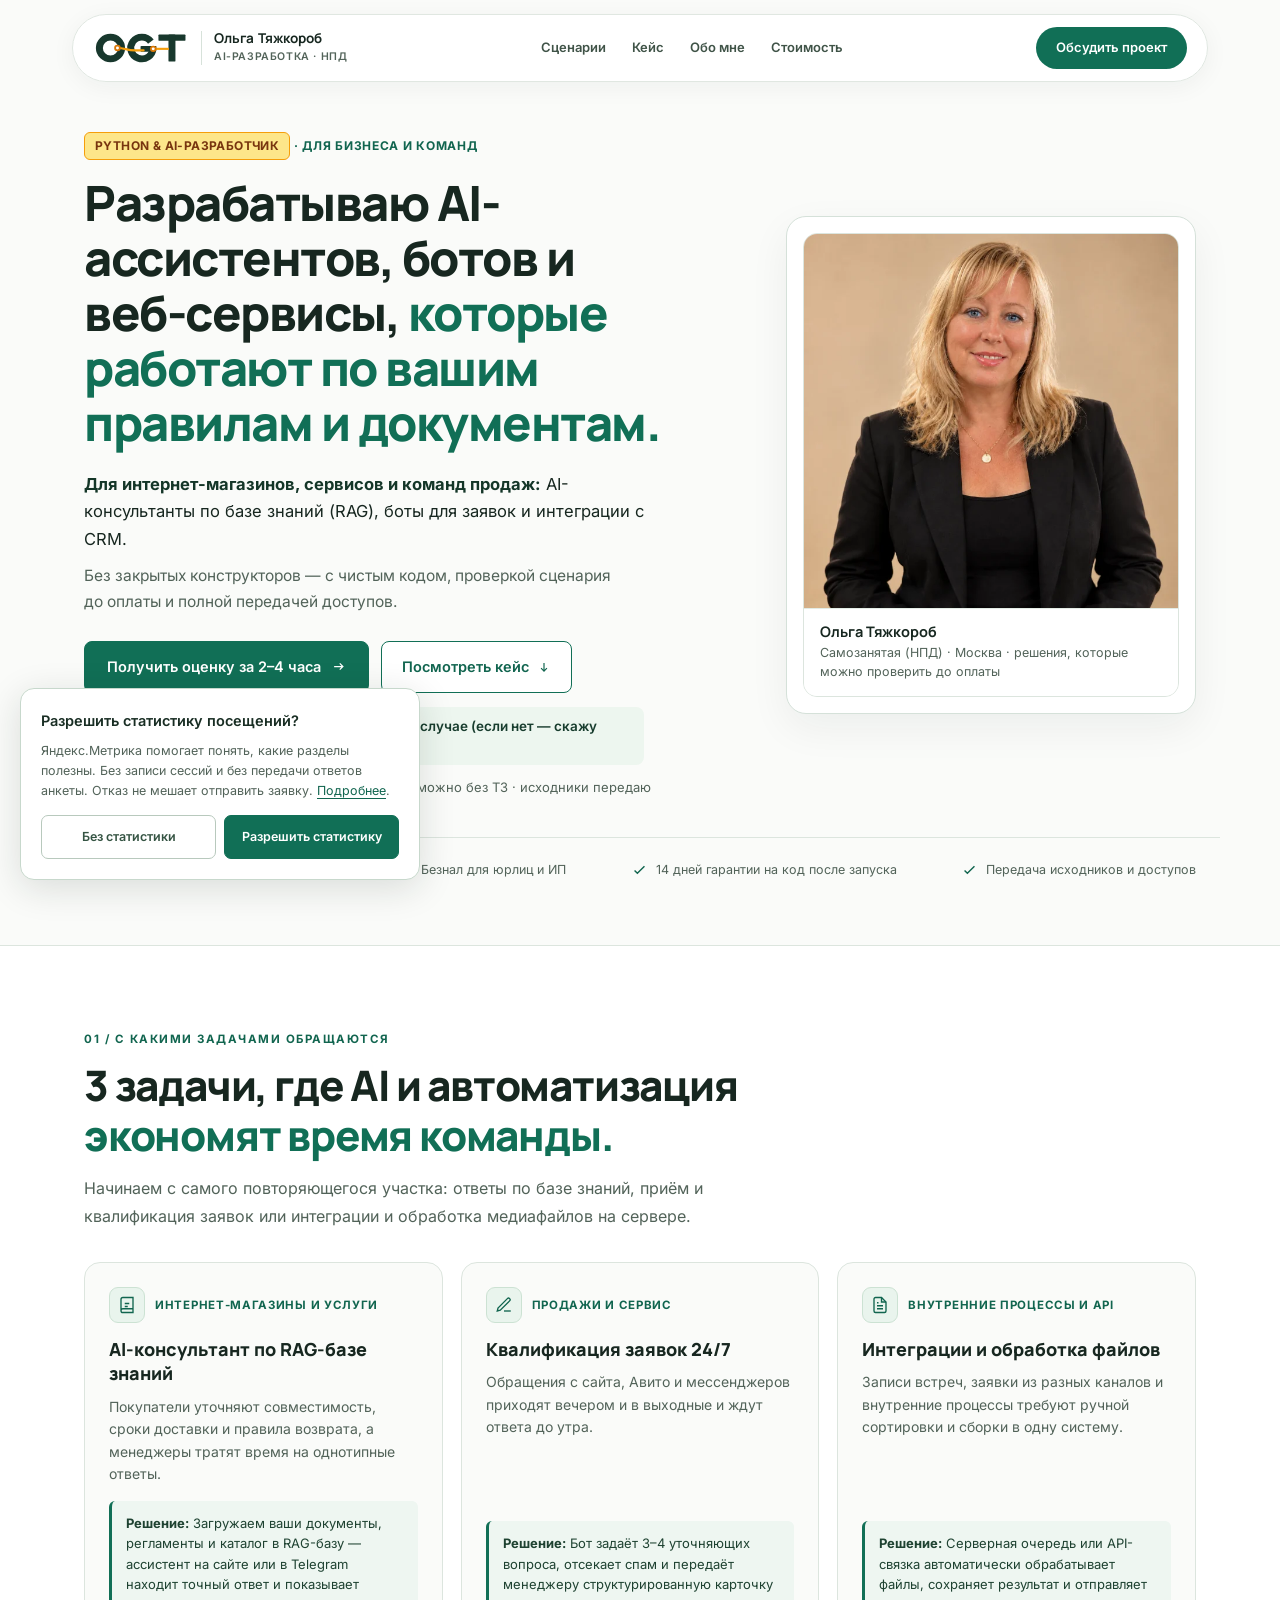
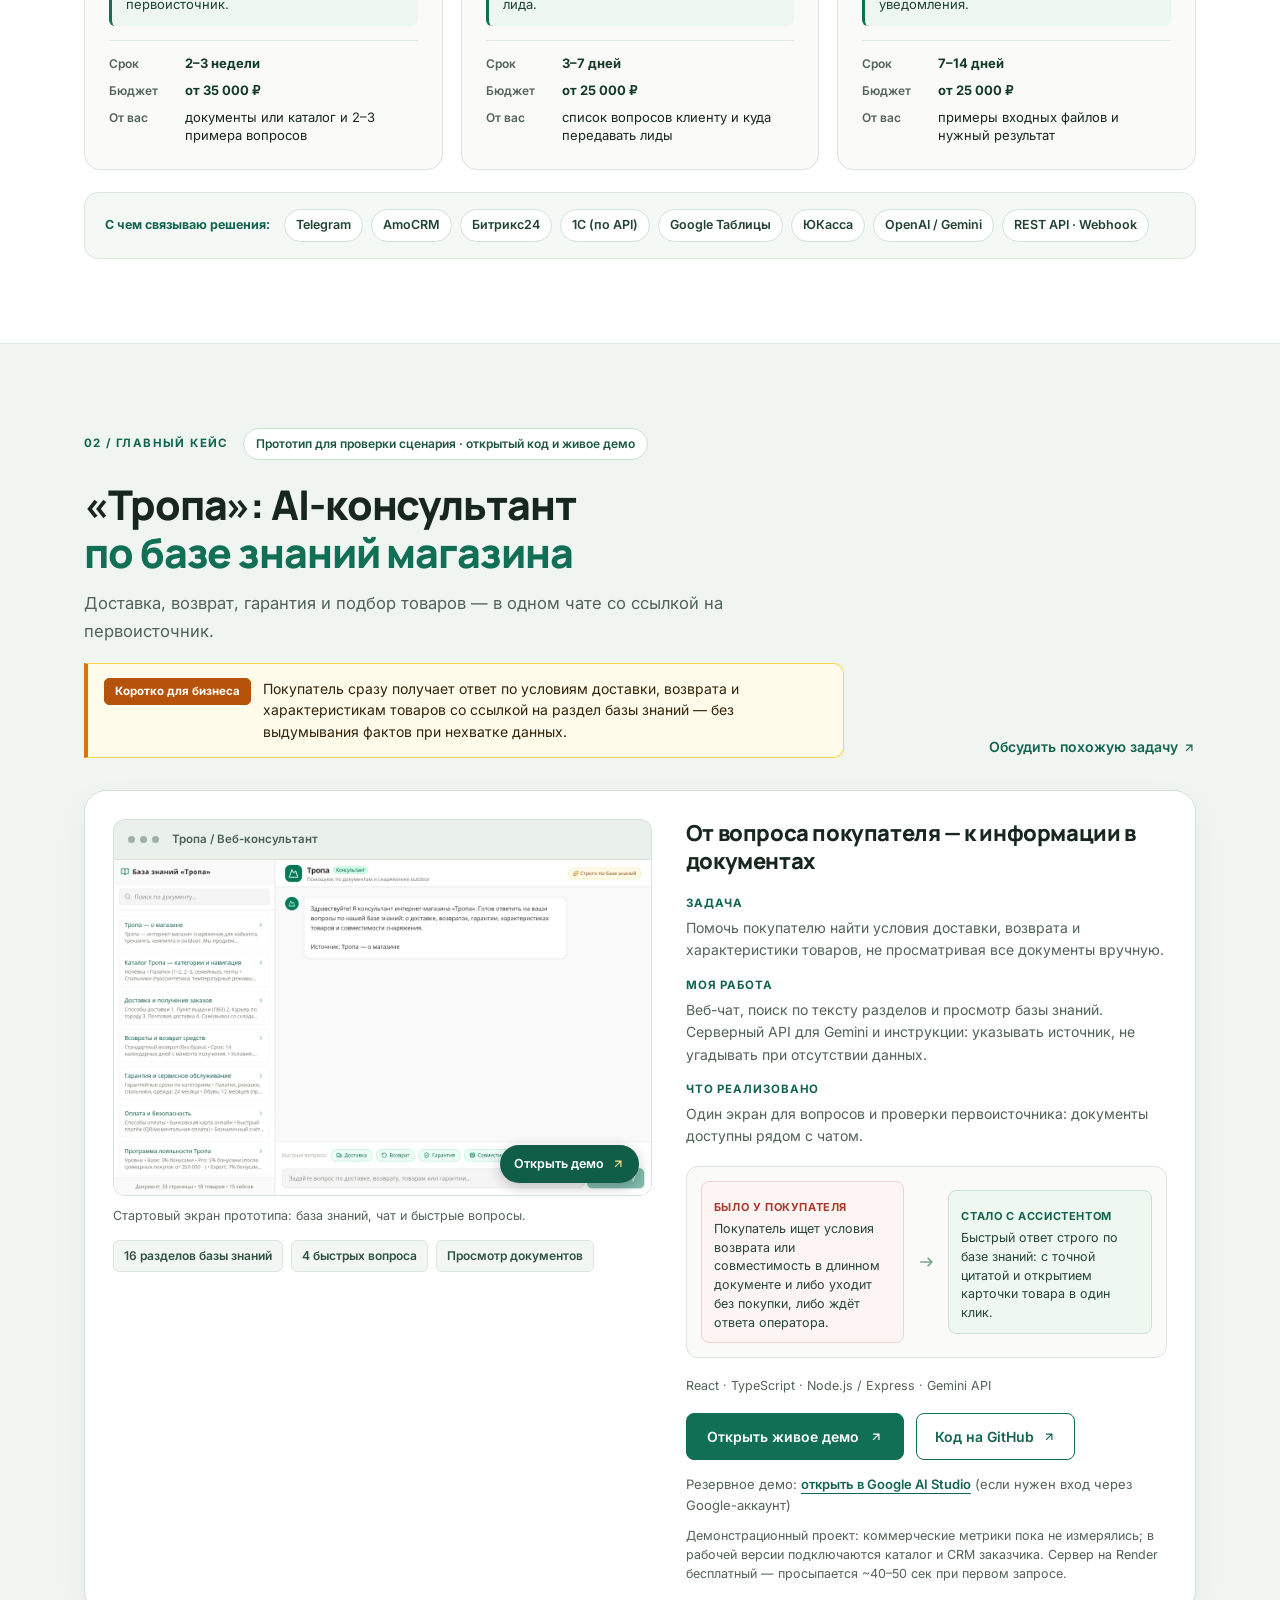
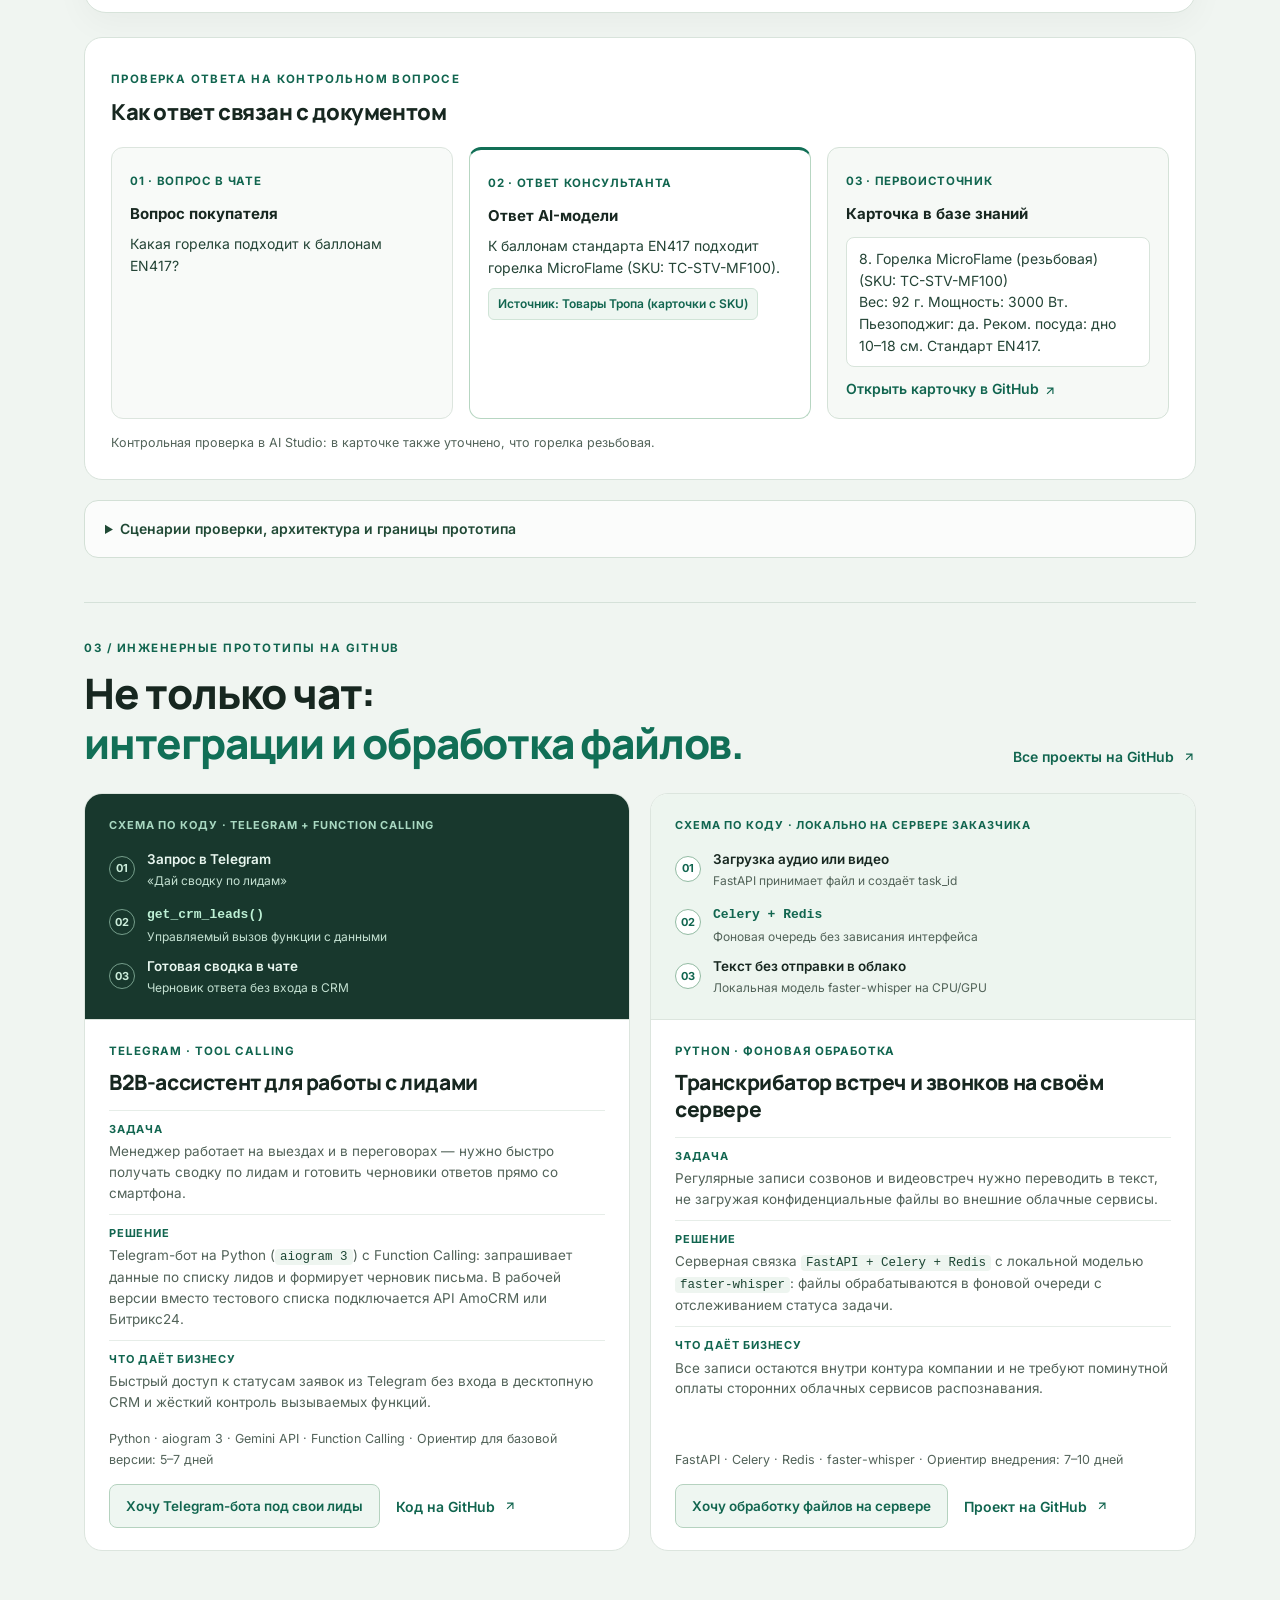
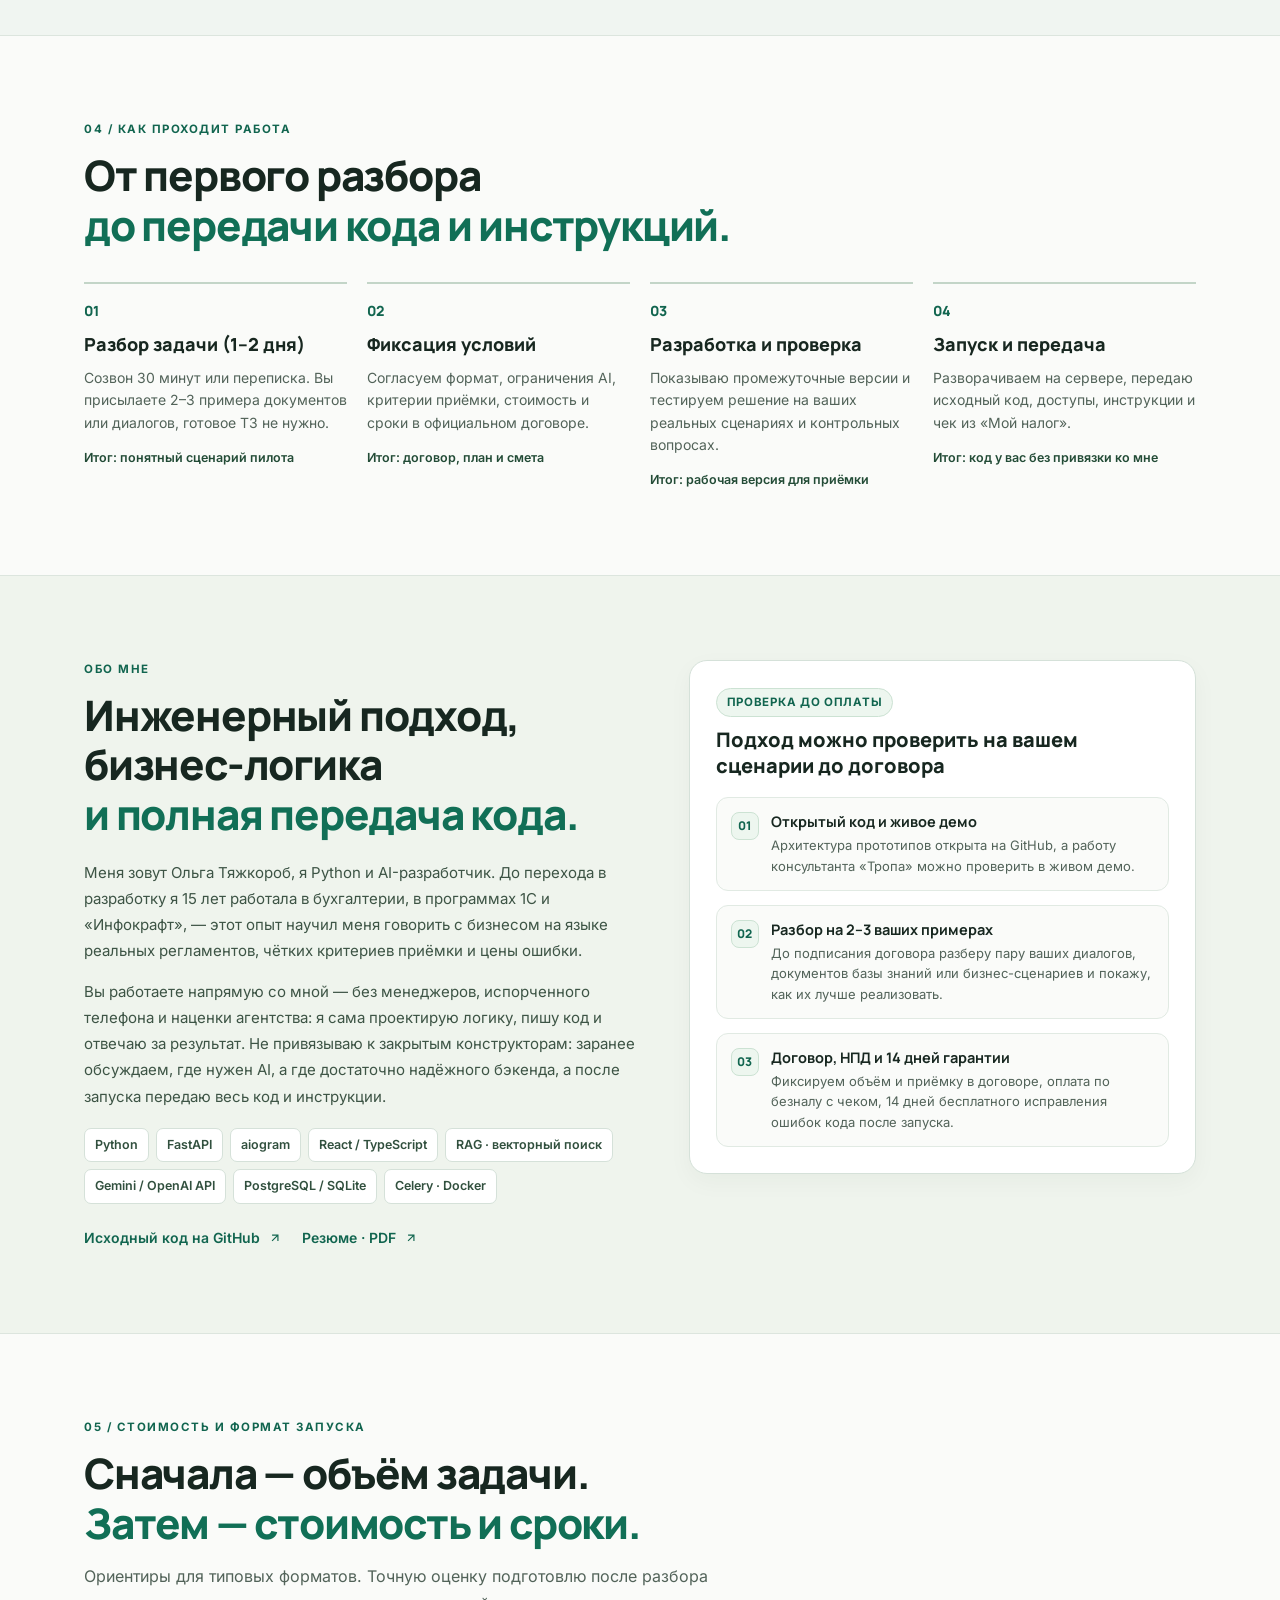
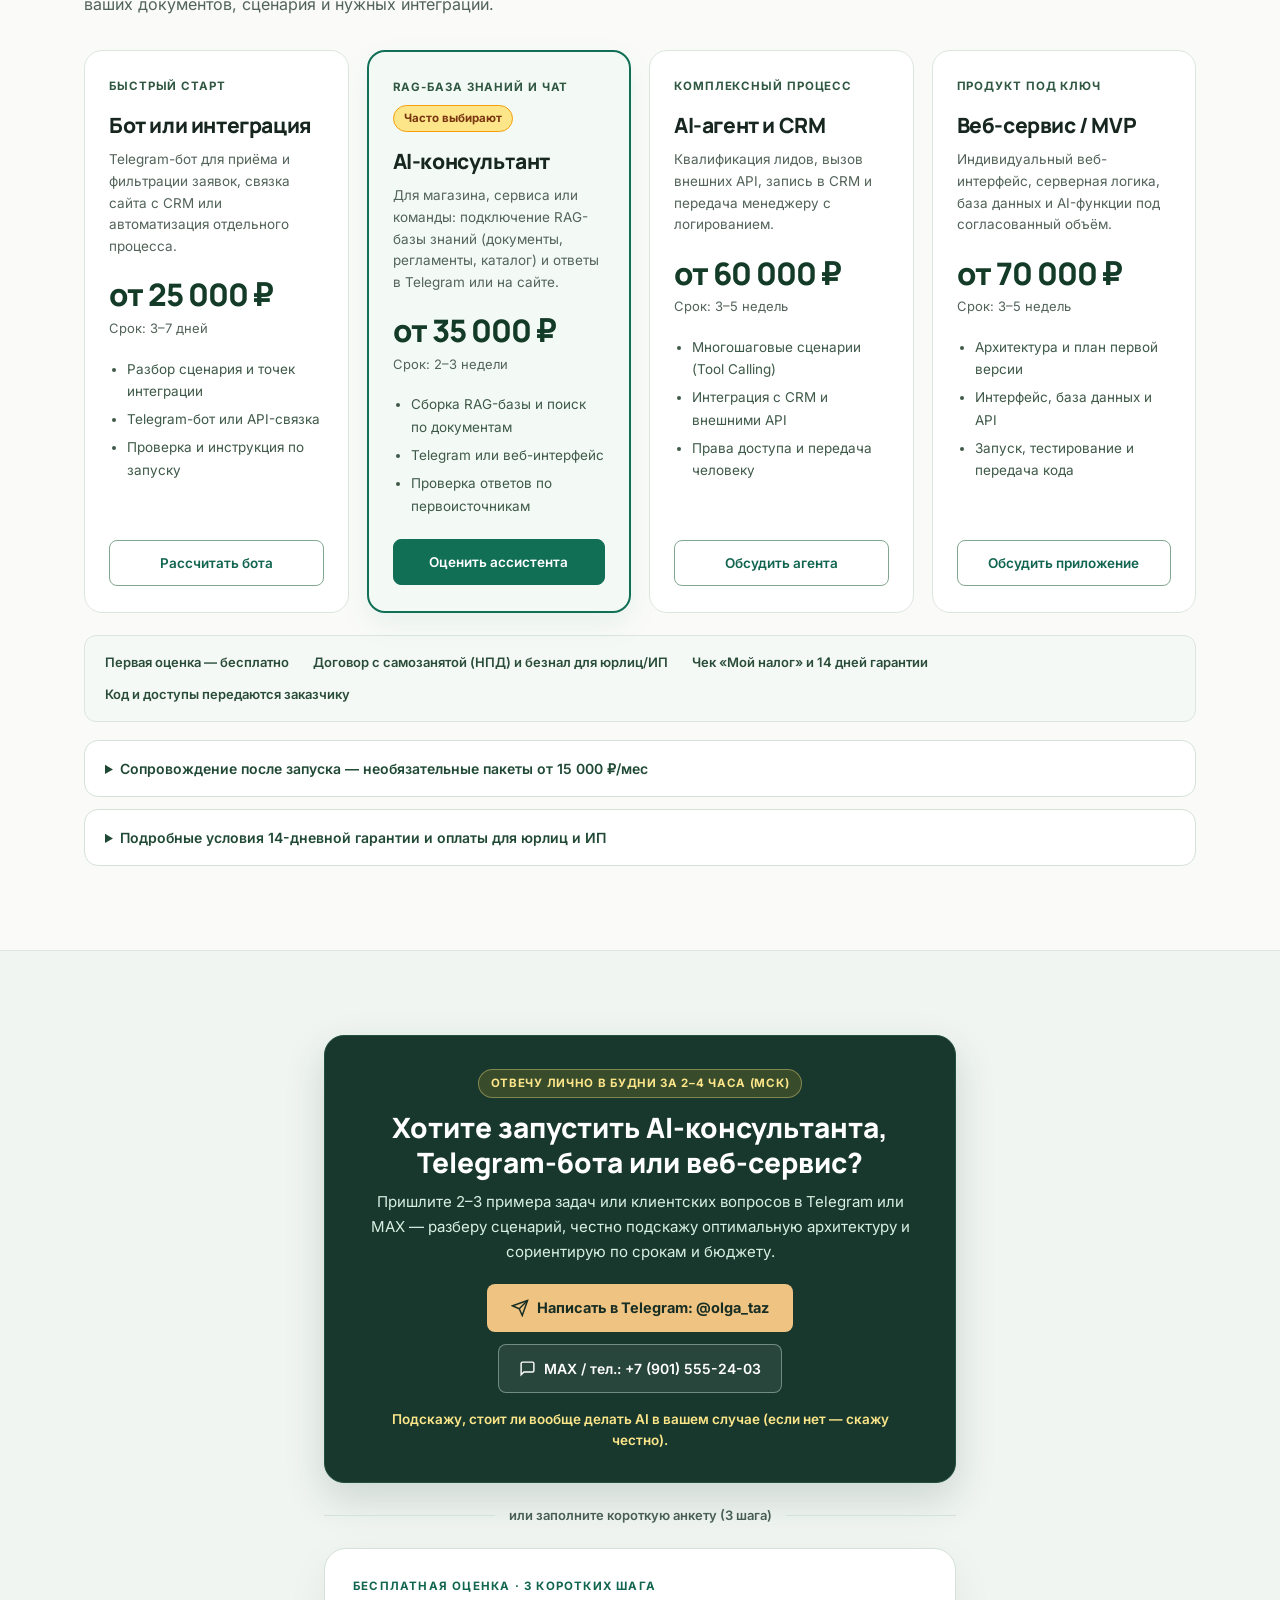
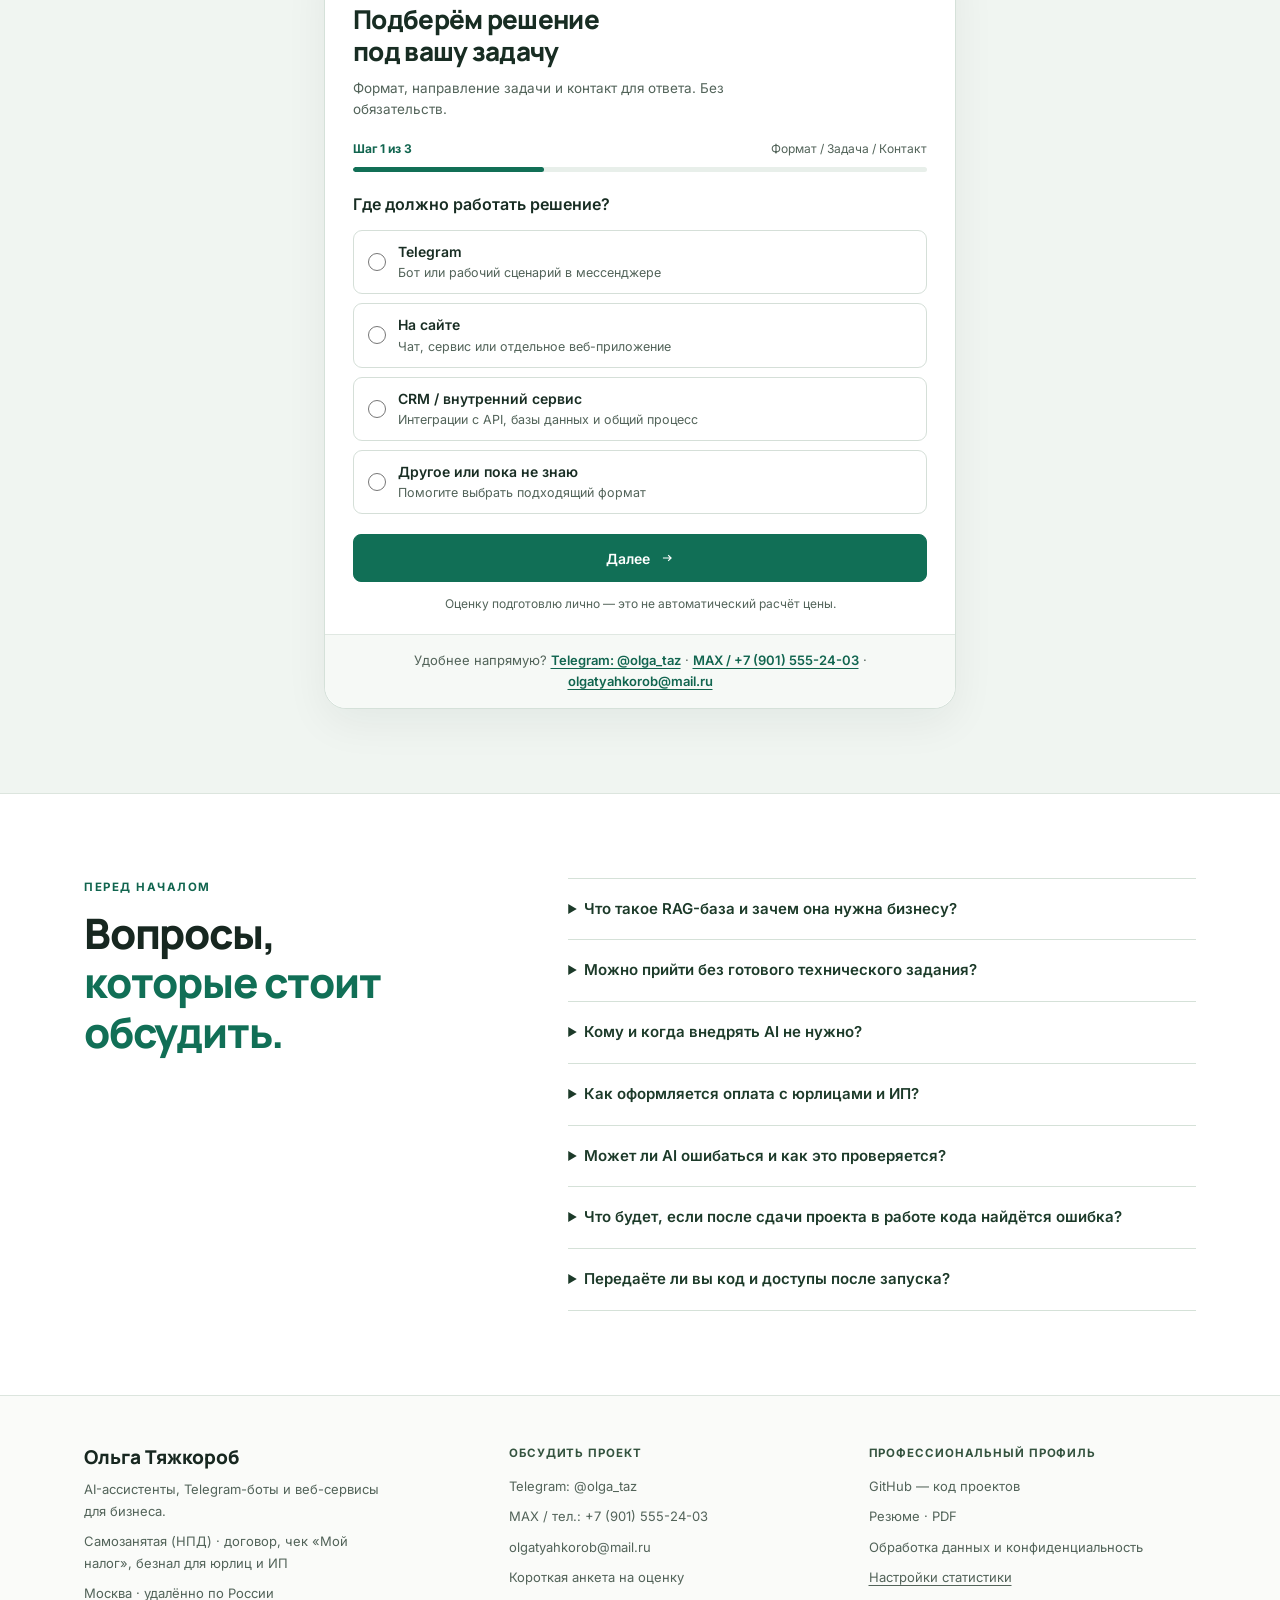
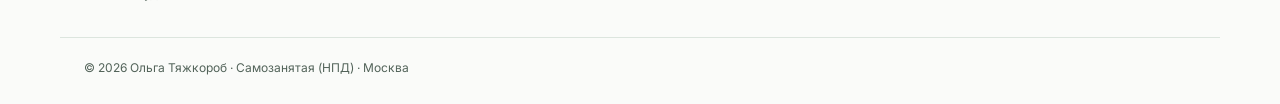
==== index.html @ f216c571 "Добавлен метатег подтверждения Яндекс Вебмастера Co-authored-by: arena-agent <297053741+arena-agent@" ====
<!DOCTYPE html>
<html lang="ru">
<head>
<meta charset="UTF-8">
<meta name="viewport" content="width=device-width, initial-scale=1.0">
<meta name="yandex-verification" content="5e984d88f49f2bde">
<title>AI-консультанты (RAG), Telegram-боты для бизнеса и веб-сервисы | Ольга Тяжкороб</title>
<meta name="description" content="Разработка AI-консультантов с RAG-базой знаний, Telegram-ботов для бизнеса, веб-приложений и интеграций под ключ. Самозанятая (НПД), договор, безналичный расчёт и передача кода.">
<link rel="canonical" href="https://ogtlab.com/">
<meta property="og:type" content="website">
<meta property="og:site_name" content="Ольга Тяжкороб · AI-разработка">
<meta property="og:locale" content="ru_RU">
<meta property="og:title" content="AI-консультанты (RAG), Telegram-боты для бизнеса и веб-сервисы | Ольга Тяжкороб">
<meta property="og:description" content="AI-консультанты с RAG-базой знаний, Telegram-боты для бизнеса и веб-сервисы под ключ. Самозанятая (НПД), официальный договор, безнал и передача исходников.">
<meta property="og:url" content="https://ogtlab.com/">
<meta property="og:image" content="https://ogtlab.com/assets/img/og-banner.jpg?v=20261126-14">
<meta property="og:image:secure_url" content="https://ogtlab.com/assets/img/og-banner.jpg?v=20261126-14">
<meta property="og:image:type" content="image/jpeg">
<meta property="og:image:width" content="1200">
<meta property="og:image:height" content="630">
<meta property="og:image:alt" content="Ольга Тяжкороб — AI-консультанты (RAG), Telegram-боты и веб-сервисы для бизнеса">
<meta name="twitter:card" content="summary_large_image">
<meta name="twitter:title" content="AI-консультанты (RAG), Telegram-боты для бизнеса и веб-сервисы | Ольга Тяжкороб">
<meta name="twitter:description" content="AI-консультанты с RAG-базой знаний, Telegram-боты для бизнеса и веб-сервисы под ключ. Самозанятая (НПД), официальный договор, безнал и передача исходников.">
<meta name="twitter:image" content="https://ogtlab.com/assets/img/og-banner.jpg?v=20261126-14">
<meta name="twitter:image:alt" content="Ольга Тяжкороб — AI-консультанты (RAG), Telegram-боты и веб-сервисы для бизнеса">
<link rel="icon" type="image/png" href="assets/img/favicon.png">
<link rel="preload" href="assets/fonts/inter-cyrillic-400-normal.woff2" as="font" type="font/woff2" crossorigin>
<link rel="preload" href="assets/fonts/manrope-cyrillic-800-normal.woff2" as="font" type="font/woff2" crossorigin>
<link rel="stylesheet" href="assets/css/fonts.css?v=20261126-14">
<link rel="stylesheet" href="assets/css/styles.css?v=20261126-14">
<script src="assets/js/site.js?v=20261126-14" defer></script>
<script type="module" src="assets/js/quiz.js?v=20261126-14"></script>
<script type="application/ld+json">
{
  "@context": "https://schema.org",
  "@graph": [
    {
      "@type": "Person",
      "@id": "https://ogtlab.com/#person",
      "name": "Ольга Тяжкороб",
      "jobTitle": "Python / AI Developer — AI-ассистенты, Telegram-боты и веб-сервисы",
      "description": "Самозанятая (НПД). Разработка AI-консультантов с RAG-базой знаний, Telegram-ботов, интеграций с CRM и веб-приложений для бизнеса.",
      "url": "https://ogtlab.com/",
      "image": "https://ogtlab.com/assets/img/about-avatar.webp",
      "homeLocation": {
        "@type": "Place",
        "name": "Москва, Россия"
      },
      "sameAs": [
        "https://github.com/olgatazkorob7-png",
        "https://t.me/olga_taz"
      ],
      "telephone": "+7-901-555-24-03",
      "email": "olgatyahkorob@mail.ru"
    },
    {
      "@type": "ProfessionalService",
      "@id": "https://ogtlab.com/#service",
      "name": "O.G.T. — AI-ассистенты, боты и веб-сервисы для бизнеса",
      "description": "Самозанятая (НПД). Работа с юрлицами и ИП по официальному договору и безналичному расчёту с закрывающим чеком из приложения «Мой налог».",
      "url": "https://ogtlab.com/",
      "image": "https://ogtlab.com/assets/img/og-banner.jpg?v=20261126-14",
      "provider": {
        "@id": "https://ogtlab.com/#person"
      },
      "address": {
        "@type": "PostalAddress",
        "addressLocality": "Москва",
        "addressCountry": "RU"
      },
      "areaServed": [
        {
          "@type": "City",
          "name": "Москва"
        },
        {
          "@type": "Country",
          "name": "Россия"
        }
      ],
      "priceRange": "от 25 000 ₽",
      "currenciesAccepted": "RUB",
      "paymentAccepted": "Безналичный расчёт для юрлиц и ИП, официальный договор, чек самозанятой (НПД)"
    }
  ]
}
</script>
</head>
<body>
<a class="skip-link" href="#main-content">Перейти к содержимому</a>

<header class="premium-header">
  <div class="header-container">
    <div class="logo-block">
      <a href="#top" class="brand-link" aria-label="O.G.T. — автоматизация и AI, в начало страницы">
        <img class="brand-logo" src="assets/img/ogt-logo.svg?v=20261125-5" alt="" width="96" height="35">
        <span class="brand-name">
          <span class="brand-title">Ольга Тяжкороб</span>
          <span class="logo-subtext">AI-разработка · НПД</span>
        </span>
      </a>
    </div>
    <nav class="nav-links" id="main-navigation" aria-label="Основная навигация">
      <a href="#services">Сценарии</a>
      <a href="#flagship">Кейс</a>
      <a href="#about">Обо мне</a>
      <a href="#pricing">Стоимость</a>
    </nav>
    <button type="button" class="mobile-menu-btn" aria-label="Открыть меню" aria-controls="main-navigation" aria-expanded="false">
      <svg viewBox="0 0 24 24" fill="none" stroke="currentColor" stroke-width="2" stroke-linecap="round" aria-hidden="true"><path d="M3 6h18M3 12h18M3 18h18"/></svg>
    </button>
    <a href="#contact" class="btn-header-cta">Обсудить проект</a>
  </div>
</header>

<main id="main-content" tabindex="-1">

  <section class="premium-hero" id="top" aria-labelledby="offer-title">
    <div class="hero-container">
      <div class="hero-left-premium">
        <p class="hero-eyebrow"><span class="hero-role-pill">Python &amp; AI-разработчик</span> · Для бизнеса и команд</p>
        <h1 class="hero-title-premium" id="offer-title">Разрабатываю AI-ассистентов, ботов и веб-сервисы, <span>которые работают по вашим правилам и документам.</span></h1>
        <p class="hero-audience"><strong>Для интернет-магазинов, сервисов и команд продаж:</strong> AI-консультанты по базе знаний (RAG), боты для заявок и интеграции с CRM.</p>
        <p class="hero-desc-premium">Без закрытых конструкторов — с чистым кодом, проверкой сценария до оплаты и полной передачей доступов.</p>
        <div class="hero-actions-premium">
          <a href="#contact" class="btn-primary-premium">Получить оценку за 2–4 часа <svg width="15" height="15" viewBox="0 0 24 24" fill="none" stroke="currentColor" stroke-width="2" aria-hidden="true"><path d="M5 12h14m-5-5 5 5-5 5"/></svg></a>
          <a href="#flagship" class="btn-secondary-hero">Посмотреть кейс <svg width="14" height="14" viewBox="0 0 24 24" fill="none" stroke="currentColor" stroke-width="2" aria-hidden="true"><path d="M12 5v14m-5-5 5 5 5-5"/></svg></a>
        </div>
        <p class="hero-reassurance">Подскажу, стоит ли вообще делать AI в вашем случае (если нет — скажу честно).</p>
        <p class="hero-microproof">Ответ в будни за 2–4 часа (МСК) · договор / НПД · можно без ТЗ · исходники передаю</p>
      </div>

      <aside class="hero-visual-panel" aria-label="Об авторе">
        <div class="hero-portrait-card">
          <img src="assets/img/about-avatar.webp" alt="Ольга Тяжкороб — Python и AI-разработчик" width="640" height="640" fetchpriority="high" decoding="async">
          <div class="hero-portrait-meta">
            <strong>Ольга Тяжкороб</strong>
            <span>Самозанятая (НПД) · Москва · решения, которые можно проверить до оплаты</span>
          </div>
        </div>
      </aside>
    </div>

    <ul class="container hero-trust-bar" aria-label="Условия сотрудничества">
      <li><svg viewBox="0 0 24 24" aria-hidden="true"><path d="m5 12 4 4L19 6"/></svg>Самозанятая (НПД) · договор и чек</li>
      <li><svg viewBox="0 0 24 24" aria-hidden="true"><path d="m5 12 4 4L19 6"/></svg>Безнал для юрлиц и ИП</li>
      <li><svg viewBox="0 0 24 24" aria-hidden="true"><path d="m5 12 4 4L19 6"/></svg>14 дней гарантии на код после запуска</li>
      <li><svg viewBox="0 0 24 24" aria-hidden="true"><path d="m5 12 4 4L19 6"/></svg>Передача исходников и доступов</li>
    </ul>
  </section>

  <section class="section directions-section" id="services" aria-labelledby="services-title">
    <div class="container">
      <div class="section-heading">
        <span class="section-kicker">01 / С какими задачами обращаются</span>
        <h2 class="section-title" id="services-title">3 задачи, где AI и автоматизация <br><span>экономят время команды.</span></h2>
        <p class="section-description">Начинаем с самого повторяющегося участка: ответы по базе знаний, приём и квалификация заявок или интеграции и обработка медиафайлов на сервере.</p>
      </div>
      <div class="business-scenarios-grid">
        <article class="business-scenario-card" data-reveal data-reveal-delay="0">
          <div class="business-scenario-head">
            <span class="business-scenario-icon" aria-hidden="true"><svg viewBox="0 0 24 24" fill="none" stroke="currentColor" stroke-width="1.8"><path d="M4 19.5v-15A2.5 2.5 0 0 1 6.5 2H20v20H6.5a2.5 2.5 0 0 1 0-5H20"/><path d="M9 10h6M9 14h4"/></svg></span>
            <span class="business-scenario-tag">Интернет-магазины и услуги</span>
          </div>
          <h3>AI-консультант по RAG-базе знаний</h3>
          <p class="business-scenario-problem">Покупатели уточняют совместимость, сроки доставки и правила возврата, а менеджеры тратят время на однотипные ответы.</p>
          <div class="business-scenario-solution"><strong>Решение:</strong> Загружаем ваши документы, регламенты и каталог в RAG-базу — ассистент на сайте или в Telegram находит точный ответ и показывает первоисточник.</div>
          <dl class="business-scenario-meta">
            <div><dt>Срок</dt><dd>2–3 недели</dd></div>
            <div><dt>Бюджет</dt><dd>от 35 000 <span class="ruble">₽</span></dd></div>
            <div><dt>От вас</dt><dd>документы или каталог и 2–3 примера вопросов</dd></div>
          </dl>
        </article>
        <article class="business-scenario-card" data-reveal data-reveal-delay="80">
          <div class="business-scenario-head">
            <span class="business-scenario-icon" aria-hidden="true"><svg viewBox="0 0 24 24" fill="none" stroke="currentColor" stroke-width="1.8"><path d="M12 20h9"/><path d="M16.5 3.5a2.12 2.12 0 0 1 3 3L7 19l-4 1 1-4Z"/></svg></span>
            <span class="business-scenario-tag">Продажи и сервис</span>
          </div>
          <h3>Квалификация заявок 24/7</h3>
          <p class="business-scenario-problem">Обращения с сайта, Авито и мессенджеров приходят вечером и в выходные и ждут ответа до утра.</p>
          <div class="business-scenario-solution"><strong>Решение:</strong> Бот задаёт 3–4 уточняющих вопроса, отсекает спам и передаёт менеджеру структурированную карточку лида.</div>
          <dl class="business-scenario-meta">
            <div><dt>Срок</dt><dd>3–7 дней</dd></div>
            <div><dt>Бюджет</dt><dd>от 25 000 <span class="ruble">₽</span></dd></div>
            <div><dt>От вас</dt><dd>список вопросов клиенту и куда передавать лиды</dd></div>
          </dl>
        </article>
        <article class="business-scenario-card" data-reveal data-reveal-delay="160">
          <div class="business-scenario-head">
            <span class="business-scenario-icon" aria-hidden="true"><svg viewBox="0 0 24 24" fill="none" stroke="currentColor" stroke-width="1.8"><path d="M14 2H6a2 2 0 0 0-2 2v16a2 2 0 0 0 2 2h12a2 2 0 0 0 2-2V8Z"/><path d="M14 2v6h6"/><path d="M8 13h8M8 17h8M10 9H8"/></svg></span>
            <span class="business-scenario-tag">Внутренние процессы и API</span>
          </div>
          <h3>Интеграции и обработка файлов</h3>
          <p class="business-scenario-problem">Записи встреч, заявки из разных каналов и внутренние процессы требуют ручной сортировки и сборки в одну систему.</p>
          <div class="business-scenario-solution"><strong>Решение:</strong> Серверная очередь или API-связка автоматически обрабатывает файлы, сохраняет результат и отправляет уведомления.</div>
          <dl class="business-scenario-meta">
            <div><dt>Срок</dt><dd>7–14 дней</dd></div>
            <div><dt>Бюджет</dt><dd>от 25 000 <span class="ruble">₽</span></dd></div>
            <div><dt>От вас</dt><dd>примеры входных файлов и нужный результат</dd></div>
          </dl>
        </article>
      </div>

      <div class="integrations-strip" data-reveal data-reveal-delay="80">
        <span class="integrations-strip-label">С чем связываю решения:</span>
        <ul class="integrations-strip-list" aria-label="Поддерживаемые сервисы и интеграции">
          <li>Telegram</li>
          <li>AmoCRM</li>
          <li>Битрикс24</li>
          <li>1С (по API)</li>
          <li>Google Таблицы</li>
          <li>ЮКасса</li>
          <li>OpenAI / Gemini</li>
          <li>REST API · Webhook</li>
        </ul>
      </div>
    </div>
  </section>

  <section class="case-section" id="flagship" aria-labelledby="tropa-title" data-featured-case>
    <div class="container">
      <div class="case-eyebrow">
        <span class="case-label">02 / Главный кейс</span>
        <span class="case-badge">Прототип для проверки сценария · открытый код и живое демо</span>
      </div>
      <div class="case-heading">
        <div>
          <h2 id="tropa-title">«Тропа»: AI-консультант <span>по базе знаний магазина</span></h2>
          <p class="case-lead">Доставка, возврат, гарантия и подбор товаров — в одном чате со ссылкой на первоисточник.</p>
          <div class="case-tldr">
            <span class="case-tldr-badge">Коротко для бизнеса</span>
            <p>Покупатель сразу получает ответ по условиям доставки, возврата и характеристикам товаров со ссылкой на раздел базы знаний — без выдумывания фактов при нехватке данных.</p>
          </div>
        </div>
        <a href="#project-quiz" class="case-text-link" data-quiz-task="AI-ассистент">Обсудить похожую задачу <svg width="14" height="14" viewBox="0 0 24 24" fill="none" stroke="currentColor" stroke-width="2" aria-hidden="true"><path d="M7 17 17 7M7 7h10v10"/></svg></a>
      </div>

      <div class="case-showcase" data-reveal data-reveal-delay="0">
        <div class="case-visual">
          <figure class="case-figure">
            <div class="case-window-bar" aria-hidden="true"><span></span><span></span><span></span><p>Тропа / Веб-консультант</p></div>
            <a class="case-screen-link" href="https://tropa-consultant.onrender.com" target="_blank" rel="noopener noreferrer" aria-label="Открыть живое демо AI-консультанта «Тропа» на Render, откроется в новой вкладке">
              <img src="assets/img/tropa-screen.webp" width="1280" height="800" loading="lazy" decoding="async" alt="Стартовый экран прототипа «Тропа»: слева разделы базы знаний, справа чат и кнопки быстрых вопросов">
              <span class="case-play">Открыть демо <svg width="14" height="14" viewBox="0 0 24 24" fill="none" stroke="currentColor" stroke-width="2" aria-hidden="true"><path d="M7 17 17 7M7 7h10v10"/></svg></span>
            </a>
            <figcaption>Стартовый экран прототипа: база знаний, чат и быстрые вопросы.</figcaption>
          </figure>
          <ul class="case-facts" aria-label="Возможности прототипа">
            <li>16 разделов базы знаний</li>
            <li>4 быстрых вопроса</li>
            <li>Просмотр документов</li>
          </ul>
        </div>

        <div class="case-story">
          <h3>От вопроса покупателя — к информации в документах</h3>
          <dl class="case-story-list">
            <div>
              <dt>Задача</dt>
              <dd>Помочь покупателю найти условия доставки, возврата и характеристики товаров, не просматривая все документы вручную.</dd>
            </div>
            <div>
              <dt>Моя работа</dt>
              <dd>Веб-чат, поиск по тексту разделов и просмотр базы знаний. Серверный API для Gemini и инструкции: указывать источник, не угадывать при отсутствии данных.</dd>
            </div>
            <div>
              <dt>Что реализовано</dt>
              <dd>Один экран для вопросов и проверки первоисточника: документы доступны рядом с чатом.</dd>
            </div>
          </dl>
          <div class="case-impact-comparison">
            <div class="case-impact-item case-impact-item--before">
              <span class="case-impact-badge">Было у покупателя</span>
              <p>Покупатель ищет условия возврата или совместимость в длинном документе и либо уходит без покупки, либо ждёт ответа оператора.</p>
            </div>
            <div class="case-impact-arrow" aria-hidden="true"><svg width="20" height="20" viewBox="0 0 24 24" fill="none" stroke="currentColor" stroke-width="2"><path d="M5 12h14m-5-5 5 5-5 5"/></svg></div>
            <div class="case-impact-item case-impact-item--after">
              <span class="case-impact-badge">Стало с ассистентом</span>
              <p>Быстрый ответ строго по базе знаний: с точной цитатой и открытием карточки товара в один клик.</p>
            </div>
          </div>
          <p class="case-stack">React · TypeScript · Node.js / Express · Gemini API</p>
          <div class="case-actions">
            <a class="case-button" href="https://tropa-consultant.onrender.com" target="_blank" rel="noopener noreferrer">Открыть живое демо <svg width="14" height="14" viewBox="0 0 24 24" fill="none" stroke="currentColor" stroke-width="2" aria-hidden="true"><path d="M7 17 17 7M7 7h10v10"/></svg></a>
            <a class="case-button--secondary" href="https://github.com/olgatazkorob7-png/tropa-document-consultant" target="_blank" rel="noopener noreferrer">Код на GitHub <svg width="14" height="14" viewBox="0 0 24 24" fill="none" stroke="currentColor" stroke-width="2" aria-hidden="true"><path d="M7 17 17 7M7 7h10v10"/></svg></a>
          </div>
          <p class="case-tech-links">Резервное демо: <a href="https://ai.studio/apps/44ad70b3-39d6-491b-8838-77b6cf7378a2" target="_blank" rel="noopener noreferrer">открыть в Google AI Studio</a> (если нужен вход через Google-аккаунт)</p>
          <p class="case-host-note">Демонстрационный проект: коммерческие метрики пока не измерялись; в рабочей версии подключаются каталог и CRM заказчика. Сервер на Render бесплатный — просыпается ~40–50 сек при первом запросе.</p>
        </div>
      </div>

      <section class="case-story case-evidence" id="tropa-evidence" aria-labelledby="tropa-evidence-title" data-reveal data-reveal-delay="0">
        <span class="case-label">Проверка ответа на контрольном вопросе</span>
        <h3 id="tropa-evidence-title">Как ответ связан с документом</h3>
        <ol class="case-evidence-pipeline">
          <li class="case-evidence-card case-evidence-card--question" data-reveal data-reveal-delay="0">
            <div class="case-evidence-header"><span class="case-evidence-badge">01 · Вопрос в чате</span></div>
            <div class="case-evidence-body">
              <h4>Вопрос покупателя</h4>
              <p data-evidence-question>Какая горелка подходит к баллонам EN417?</p>
            </div>
          </li>
          <li class="case-evidence-card case-evidence-card--answer" data-reveal data-reveal-delay="140">
            <div class="case-evidence-header"><span class="case-evidence-badge">02 · Ответ консультанта</span></div>
            <div class="case-evidence-body">
              <h4>Ответ AI-модели</h4>
              <blockquote data-evidence-answer class="case-evidence-quote">
                <p>К баллонам стандарта EN417 подходит горелка MicroFlame (SKU: TC-STV-MF100).</p>
                <span class="case-evidence-tag">Источник: Товары Тропа (карточки с SKU)</span>
              </blockquote>
            </div>
          </li>
          <li class="case-evidence-card case-evidence-card--source" data-reveal data-reveal-delay="280">
            <div class="case-evidence-header"><span class="case-evidence-badge">03 · Первоисточник</span></div>
            <div class="case-evidence-body">
              <h4>Карточка в базе знаний</h4>
              <blockquote data-evidence-source class="case-evidence-quote">
                <p class="case-evidence-code">8. Горелка MicroFlame (резьбовая) (SKU: TC-STV-MF100)<br>Вес: 92 г. Мощность: 3000 Вт. Пьезоподжиг: да. Реком. посуда: дно 10–18 см. Стандарт EN417.</p>
              </blockquote>
              <a class="case-code-link" href="https://github.com/olgatazkorob7-png/tropa-document-consultant/blob/e2db67825b19c67a42b262beda60b49f06a45a4a/src/data/knowledgeBase.ts#L301-L302" target="_blank" rel="noopener noreferrer">Открыть карточку в GitHub <svg width="14" height="14" viewBox="0 0 24 24" fill="none" stroke="currentColor" stroke-width="2" aria-hidden="true"><path d="M7 17 17 7M7 7h10v10"/></svg></a>
            </div>
          </li>
        </ol>
        <p class="case-measurement-note">Контрольная проверка в AI Studio: в карточке также уточнено, что горелка резьбовая.</p>
      </section>

      <details class="case-deep-dive">
        <summary>Сценарии проверки, архитектура и границы прототипа</summary>
        <div class="case-details">
          <section class="case-checks" aria-labelledby="tropa-checks-title">
            <span class="case-label">Проверьте сами</span>
            <h3 id="tropa-checks-title">Три сценария для знакомства с демо</h3>
            <p class="case-description">Задайте вопросы в демо и сверьте ответы с исходными разделами в левой панели.</p>
            <ol class="case-check-list">
              <li>
                <span class="case-check-number" aria-hidden="true">01</span>
                <div><h4>Условия доставки</h4><p>«При какой сумме заказа доставка в ПВЗ бесплатная?»</p><small>Сверьте сумму и исключение для крупногабарита с разделом «Доставка и получение заказов».</small></div>
              </li>
              <li>
                <span class="case-check-number" aria-hidden="true">02</span>
                <div><h4>Правила возврата</h4><p>«Можно ли вернуть газовый баллон без брака?»</p><small>Проверьте, учитывает ли ответ исключения из раздела «Возвраты и возврат средств».</small></div>
              </li>
              <li>
                <span class="case-check-number" aria-hidden="true">03</span>
                <div><h4>Вопрос без данных</h4><p>«Какой статус у моего заказа №1234?»</p><small>В демо нет доступа к заказам. Ожидаемое поведение — сообщить, что в документе нет ответа, а не придумывать статус.</small></div>
              </li>
            </ol>
          </section>
          <aside class="case-boundaries" aria-labelledby="tropa-boundaries-title">
            <span class="case-label">Технические границы</span>
            <h3 id="tropa-boundaries-title">Архитектура и ограничения демо</h3>
            <ul>
              <li>Веб-интерфейс (React / TypeScript) + серверный API на Express (ключ хранится на сервере).</li>
              <li>База знаний передаётся в контекст модели целиком; векторный поиск (RAG-база) и интеграция с CRM подключаются в рабочей версии.</li>
              <li>Инструкции ограничивают ответы, но качество контролируется на наборе проверочных вопросов до запуска.</li>
            </ul>
            <div class="case-next-step">
              <h4>Для вашего магазина</h4>
              <p>Обсудим базу знаний, канал общения, передачу сложных вопросов человеку и критерии приёмки перед запуском.</p>
              <a href="#project-quiz" class="case-text-link" data-quiz-task="AI-ассистент">Получить оценку задачи <svg width="14" height="14" viewBox="0 0 24 24" fill="none" stroke="currentColor" stroke-width="2" aria-hidden="true"><path d="M5 12h14m-5-5 5 5-5 5"/></svg></a>
            </div>
          </aside>
        </div>
      </details>

      <div class="projects-subblock" id="projects" aria-labelledby="projects-title">
        <div class="projects-subhead">
          <div>
            <span class="section-kicker">03 / Инженерные прототипы на GitHub</span>
            <h2 class="section-title" id="projects-title">Не только чат: <br><span>интеграции и обработка файлов.</span></h2>
          </div>
          <a class="text-link" href="https://github.com/olgatazkorob7-png" target="_blank" rel="noopener noreferrer">Все проекты на GitHub <svg width="14" height="14" viewBox="0 0 24 24" fill="none" stroke="currentColor" stroke-width="2" aria-hidden="true"><path d="M7 17 17 7M7 7h10v10"/></svg></a>
        </div>
        <div class="featured-grid">
          <article class="featured-case" id="b2b-case" aria-labelledby="b2b-title" data-featured-case data-reveal data-reveal-delay="0">
            <div class="project-visual project-visual--code" role="img" aria-label="Схема B2B-прототипа по коду: запрос в Telegram, вызов get_crm_leads, ответ Gemini">
              <p class="visual-label">Схема по коду · Telegram + Function Calling</p>
              <ol class="tool-flow" aria-hidden="true">
                <li><span>01</span><div><strong>Запрос в Telegram</strong><small>«Дай сводку по лидам»</small></div></li>
                <li><span>02</span><div><code>get_crm_leads()</code><small>Управляемый вызов функции с данными</small></div></li>
                <li><span>03</span><div><strong>Готовая сводка в чате</strong><small>Черновик ответа без входа в CRM</small></div></li>
              </ol>
            </div>
            <div class="project-body">
              <span class="project-kicker">Telegram · Tool Calling</span>
              <h3 id="b2b-title">B2B-ассистент для работы с лидами</h3>
              <dl class="project-story">
                <div>
                  <dt>Задача</dt>
                  <dd>Менеджер работает на выездах и в переговорах — нужно быстро получать сводку по лидам и готовить черновики ответов прямо со смартфона.</dd>
                </div>
                <div>
                  <dt>Решение</dt>
                  <dd>Telegram-бот на Python (<code>aiogram 3</code>) с Function Calling: запрашивает данные по списку лидов и формирует черновик письма. В рабочей версии вместо тестового списка подключается API AmoCRM или Битрикс24.</dd>
                </div>
                <div>
                  <dt>Что даёт бизнесу</dt>
                  <dd>Быстрый доступ к статусам заявок из Telegram без входа в десктопную CRM и жёсткий контроль вызываемых функций.</dd>
                </div>
              </dl>
              <p class="project-stack">Python · aiogram 3 · Gemini API · Function Calling · Ориентир для базовой версии: 5–7 дней</p>
              <div class="project-actions">
                <a class="project-cta" href="#project-quiz" data-quiz-channel="Telegram" data-quiz-task="Автоматизация процесса">Хочу Telegram-бота под свои лиды</a>
                <a class="text-link" href="https://github.com/olgatazkorob7-png/b2b-sales-ai-bot/blob/4846e178e03cc6c2d67aab568f7c80850cf6a3e1/bot.py" target="_blank" rel="noopener noreferrer">Код на GitHub <svg width="14" height="14" viewBox="0 0 24 24" fill="none" stroke="currentColor" stroke-width="2" aria-hidden="true"><path d="M7 17 17 7M7 7h10v10"/></svg></a>
              </div>
            </div>
          </article>

          <article class="featured-case" id="transcriber-case" aria-labelledby="transcriber-title" data-featured-case data-reveal data-reveal-delay="100">
            <div class="project-visual project-visual--pipeline" role="img" aria-label="Схема транскрибатора по коду: загрузка медиафайла на сервер, очередь Celery и Redis, локальное распознавание faster-whisper">
              <p class="visual-label">Схема по коду · Локально на сервере заказчика</p>
              <ol class="tool-flow tool-flow--light" aria-hidden="true">
                <li><span>01</span><div><strong>Загрузка аудио или видео</strong><small>FastAPI принимает файл и создаёт task_id</small></div></li>
                <li><span>02</span><div><code>Celery + Redis</code><small>Фоновая очередь без зависания интерфейса</small></div></li>
                <li><span>03</span><div><strong>Текст без отправки в облако</strong><small>Локальная модель faster-whisper на CPU/GPU</small></div></li>
              </ol>
            </div>
            <div class="project-body">
              <span class="project-kicker">Python · Фоновая обработка</span>
              <h3 id="transcriber-title">Транскрибатор встреч и звонков на своём сервере</h3>
              <dl class="project-story">
                <div>
                  <dt>Задача</dt>
                  <dd>Регулярные записи созвонов и видеовстреч нужно переводить в текст, не загружая конфиденциальные файлы во внешние облачные сервисы.</dd>
                </div>
                <div>
                  <dt>Решение</dt>
                  <dd>Серверная связка <code>FastAPI + Celery + Redis</code> с локальной моделью <code>faster-whisper</code>: файлы обрабатываются в фоновой очереди с отслеживанием статуса задачи.</dd>
                </div>
                <div>
                  <dt>Что даёт бизнесу</dt>
                  <dd>Все записи остаются внутри контура компании и не требуют поминутной оплаты сторонних облачных сервисов распознавания.</dd>
                </div>
              </dl>
              <p class="project-stack">FastAPI · Celery · Redis · faster-whisper · Ориентир внедрения: 7–10 дней</p>
              <div class="project-actions">
                <a class="project-cta" href="#project-quiz" data-quiz-channel="Несколько систем" data-quiz-task="Автоматизация процесса" data-quiz-note="Интересует автоматическая обработка аудио/видео или файлов на своём сервере.">Хочу обработку файлов на сервере</a>
                <a class="text-link" href="https://github.com/olgatazkorob7-png/video-transcriber/tree/7a64896a59141dccf9203a51bd8a3d124056e95a" target="_blank" rel="noopener noreferrer">Проект на GitHub <svg width="14" height="14" viewBox="0 0 24 24" fill="none" stroke="currentColor" stroke-width="2" aria-hidden="true"><path d="M7 17 17 7M7 7h10v10"/></svg></a>
              </div>
            </div>
          </article>
        </div>
      </div>
    </div>
  </section>

  <section class="section" id="process" aria-labelledby="process-title">
    <div class="container">
      <div class="section-heading">
        <span class="section-kicker">04 / Как проходит работа</span>
        <h2 class="section-title" id="process-title">От первого разбора <br><span>до передачи кода и инструкций.</span></h2>
      </div>
      <ol class="process-grid">
        <li class="process-step" data-reveal data-reveal-delay="0"><span class="step-number" aria-hidden="true">01</span><h3>Разбор задачи (1–2 дня)</h3><p>Созвон 30 минут или переписка. Вы присылаете 2–3 примера документов или диалогов, готовое ТЗ не нужно.</p><span class="process-output">Итог: понятный сценарий пилота</span></li>
        <li class="process-step" data-reveal data-reveal-delay="70"><span class="step-number" aria-hidden="true">02</span><h3>Фиксация условий</h3><p>Согласуем формат, ограничения AI, критерии приёмки, стоимость и сроки в официальном договоре.</p><span class="process-output">Итог: договор, план и смета</span></li>
        <li class="process-step" data-reveal data-reveal-delay="140"><span class="step-number" aria-hidden="true">03</span><h3>Разработка и проверка</h3><p>Показываю промежуточные версии и тестируем решение на ваших реальных сценариях и контрольных вопросах.</p><span class="process-output">Итог: рабочая версия для приёмки</span></li>
        <li class="process-step" data-reveal data-reveal-delay="210"><span class="step-number" aria-hidden="true">04</span><h3>Запуск и передача</h3><p>Разворачиваем на сервере, передаю исходный код, доступы, инструкции и чек из «Мой налог».</p><span class="process-output">Итог: код у вас без привязки ко мне</span></li>
      </ol>
    </div>
  </section>

  <section class="section about-section" id="about" aria-labelledby="about-title">
    <div class="container about-grid about-grid--balanced">
      <div class="about-text">
        <span class="section-kicker">Обо мне</span>
        <h2 class="section-title" id="about-title">Инженерный подход, бизнес-логика <br><span>и полная передача кода.</span></h2>
        <p>Меня зовут Ольга Тяжкороб, я Python и AI-разработчик. До перехода в разработку я 15 лет работала в бухгалтерии, в программах 1С и «Инфокрафт», — этот опыт научил меня говорить с бизнесом на языке реальных регламентов, чётких критериев приёмки и цены ошибки.</p>
        <p>Вы работаете напрямую со мной — без менеджеров, испорченного телефона и наценки агентства: я сама проектирую логику, пишу код и отвечаю за результат. Не привязываю к закрытым конструкторам: заранее обсуждаем, где нужен AI, а где достаточно надёжного бэкенда, а после запуска передаю весь код и инструкции.</p>
        <ul class="about-stack" aria-label="Ключевой стек">
          <li>Python</li><li>FastAPI</li><li>aiogram</li><li>React / TypeScript</li><li>RAG · векторный поиск</li><li>Gemini / OpenAI API</li><li>PostgreSQL / SQLite</li><li>Celery · Docker</li>
        </ul>
        <div class="about-links">
          <a class="text-link" href="https://github.com/olgatazkorob7-png" target="_blank" rel="noopener noreferrer">Исходный код на GitHub <svg width="14" height="14" viewBox="0 0 24 24" fill="none" stroke="currentColor" stroke-width="2" aria-hidden="true"><path d="M7 17 17 7M7 7h10v10"/></svg></a>
          <a class="text-link" href="resume.pdf?v=3cd7a699" target="_blank" rel="noopener noreferrer" data-goal="resume_click">Резюме · PDF <svg width="14" height="14" viewBox="0 0 24 24" fill="none" stroke="currentColor" stroke-width="2" aria-hidden="true"><path d="M7 17 17 7M7 7h10v10"/></svg></a>
        </div>
      </div>

      <aside class="about-proof-card" aria-labelledby="proof-title" data-reveal data-reveal-delay="80">
        <span class="trust-verification-badge">Проверка до оплаты</span>
        <h3 id="proof-title">Подход можно проверить на вашем сценарии до договора</h3>
        <ol class="about-proof-list">
          <li>
            <span class="trust-verification-num" aria-hidden="true">01</span>
            <div>
              <h4>Открытый код и живое демо</h4>
              <p>Архитектура прототипов открыта на GitHub, а работу консультанта «Тропа» можно проверить в живом демо.</p>
            </div>
          </li>
          <li>
            <span class="trust-verification-num" aria-hidden="true">02</span>
            <div>
              <h4>Разбор на 2–3 ваших примерах</h4>
              <p>До подписания договора разберу пару ваших диалогов, документов базы знаний или бизнес-сценариев и покажу, как их лучше реализовать.</p>
            </div>
          </li>
          <li>
            <span class="trust-verification-num" aria-hidden="true">03</span>
            <div>
              <h4>Договор, НПД и 14 дней гарантии</h4>
              <p>Фиксируем объём и приёмку в договоре, оплата по безналу с чеком, 14 дней бесплатного исправления ошибок кода после запуска.</p>
            </div>
          </li>
        </ol>
      </aside>
    </div>
  </section>

  <section class="section" id="pricing" aria-labelledby="pricing-title">
    <div class="container">
      <div class="section-heading">
        <span class="section-kicker">05 / Стоимость и формат запуска</span>
        <h2 class="section-title" id="pricing-title">Сначала — объём задачи. <br><span>Затем — стоимость и сроки.</span></h2>
        <p class="section-description">Ориентиры для типовых форматов. Точную оценку подготовлю после разбора ваших документов, сценария и нужных интеграций.</p>
      </div>

      <div class="pricing-grid pricing-grid--4">
        <article class="price-card" data-reveal data-reveal-delay="0">
          <span class="price-format">Быстрый старт</span>
          <h3>Бот или интеграция</h3>
          <p>Telegram-бот для приёма и фильтрации заявок, связка сайта с CRM или автоматизация отдельного процесса.</p>
          <strong class="price-amount">от 25 000 <span class="ruble">₽</span></strong>
          <span class="price-timing">Срок: 3–7 дней</span>
          <ul>
            <li>Разбор сценария и точек интеграции</li>
            <li>Telegram-бот или API-связка</li>
            <li>Проверка и инструкция по запуску</li>
          </ul>
          <a href="#project-quiz" class="btn-service" data-quiz-channel="Telegram" data-quiz-task="Автоматизация процесса">Рассчитать бота</a>
        </article>

        <article class="price-card price-card--primary" data-reveal data-reveal-delay="60">
          <div class="price-card-top">
            <span class="price-format">RAG-база знаний и чат</span>
            <span class="price-popular-badge">Часто выбирают</span>
          </div>
          <h3>AI-консультант</h3>
          <p>Для магазина, сервиса или команды: подключение RAG-базы знаний (документы, регламенты, каталог) и ответы в Telegram или на сайте.</p>
          <strong class="price-amount">от 35 000 <span class="ruble">₽</span></strong>
          <span class="price-timing">Срок: 2–3 недели</span>
          <ul>
            <li>Сборка RAG-базы и поиск по документам</li>
            <li>Telegram или веб-интерфейс</li>
            <li>Проверка ответов по первоисточникам</li>
          </ul>
          <a href="#project-quiz" class="btn-service" data-quiz-task="AI-ассистент">Оценить ассистента</a>
        </article>

        <article class="price-card" data-reveal data-reveal-delay="120">
          <span class="price-format">Комплексный процесс</span>
          <h3>AI-агент и CRM</h3>
          <p>Квалификация лидов, вызов внешних API, запись в CRM и передача менеджеру с логированием.</p>
          <strong class="price-amount">от 60 000 <span class="ruble">₽</span></strong>
          <span class="price-timing">Срок: 3–5 недель</span>
          <ul>
            <li>Многошаговые сценарии (Tool Calling)</li>
            <li>Интеграция с CRM и внешними API</li>
            <li>Права доступа и передача человеку</li>
          </ul>
          <a href="#project-quiz" class="btn-service" data-quiz-channel="Несколько систем" data-quiz-task="Автоматизация процесса" data-quiz-note="Интересует AI-агент с интеграцией в CRM и внешние API.">Обсудить агента</a>
        </article>

        <article class="price-card" data-reveal data-reveal-delay="180">
          <span class="price-format">Продукт под ключ</span>
          <h3>Веб-сервис / MVP</h3>
          <p>Индивидуальный веб-интерфейс, серверная логика, база данных и AI-функции под согласованный объём.</p>
          <strong class="price-amount">от 70 000 <span class="ruble">₽</span></strong>
          <span class="price-timing">Срок: 3–5 недель</span>
          <ul>
            <li>Архитектура и план первой версии</li>
            <li>Интерфейс, база данных и API</li>
            <li>Запуск, тестирование и передача кода</li>
          </ul>
          <a href="#project-quiz" class="btn-service" data-quiz-channel="Сайт" data-quiz-task="Веб-приложение / MVP">Обсудить приложение</a>
        </article>
      </div>

      <ul class="pricing-terms" aria-label="Порядок сотрудничества">
        <li>Первая оценка — бесплатно</li>
        <li>Договор с самозанятой (НПД) и безнал для юрлиц/ИП</li>
        <li>Чек «Мой налог» и 14 дней гарантии</li>
        <li>Код и доступы передаются заказчику</li>
      </ul>

      <div class="pricing-accordions">
        <details class="pricing-accordion">
          <summary>Сопровождение после запуска — необязательные пакеты от 15 000 ₽/мес</summary>
          <div class="pricing-accordion-body">
            <p class="pricing-support-intro">Подписка не обязательна: после сдачи весь код и инструкции у вас. Если не хотите следить за сервером, токенами и обновлениями самостоятельно — можно выбрать сопровождение.</p>
            <div class="pricing-support-grid">
              <article class="support-tier-card">
                <div class="support-tier-top">
                  <span class="support-tier-label">Поддержка работы</span>
                  <h4>Базовый присмотр</h4>
                  <strong class="support-tier-price">15 000 <span class="ruble">₽</span><span> / мес</span></strong>
                </div>
                <p class="support-tier-result"><strong>Результат:</strong> решение работает стабильно, расходы на AI под контролем, база знаний актуальна.</p>
                <ul>
                  <li>Мониторинг доступности бота или сервиса и проверка логов ошибок</li>
                  <li>Контроль лимитов и расхода AI-токенов без внезапных списаний</li>
                  <li>Обновление текстов базы знаний и мелкая корректировка промптов</li>
                  <li>До <strong>3 часов</strong> правок и консультаций в месяц</li>
                  <li>Реакция на сбой в будни — в течение 2–4 часов (МСК)</li>
                </ul>
                <a href="#project-quiz" class="btn-service" data-quiz-channel="Другое / пока не определено" data-quiz-task="Нужна консультация" data-quiz-note="Интересует сопровождение: «Базовый присмотр» (15 000 ₽/мес).">Выбрать базовый присмотр</a>
              </article>
              <article class="support-tier-card support-tier-card--featured">
                <div class="support-tier-top">
                  <span class="support-tier-label">Поддержка + доработки</span>
                  <h4>Поддержка и развитие</h4>
                  <strong class="support-tier-price">от 30 000 <span class="ruble">₽</span><span> / мес</span></strong>
                </div>
                <p class="support-tier-result"><strong>Результат:</strong> система адаптируется под новые каналы, API и задачи команды.</p>
                <ul>
                  <li>Всё, что входит в пакет «Базовый присмотр»</li>
                  <li>До <strong>8 часов</strong> разработки новых сценариев и доработок в месяц</li>
                  <li>Адаптация интеграций при изменении внешних API и бизнес-правил</li>
                  <li>Проверка качества ответов при обновлении AI-моделей</li>
                  <li>Приоритетная реакция и рабочие созвоны по развитию</li>
                </ul>
                <a href="#project-quiz" class="btn-service" data-quiz-channel="Другое / пока не определено" data-quiz-task="Нужна консультация" data-quiz-note="Интересует сопровождение: «Поддержка и развитие» (от 30 000 ₽/мес).">Обсудить развитие</a>
              </article>
            </div>
            <p class="pricing-support-note">Без абонентской платы разовые доработки после гарантийного срока оцениваются отдельно по факту задачи.</p>
          </div>
        </details>

        <details class="pricing-accordion">
          <summary>Подробные условия 14-дневной гарантии и оплаты для юрлиц и ИП</summary>
          <div class="pricing-accordion-body">
            <div class="pricing-warranty-grid">
              <div class="pricing-warranty-col pricing-warranty-col--included">
                <h4>Что входит в 14-дневную гарантию</h4>
                <ul>
                  <li>Бесплатное исправление багов моего кода и сбоев в настроенной интеграции</li>
                  <li>Доведение сценария до критериев приёмки, зафиксированных до старта</li>
                  <li>Приоритетная реакция в течение 2–4 часов в рабочие дни (МСК)</li>
                </ul>
              </div>
              <div class="pricing-warranty-col pricing-warranty-col--excluded">
                <h4>Что не относится к гарантийным случаям</h4>
                <ul>
                  <li>Сбои на стороне облачных AI-провайдеров, хостинга или изменение чужих API</li>
                  <li>Изменение структуры входных файлов у сторонних сервисов и новые функции сверх ТЗ</li>
                </ul>
              </div>
            </div>
            <div class="pricing-legal-grid">
              <div class="pricing-legal-item">
                <strong>Исполнитель и география</strong>
                <p>Ольга Тяжкороб, самозанятая (плательщик НПД). г. Москва, работаю удалённо с компаниями по всей России.</p>
              </div>
              <div class="pricing-legal-item">
                <strong>Оплата для юрлиц и ИП</strong>
                <p>Официальный договор, безналичный расчёт на счёт самозанятой, закрывающий чек из «Мой налог».</p>
              </div>
              <div class="pricing-legal-item">
                <strong>Расходы на инфраструктуру</strong>
                <p>Токены AI-моделей, аренда сервера/VPS и сторонние API оплачиваются напрямую по тарифам провайдеров.</p>
              </div>
            </div>
          </div>
        </details>
      </div>
    </div>
  </section>

  <section class="section quiz-section" id="contact" tabindex="-1" aria-labelledby="contact-cta-title">
    <div class="container quiz-container">
      <div class="contact-fast-choice">
        <div class="contact-fast-card contact-fast-card--accent" data-reveal data-reveal-delay="0">
          <span class="contact-fast-tag">Отвечу лично в будни за 2–4 часа (МСК)</span>
          <h2 id="contact-cta-title">Хотите запустить AI-консультанта, Telegram-бота или веб-сервис?</h2>
          <p>Пришлите 2–3 примера задач или клиентских вопросов в Telegram или MAX — разберу сценарий, честно подскажу оптимальную архитектуру и сориентирую по срокам и бюджету.</p>
          <div class="contact-fast-actions">
            <a href="https://t.me/olga_taz?text=%D0%97%D0%B4%D1%80%D0%B0%D0%B2%D1%81%D1%82%D0%B2%D1%83%D0%B9%D1%82%D0%B5%2C%20%D0%9E%D0%BB%D1%8C%D0%B3%D0%B0%21%20%D0%A5%D0%BE%D1%87%D1%83%20%D0%BE%D0%B1%D1%81%D1%83%D0%B4%D0%B8%D1%82%D1%8C%20%D0%BF%D1%80%D0%BE%D0%B5%D0%BA%D1%82%20%28AI-%D0%B0%D1%81%D1%81%D0%B8%D1%81%D1%82%D0%B5%D0%BD%D1%82%20%2F%20Telegram-%D0%B1%D0%BE%D1%82%20%2F%20%D0%B2%D0%B5%D0%B1-%D1%81%D0%B5%D1%80%D0%B2%D0%B8%D1%81%29.%20%D0%97%D0%B0%D0%B4%D0%B0%D1%87%D0%B0%3A%20" target="_blank" rel="noopener noreferrer" class="btn-fast-tg" data-goal="tg_click">
              <svg width="18" height="18" viewBox="0 0 24 24" fill="none" stroke="currentColor" stroke-width="2" aria-hidden="true"><path d="m22 2-7 20-4-9-9-4Z"/><path d="M22 2 11 13"/></svg>
              Написать в Telegram: @olga_taz
            </a>
            <a href="tel:+79015552403" class="btn-fast-secondary" data-goal="phone_click" aria-label="Связаться в мессенджере MAX или по телефону +7 901 555-24-03">
              <svg width="17" height="17" viewBox="0 0 24 24" fill="none" stroke="currentColor" stroke-width="2" aria-hidden="true"><path d="M21 15a2 2 0 0 1-2 2H7l-4 4V5a2 2 0 0 1 2-2h14a2 2 0 0 1 2 2z"/></svg>
              MAX / тел.: +7 (901) 555-24-03
            </a>
          </div>
          <p class="contact-fast-reassurance">Подскажу, стоит ли вообще делать AI в вашем случае (если нет — скажу честно).</p>
        </div>
        <div class="contact-divider" aria-hidden="true"><span>или заполните короткую анкету (3 шага)</span></div>
      </div>

      <div class="lead-quiz" data-reveal data-reveal-delay="80">
        <form id="project-quiz" action="https://formspree.io/f/xqpqkqoj" method="POST" accept-charset="UTF-8" aria-labelledby="quiz-title">
          <div class="quiz-header">
            <span class="quiz-eyebrow">Бесплатная оценка · 3 коротких шага</span>
            <h2 id="quiz-title">Подберём решение <br>под вашу задачу</h2>
            <p>Формат, направление задачи и контакт для ответа. Без обязательств.</p>
          </div>
          <p class="quiz-prefill-banner" id="quiz-prefill-banner" hidden></p>
          <div class="quiz-progress" hidden>
            <div class="quiz-progress-caption"><span id="quiz-step-text" aria-live="polite">Шаг 1 из 3</span><span>Формат / Задача / Контакт</span></div>
            <div class="quiz-progress-track" role="progressbar" aria-label="Шаг анкеты" aria-valuemin="1" aria-valuemax="3" aria-valuenow="1" aria-valuetext="Шаг 1 из 3: формат"><span id="quiz-progress-fill"></span></div>
          </div>
          <input type="hidden" name="_subject" value="Заявка с OGT — оценка AI-разработки">
          <input type="hidden" name="_next" value="https://ogtlab.com/thanks.html">
          <div hidden aria-hidden="true"><label for="quiz-website">Оставьте поле пустым</label><input id="quiz-website" name="_gotcha" type="text" tabindex="-1" autocomplete="off"></div>

          <fieldset class="quiz-step" data-quiz-step="0" aria-describedby="quiz-channel-error">
            <legend tabindex="-1">Где должно работать решение?</legend>
            <div class="quiz-options">
              <label class="quiz-option"><input type="radio" name="channel" value="Telegram" required><span><strong>Telegram</strong><small>Бот или рабочий сценарий в мессенджере</small></span></label>
              <label class="quiz-option"><input type="radio" name="channel" value="Сайт" required><span><strong>На сайте</strong><small>Чат, сервис или отдельное веб-приложение</small></span></label>
              <label class="quiz-option"><input type="radio" name="channel" value="Несколько систем" required><span><strong>CRM / внутренний сервис</strong><small>Интеграции с API, базы данных и общий процесс</small></span></label>
              <label class="quiz-option"><input type="radio" name="channel" value="Другое / пока не определено" required><span><strong>Другое или пока не знаю</strong><small>Помогите выбрать подходящий формат</small></span></label>
            </div>
            <p class="quiz-field-error" id="quiz-channel-error" hidden></p>
          </fieldset>

          <fieldset class="quiz-step" data-quiz-step="1" aria-describedby="quiz-task-error">
            <legend tabindex="-1">Какую задачу решаем?</legend>
            <div class="quiz-options">
              <label class="quiz-option"><input type="radio" name="task" value="AI-ассистент" required><span><strong>AI-консультант и RAG-база знаний</strong><small>Поиск по документам, регламентам и каталогу со ссылкой на источник</small></span></label>
              <label class="quiz-option"><input type="radio" name="task" value="Автоматизация процесса" required><span><strong>Telegram-бот и заявки</strong><small>Приём, фильтрация обращений и передача в CRM</small></span></label>
              <label class="quiz-option"><input type="radio" name="task" value="Веб-приложение / MVP" required><span><strong>Веб-приложение или MVP</strong><small>Первая версия продукта или внутренний инструмент</small></span></label>
              <label class="quiz-option"><input type="radio" name="task" value="Нужна консультация" required><span><strong>Пока нужна консультация</strong><small>Разберём задачу и выберем оптимальное решение</small></span></label>
            </div>
            <p class="quiz-field-error" id="quiz-task-error" hidden></p>
          </fieldset>

          <fieldset class="quiz-step" data-quiz-step="2">
            <legend tabindex="-1">Куда прислать оценку?</legend>
            <p class="quiz-summary" id="quiz-summary" hidden></p>
            <div class="quiz-field">
              <label for="quiz-contact">Telegram, MAX (телефон) или email <span class="quiz-required">обязательно</span></label>
              <input id="quiz-contact" name="contact" type="text" inputmode="text" autocomplete="off" autocapitalize="none" spellcheck="false" maxlength="254" required aria-describedby="quiz-contact-hint quiz-contact-error" placeholder="@username, +7 901 555-24-03 или name@company.ru">
              <p id="quiz-contact-hint" class="quiz-hint">Подойдёт @username, ссылка t.me/username, номер в MAX / телефон или email. Пишу в мессенджер, не звоню без согласования.</p>
              <p class="quiz-field-error" id="quiz-contact-error" hidden></p>
            </div>
            <div class="quiz-field">
              <label for="quiz-message">Пара слов о задаче <span>необязательно</span></label>
              <textarea id="quiz-message" name="message" rows="3" maxlength="1500" aria-describedby="quiz-message-hint quiz-message-error" placeholder="Например: нужен чат-консультант по базе знаний магазина или Telegram-бот для квалификации заявок"></textarea>
              <p id="quiz-message-hint" class="quiz-hint">До 1500 символов. Не указывайте пароли и данные ваших клиентов.</p>
              <p class="quiz-field-error" id="quiz-message-error" hidden></p>
            </div>
            <div class="quiz-consent">
              <input id="quiz-privacy" name="privacy" value="yes" type="checkbox" required aria-describedby="quiz-privacy-error">
              <label for="quiz-privacy">Согласен(на) на обработку данных из анкеты для ответа на заявку. <a href="privacy.html" target="_blank" rel="noopener noreferrer">Политика обработки данных</a>.</label>
            </div>
            <p class="quiz-field-error" id="quiz-privacy-error" hidden></p>
          </fieldset>

          <div class="quiz-submit-error" id="quiz-submit-error" role="alert" tabindex="-1" hidden></div>
          <div class="quiz-navigation">
            <button type="button" class="quiz-back" id="quiz-back" hidden><svg width="14" height="14" viewBox="0 0 24 24" fill="none" stroke="currentColor" stroke-width="2" aria-hidden="true"><path d="M19 12H5m5 5-5-5 5-5"/></svg> Назад</button>
            <button type="button" class="quiz-next" id="quiz-next" hidden>Далее <svg width="14" height="14" viewBox="0 0 24 24" fill="none" stroke="currentColor" stroke-width="2" aria-hidden="true"><path d="M5 12h14m-5-5 5 5-5 5"/></svg></button>
            <button type="submit" class="quiz-submit" id="quiz-submit"><span class="quiz-spinner" aria-hidden="true"></span><span id="quiz-submit-label">Отправить на оценку</span></button>
          </div>
          <p class="quiz-bottom-note">Оценку подготовлю лично — это не автоматический расчёт цены.</p>
          <noscript><p class="quiz-hint">JavaScript выключен: заполните все три раздела. Подтверждение отправки откроется на стороне сервиса обработки формы.</p></noscript>
        </form>

        <section class="quiz-success" id="quiz-success" aria-labelledby="quiz-success-title" tabindex="-1" hidden>
          <span class="quiz-success-icon" aria-hidden="true"><svg viewBox="0 0 24 24" fill="none" stroke="currentColor" stroke-width="2"><path d="m5 12 4 4L19 6"/></svg></span>
          <span class="quiz-eyebrow">Заявка принята сервисом</span>
          <h2 id="quiz-success-title">Спасибо! Обсудим вашу задачу.</h2>
          <p>Изучу задачу и отвечу по указанному контакту в будни в течение 2–4 часов (МСК). Для прямой связи можно написать в Telegram, MAX или на почту.</p>
          <a href="https://t.me/olga_taz?text=%D0%97%D0%B4%D1%80%D0%B0%D0%B2%D1%81%D1%82%D0%B2%D1%83%D0%B9%D1%82%D0%B5%2C%20%D0%9E%D0%BB%D1%8C%D0%B3%D0%B0%21%20%D0%A5%D0%BE%D1%87%D1%83%20%D0%B4%D0%BE%D0%BF%D0%BE%D0%BB%D0%BD%D0%B8%D1%82%D1%8C%20%D0%B7%D0%B0%D1%8F%D0%B2%D0%BA%D1%83%2C%20%D0%BE%D1%82%D0%BF%D1%80%D0%B0%D0%B2%D0%BB%D0%B5%D0%BD%D0%BD%D1%83%D1%8E%20%D0%BD%D0%B0%20%D1%81%D0%B0%D0%B9%D1%82%D0%B5%3A%20" class="quiz-success-link" target="_blank" rel="noopener noreferrer" data-goal="tg_click">Написать в Telegram <svg width="14" height="14" viewBox="0 0 24 24" fill="none" stroke="currentColor" stroke-width="2" aria-hidden="true"><path d="M7 17 17 7M7 7h10v10"/></svg></a>
          <a href="tel:+79015552403" class="quiz-email-link" data-goal="phone_click">MAX / тел.: +7 (901) 555-24-03</a>
          <a href="mailto:olgatyahkorob@mail.ru" class="quiz-email-link" data-goal="email_click">olgatyahkorob@mail.ru</a>
          <a href="#flagship" class="quiz-case-link">Пока посмотрите кейс «Тропа» <svg width="14" height="14" viewBox="0 0 24 24" fill="none" stroke="currentColor" stroke-width="2" aria-hidden="true"><path d="M12 5v14m-5-5 5 5 5-5"/></svg></a>
        </section>

        <p class="quiz-alternative">Удобнее напрямую? <a href="https://t.me/olga_taz?text=%D0%97%D0%B4%D1%80%D0%B0%D0%B2%D1%81%D1%82%D0%B2%D1%83%D0%B9%D1%82%D0%B5%2C%20%D0%9E%D0%BB%D1%8C%D0%B3%D0%B0%21%20%D0%A5%D0%BE%D1%87%D1%83%20%D0%BE%D0%B1%D1%81%D1%83%D0%B4%D0%B8%D1%82%D1%8C%20%D0%B7%D0%B0%D0%B4%D0%B0%D1%87%D1%83%20%D0%B8%20%D0%BF%D0%BE%D0%BB%D1%83%D1%87%D0%B8%D1%82%D1%8C%20%D0%BE%D1%86%D0%B5%D0%BD%D0%BA%D1%83.%20" target="_blank" rel="noopener noreferrer" data-goal="tg_click">Telegram: @olga_taz</a> · <a href="tel:+79015552403" data-goal="phone_click">MAX / +7 (901) 555-24-03</a> · <a href="mailto:olgatyahkorob@mail.ru" data-goal="email_click">olgatyahkorob@mail.ru</a></p>
      </div>
    </div>
  </section>

  <section class="section faq-section" id="faq" aria-labelledby="faq-title">
    <div class="container faq-layout">
      <div class="section-heading">
        <span class="section-kicker">Перед началом</span>
        <h2 class="section-title" id="faq-title">Вопросы, <br><span>которые стоит обсудить.</span></h2>
      </div>
      <div class="faq-list">
        <details class="faq-item">
          <summary class="faq-question">Что такое RAG-база и зачем она нужна бизнесу?</summary>
          <div class="faq-answer"><p>RAG (Retrieval-Augmented Generation) — это подключение нейросети напрямую к вашим документам: регламентам, инструкциям, договорам, FAQ или каталогу. Перед ответом система находит нужный фрагмент в вашей базе знаний и формулирует ответ строго по нему со ссылкой на источник — модель не выдумывает факты, а документы в базе легко обновлять без переобучения самой нейросети.</p></div>
        </details>
        <details class="faq-item">
          <summary class="faq-question">Можно прийти без готового технического задания?</summary>
          <div class="faq-answer"><p>Да. Достаточно описать, что происходит сейчас и что хотите изменить. На первом обсуждении определим пользователей, данные и основной сценарий. Составление подробного ТЗ при необходимости согласуем как отдельный этап.</p></div>
        </details>
        <details class="faq-item">
          <summary class="faq-question">Кому и когда внедрять AI не нужно?</summary>
          <div class="faq-answer"><p>Я не делаю «AI ради AI». Внедрение нейросети не окупится, если: (1) нет повторяющегося сценария — запросы каждый раз уникальны или их 2–3 в неделю; (2) нет исходной базы знаний, правил или регламентов; (3) нужна 100% автономность в критических решениях без подтверждения человеком. Если задачу лучше и дешевле решить классическим кодом без AI — сразу скажу об этом.</p></div>
        </details>
        <details class="faq-item">
          <summary class="faq-question">Как оформляется оплата с юрлицами и ИП?</summary>
          <div class="faq-answer"><p>Работаю как самозанятая (НПД): заключаем официальный договор, оплата по безналичному расчёту на счёт, после оплаты выдаю официальный чек из «Мой налог». Расходы на сервер и AI-токены обычно оплачиваются вами напрямую провайдерам.</p></div>
        </details>
        <details class="faq-item">
          <summary class="faq-question">Может ли AI ошибаться и как это проверяется?</summary>
          <div class="faq-answer"><p>Да, модель может ошибаться. Поэтому заранее определяем границы ответов, набор контрольных вопросов и поведение при нехватке данных. Для действий через API отдельно обсуждаем права доступа и подтверждение операций человеком.</p></div>
        </details>
        <details class="faq-item">
          <summary class="faq-question">Что будет, если после сдачи проекта в работе кода найдётся ошибка?</summary>
          <div class="faq-answer"><p>После запуска действует 14-дневная гарантия на код, которую мы фиксируем в договоре. Все ошибки, возникшие по моей вине в рамках согласованного сценария, я исправляю бесплатно и в приоритетном порядке. Если позже понадобятся новые функции или дополнительные интеграции, доработки можно оформить разово или через пакет поддержки.</p></div>
        </details>
        <details class="faq-item">
          <summary class="faq-question">Передаёте ли вы код и доступы после запуска?</summary>
          <div class="faq-answer"><p>Да, передача исходного кода, согласованных доступов и инструкций входит в стоимость разработки. Объясняю команде, как пользоваться решением; после запуска действует 14 дней гарантии на код, а дальнейшую абонентскую поддержку можно подключить по желанию.</p></div>
        </details>
      </div>
    </div>
  </section>

</main>

<footer class="site-footer">
  <div class="container footer-grid">
    <div class="footer-col">
      <div class="footer-brand">Ольга Тяжкороб</div>
      <p class="footer-text">AI-ассистенты, Telegram-боты и веб-сервисы для бизнеса.</p>
      <p class="footer-text">Самозанятая (НПД) · договор, чек «Мой налог», безнал для юрлиц и ИП</p>
      <p class="footer-text">Москва · удалённо по России</p>
    </div>
    <div class="footer-col">
      <div class="footer-title">Обсудить проект</div>
      <a href="https://t.me/olga_taz" target="_blank" rel="noopener noreferrer" data-goal="tg_click">Telegram: @olga_taz</a>
      <a href="tel:+79015552403" data-goal="phone_click">MAX / тел.: +7 (901) 555-24-03</a>
      <a href="mailto:olgatyahkorob@mail.ru" data-goal="email_click">olgatyahkorob@mail.ru</a>
      <a href="#contact">Короткая анкета на оценку</a>
    </div>
    <div class="footer-col">
      <div class="footer-title">Профессиональный профиль</div>
      <a href="https://github.com/olgatazkorob7-png" target="_blank" rel="noopener noreferrer">GitHub — код проектов</a>
      <a href="resume.pdf?v=3cd7a699" target="_blank" rel="noopener noreferrer" data-goal="resume_click">Резюме · PDF</a>
      <a href="privacy.html">Обработка данных и конфиденциальность</a>
      <button type="button" class="analytics-settings" data-analytics-settings>Настройки статистики</button>
    </div>
  </div>
  <div class="container footer-bottom">© 2026 Ольга Тяжкороб · Самозанятая (НПД) · Москва</div>
</footer>

<a href="https://t.me/olga_taz?text=%D0%97%D0%B4%D1%80%D0%B0%D0%B2%D1%81%D1%82%D0%B2%D1%83%D0%B9%D1%82%D0%B5%2C%20%D0%9E%D0%BB%D1%8C%D0%B3%D0%B0%21%20%D0%A5%D0%BE%D1%87%D1%83%20%D0%BE%D0%B1%D1%81%D1%83%D0%B4%D0%B8%D1%82%D1%8C%20%D0%B7%D0%B0%D0%B4%D0%B0%D1%87%D1%83%20%D0%B4%D0%BB%D1%8F%20%D0%B1%D0%B8%D0%B7%D0%BD%D0%B5%D1%81%D0%B0%20%28AI-%D0%BA%D0%BE%D0%BD%D1%81%D1%83%D0%BB%D1%8C%D1%82%D0%B0%D0%BD%D1%82%20%2F%20%D0%B1%D0%BE%D1%82%20%2F%20%D0%B8%D0%BD%D1%82%D0%B5%D0%B3%D1%80%D0%B0%D1%86%D0%B8%D1%8F%29.%20%D0%97%D0%B0%D0%B4%D0%B0%D1%87%D0%B0%3A%20" class="floating-tg-cta" id="floating-tg-cta" target="_blank" rel="noopener noreferrer" data-goal="tg_click" aria-hidden="true" tabindex="-1">
  <svg width="16" height="16" viewBox="0 0 24 24" fill="none" stroke="currentColor" stroke-width="2" aria-hidden="true"><path d="m22 2-7 20-4-9-9-4Z"/><path d="M22 2 11 13"/></svg>
  <span>Написать в Telegram</span>
</a>

<aside class="analytics-consent" id="analytics-consent" aria-labelledby="analytics-consent-title" hidden>
  <h2 id="analytics-consent-title">Разрешить статистику посещений?</h2>
  <p>Яндекс.Метрика помогает понять, какие разделы полезны. Без записи сессий и без передачи ответов анкеты. Отказ не мешает отправить заявку. <a href="privacy.html">Подробнее</a>.</p>
  <div class="analytics-consent-actions">
    <button type="button" class="analytics-consent-deny" data-analytics="deny">Без статистики</button>
    <button type="button" class="analytics-consent-allow" data-analytics="allow">Разрешить статистику</button>
  </div>
</aside>
</body>
</html>
---- assets/css/fonts.css ----
/* Self-hosted Inter (400, 600, 700) and Manrope (600, 700, 800) — cyrillic + latin, zero external requests */
@font-face {
  font-family: 'Inter';
  font-style: normal;
  font-display: swap;
  font-weight: 400;
  src: url('../fonts/inter-cyrillic-400-normal.woff2') format('woff2');
  unicode-range: U+0301,U+0400-045F,U+0490-0491,U+04B0-04B1,U+2116;
}
@font-face {
  font-family: 'Inter';
  font-style: normal;
  font-display: swap;
  font-weight: 400;
  src: url('../fonts/inter-latin-400-normal.woff2') format('woff2');
  unicode-range: U+0000-00FF,U+0131,U+0152-0153,U+02BB-02BC,U+02C6,U+02DA,U+02DC,U+0304,U+0308,U+0329,U+2000-206F,U+20AC,U+2122,U+2191,U+2193,U+2212,U+2215,U+FEFF,U+FFFD;
}
@font-face {
  font-family: 'Inter';
  font-style: normal;
  font-display: swap;
  font-weight: 600;
  src: url('../fonts/inter-cyrillic-600-normal.woff2') format('woff2');
  unicode-range: U+0301,U+0400-045F,U+0490-0491,U+04B0-04B1,U+2116;
}
@font-face {
  font-family: 'Inter';
  font-style: normal;
  font-display: swap;
  font-weight: 600;
  src: url('../fonts/inter-latin-600-normal.woff2') format('woff2');
  unicode-range: U+0000-00FF,U+0131,U+0152-0153,U+02BB-02BC,U+02C6,U+02DA,U+02DC,U+0304,U+0308,U+0329,U+2000-206F,U+20AC,U+2122,U+2191,U+2193,U+2212,U+2215,U+FEFF,U+FFFD;
}
@font-face {
  font-family: 'Inter';
  font-style: normal;
  font-display: swap;
  font-weight: 700;
  src: url('../fonts/inter-cyrillic-700-normal.woff2') format('woff2');
  unicode-range: U+0301,U+0400-045F,U+0490-0491,U+04B0-04B1,U+2116;
}
@font-face {
  font-family: 'Inter';
  font-style: normal;
  font-display: swap;
  font-weight: 700;
  src: url('../fonts/inter-latin-700-normal.woff2') format('woff2');
  unicode-range: U+0000-00FF,U+0131,U+0152-0153,U+02BB-02BC,U+02C6,U+02DA,U+02DC,U+0304,U+0308,U+0329,U+2000-206F,U+20AC,U+2122,U+2191,U+2193,U+2212,U+2215,U+FEFF,U+FFFD;
}
@font-face {
  font-family: 'Manrope';
  font-style: normal;
  font-display: swap;
  font-weight: 600;
  src: url('../fonts/manrope-cyrillic-600-normal.woff2') format('woff2');
  unicode-range: U+0301,U+0400-045F,U+0490-0491,U+04B0-04B1,U+2116;
}
@font-face {
  font-family: 'Manrope';
  font-style: normal;
  font-display: swap;
  font-weight: 600;
  src: url('../fonts/manrope-latin-600-normal.woff2') format('woff2');
  unicode-range: U+0000-00FF,U+0131,U+0152-0153,U+02BB-02BC,U+02C6,U+02DA,U+02DC,U+0304,U+0308,U+0329,U+2000-206F,U+20AC,U+2122,U+2191,U+2193,U+2212,U+2215,U+FEFF,U+FFFD;
}
@font-face {
  font-family: 'Manrope';
  font-style: normal;
  font-display: swap;
  font-weight: 700;
  src: url('../fonts/manrope-cyrillic-700-normal.woff2') format('woff2');
  unicode-range: U+0301,U+0400-045F,U+0490-0491,U+04B0-04B1,U+2116;
}
@font-face {
  font-family: 'Manrope';
  font-style: normal;
  font-display: swap;
  font-weight: 700;
  src: url('../fonts/manrope-latin-700-normal.woff2') format('woff2');
  unicode-range: U+0000-00FF,U+0131,U+0152-0153,U+02BB-02BC,U+02C6,U+02DA,U+02DC,U+0304,U+0308,U+0329,U+2000-206F,U+20AC,U+2122,U+2191,U+2193,U+2212,U+2215,U+FEFF,U+FFFD;
}
@font-face {
  font-family: 'Manrope';
  font-style: normal;
  font-display: swap;
  font-weight: 800;
  src: url('../fonts/manrope-cyrillic-800-normal.woff2') format('woff2');
  unicode-range: U+0301,U+0400-045F,U+0490-0491,U+04B0-04B1,U+2116;
}
@font-face {
  font-family: 'Manrope';
  font-style: normal;
  font-display: swap;
  font-weight: 800;
  src: url('../fonts/manrope-latin-800-normal.woff2') format('woff2');
  unicode-range: U+0000-00FF,U+0131,U+0152-0153,U+02BB-02BC,U+02C6,U+02DA,U+02DC,U+0304,U+0308,U+0329,U+2000-206F,U+20AC,U+2122,U+2191,U+2193,U+2212,U+2215,U+FEFF,U+FFFD;
}
---- assets/css/styles.css ----
/* O.G.T. — AI-ассистенты, Telegram-боты и веб-сервисы */
:root {
  --bg-main: #fafbf9;
  --bg-secondary: #eef4ef;
  --bg-surface: #ffffff;
  --bg-dark: #18382d;
  --text-main: #172720;
  --text-muted: #526359;
  --accent-emerald: #116f56;
  --accent-emerald-dark: #0d5844;
  --accent-amber: #d97706;
  --accent-amber-deep: #b45309;
  --accent-amber-light: #fde68a;
  --accent-amber-soft: #fef3c7;
  --accent-amber-dark: #78350f;
  --accent-amber-border: #f59e0b;
  --accent-honey-btn: #efc482;
  --accent-honey-btn-hover: #f7d59c;
  --accent-link: #11654f;
  --border-color: #dce5de;
  --border-strong: #c3d5c8;
  --font-heading: 'Manrope', -apple-system, BlinkMacSystemFont, 'Segoe UI', Roboto, 'Helvetica Neue', Arial, sans-serif;
  --font-body: 'Inter', -apple-system, BlinkMacSystemFont, 'Segoe UI', Roboto, 'Helvetica Neue', Arial, sans-serif;
}

* { box-sizing: border-box; margin: 0; padding: 0; }
html { scroll-behavior: smooth; overflow-x: hidden; }
body {
  background: var(--bg-main);
  color: var(--text-main);
  font: 400 16px/1.65 var(--font-body);
  overflow-x: hidden;
}
button, input, textarea { font: inherit; }
button, a { -webkit-tap-highlight-color: transparent; }
a { color: var(--accent-link); text-underline-offset: 4px; }
a:hover { text-decoration-thickness: 2px; }
img { max-width: 100%; }
svg { vertical-align: middle; flex-shrink: 0; }
:focus-visible { outline: 3px solid var(--accent-link); outline-offset: 4px; }
[hidden] { display: none !important; }

.ruble {
  font-family: -apple-system, BlinkMacSystemFont, 'Segoe UI', Roboto, 'Helvetica Neue', Arial, sans-serif;
  font-weight: 700;
}

.skip-link {
  position: fixed;
  top: 10px;
  left: 12px;
  z-index: 1200;
  transform: translateY(-150%);
  padding: 12px 18px;
  border-radius: 8px;
  background: var(--accent-link);
  color: #fff;
  font-size: 14px;
  font-weight: 600;
  text-decoration: none;
}
.skip-link:focus { transform: translateY(0); }

.container {
  width: 100%;
  max-width: 1160px;
  margin-inline: auto;
  padding-inline: 24px;
}

section[id] { scroll-margin-top: 104px; }
.section { padding-block: 84px; }
.section-kicker {
  display: block;
  margin-bottom: 12px;
  color: var(--accent-link);
  font-size: 11.5px;
  font-weight: 700;
  letter-spacing: 1.5px;
  text-transform: uppercase;
}
.section-heading { max-width: 780px; margin-bottom: 32px; }
.section-title {
  font: 800 clamp(28px, 3.3vw, 42px)/1.18 var(--font-heading);
  letter-spacing: -1.2px;
  text-wrap: balance;
  color: var(--text-main);
}
.section-title span { color: var(--accent-emerald); }
.section-description {
  max-width: 650px;
  margin-top: 14px;
  color: var(--text-muted);
  font-size: 16px;
  line-height: 1.75;
}
.text-link {
  display: inline-flex;
  align-items: center;
  gap: 8px;
  color: var(--accent-link);
  font-size: 14px;
  font-weight: 600;
  text-decoration: none;
}
.text-link:hover { text-decoration: underline; }

/* === Шапка === */
.premium-header { position: fixed; inset: 14px 0 auto; z-index: 1000; }
.header-container {
  display: flex;
  align-items: center;
  justify-content: space-between;
  gap: 24px;
  width: calc(100% - 32px);
  max-width: 1136px;
  min-height: 68px;
  margin-inline: auto;
  padding: 10px 20px;
  border: 1px solid #e0e7e1;
  border-radius: 999px;
  background: rgb(255 255 255 / 96%);
  box-shadow: 0 5px 24px rgb(23 39 32 / 5%);
}
.logo-block { display: flex; flex: 0 0 auto; }
.brand-link {
  display: inline-flex;
  align-items: center;
  gap: 12px;
  min-height: 44px;
  color: var(--text-main);
  text-decoration: none;
  border-radius: 12px;
}
.brand-logo { display: block; flex-shrink: 0; width: 96px; height: 35px; object-fit: contain; }
.brand-name { display: flex; flex-direction: column; padding-left: 12px; border-left: 1px solid #d7e2da; }
.brand-title { font: 700 13.5px/1.15 var(--font-heading); letter-spacing: 0.1px; white-space: nowrap; }
.logo-subtext {
  margin-top: 2px;
  color: var(--text-muted);
  font-size: 10.5px;
  font-weight: 600;
  letter-spacing: 0.6px;
  text-transform: uppercase;
  white-space: nowrap;
}
.nav-links { display: flex; align-items: center; gap: 26px; }
.nav-links a {
  color: #3f5347;
  font-size: 13px;
  font-weight: 600;
  text-decoration: none;
  white-space: nowrap;
}
.nav-links a:hover { color: var(--accent-link); text-decoration: underline; }
.nav-links a[aria-current="location"] {
  color: var(--accent-link);
  text-decoration: underline;
  text-decoration-color: var(--accent-amber-border);
  text-decoration-thickness: 2px;
  text-underline-offset: 6px;
}
.btn-header-cta {
  display: inline-flex;
  align-items: center;
  justify-content: center;
  min-height: 42px;
  padding: 10px 20px;
  border-radius: 999px;
  background: var(--accent-emerald);
  color: #fff;
  font-size: 13px;
  font-weight: 600;
  text-decoration: none;
  white-space: nowrap;
  transition: background 150ms;
}
.btn-header-cta:hover { background: var(--accent-emerald-dark); }
.mobile-menu-btn {
  display: none;
  align-items: center;
  justify-content: center;
  width: 44px;
  height: 44px;
  flex-shrink: 0;
  padding: 10px;
  border: 1px solid var(--border-color);
  border-radius: 50%;
  background: #fff;
  color: #183a2c;
  cursor: pointer;
}
.mobile-menu-btn svg { display: block; width: 22px; height: 22px; }

/* === Первый экран (Hero) === */
.premium-hero {
  max-width: 1160px;
  margin-inline: auto;
  padding: 132px 0 64px;
}
.premium-hero .hero-container {
  display: grid;
  grid-template-columns: minmax(0, 1.15fr) minmax(0, 0.85fr);
  align-items: center;
  gap: 48px;
  padding-inline: 24px;
}
.hero-left-premium { min-width: 0; }
.hero-eyebrow {
  margin-bottom: 16px;
  color: var(--accent-link);
  font-size: 12px;
  font-weight: 700;
  letter-spacing: 0.7px;
  text-transform: uppercase;
  line-height: 1.7;
}
.hero-role-pill {
  display: inline-block;
  padding: 3px 10px;
  border-radius: 6px;
  background: var(--accent-amber-light);
  border: 1px solid var(--accent-amber-border);
  color: var(--accent-amber-dark);
  font-weight: 700;
  letter-spacing: 0.4px;
}
.hero-title-premium {
  margin-bottom: 20px;
  color: var(--text-main);
  font: 800 clamp(32px, 3.8vw, 52px)/1.13 var(--font-heading);
  letter-spacing: -1.5px;
  text-wrap: balance;
}
.hero-title-premium span { color: var(--accent-emerald); }
.hero-audience {
  max-width: 560px;
  margin: 0 0 10px;
  color: var(--text-main);
  font-size: 16.5px;
  line-height: 1.65;
}
.hero-audience strong { font-weight: 700; color: #143628; }
.hero-desc-premium {
  max-width: 540px;
  margin: 0 0 26px;
  color: var(--text-muted);
  font-size: 15.5px;
  line-height: 1.68;
}
.hero-actions-premium {
  display: flex;
  align-items: center;
  flex-wrap: wrap;
  gap: 12px;
}
.btn-primary-premium {
  display: inline-flex;
  align-items: center;
  justify-content: center;
  gap: 10px;
  min-height: 50px;
  padding: 13px 22px;
  border: 1px solid var(--accent-emerald);
  border-radius: 8px;
  background: var(--accent-emerald);
  color: #fff;
  font-size: 14.5px;
  font-weight: 600;
  text-decoration: none;
  transition: background 150ms;
}
.btn-primary-premium:hover { background: var(--accent-emerald-dark); }
.btn-secondary-hero {
  display: inline-flex;
  align-items: center;
  justify-content: center;
  gap: 8px;
  min-height: 50px;
  padding: 13px 20px;
  border: 1px solid var(--accent-emerald);
  border-radius: 8px;
  background: #ffffff;
  color: var(--accent-link);
  font-size: 14.5px;
  font-weight: 600;
  text-decoration: none;
  transition: background 150ms, border-color 150ms;
}
.btn-secondary-hero:hover { background: #edf5f0; }
.hero-reassurance {
  max-width: 560px;
  margin-top: 14px;
  padding: 9px 13px;
  border-radius: 8px;
  border-left: 3px solid var(--accent-emerald);
  background: #edf6ef;
  color: #183d2e;
  font-size: 13.5px;
  font-weight: 600;
  line-height: 1.5;
}
.hero-microproof {
  margin-top: 12px;
  color: var(--text-muted);
  font-size: 13px;
  font-weight: 500;
  line-height: 1.55;
}

/* Правая визуальная панель Hero */
.hero-visual-panel {
  min-width: 0;
  width: 100%;
  max-width: 410px;
  justify-self: end;
  padding: 16px;
  background: #ffffff;
  border: 1px solid #d5e1d9;
  border-radius: 20px;
  box-shadow: 0 14px 40px rgb(23 39 32 / 6%);
}
.hero-portrait-card {
  overflow: hidden;
  border: 1px solid #dce5de;
  border-radius: 14px;
  background: #f5f8f5;
}
.hero-portrait-card img {
  display: block;
  width: 100%;
  height: auto;
  aspect-ratio: 1 / 1;
  object-fit: cover;
  object-position: 50% 15%;
}
.hero-portrait-meta {
  display: flex;
  flex-direction: column;
  gap: 3px;
  padding: 14px 16px;
  background: #ffffff;
  border-top: 1px solid #e3ece5;
}
.hero-portrait-meta strong {
  color: var(--text-main);
  font: 700 14.5px/1.3 var(--font-heading);
}
.hero-portrait-meta span {
  color: var(--text-muted);
  font-size: 12.5px;
  line-height: 1.5;
}

.hero-trust-bar {
  display: flex;
  justify-content: space-between;
  flex-wrap: wrap;
  gap: 12px 24px;
  margin-top: 40px;
  padding-top: 22px;
  border-top: 1px solid var(--border-color);
  list-style: none;
}
.hero-trust-bar li {
  display: flex;
  align-items: center;
  gap: 8px;
  color: var(--text-muted);
  font-size: 12.5px;
  font-weight: 500;
}
.hero-trust-bar svg {
  width: 17px;
  height: 17px;
  fill: none;
  stroke: var(--accent-link);
  stroke-width: 2;
  flex-shrink: 0;
}

/* === 3 типовые задачи === */
.directions-section {
  border-block: 1px solid var(--border-color);
  background: #ffffff;
}
.business-scenarios-grid {
  display: grid;
  grid-template-columns: repeat(3, minmax(0, 1fr));
  gap: 18px;
}
.business-scenario-card {
  display: flex;
  flex-direction: column;
  padding: 24px;
  background: #fafbf9;
  border: 1px solid var(--border-color);
  border-radius: 16px;
  transition: transform 200ms ease, box-shadow 200ms ease, border-color 200ms ease;
}
.business-scenario-head {
  display: flex;
  align-items: center;
  gap: 10px;
  margin-bottom: 14px;
}
.business-scenario-icon {
  display: flex;
  align-items: center;
  justify-content: center;
  width: 36px;
  height: 36px;
  flex-shrink: 0;
  border-radius: 9px;
  background: #e9f4ed;
  border: 1px solid #cce2d3;
  color: var(--accent-link);
}
.business-scenario-icon svg { width: 18px; height: 18px; }
.business-scenario-tag {
  font-size: 11.5px;
  font-weight: 700;
  letter-spacing: 0.7px;
  text-transform: uppercase;
  color: var(--accent-link);
}
.business-scenario-card h3 {
  font: 800 18px/1.35 var(--font-heading);
  color: var(--text-main);
  margin-bottom: 10px;
}
.business-scenario-problem {
  font-size: 14px;
  line-height: 1.6;
  color: var(--text-muted);
  margin-bottom: 16px;
  flex: 1;
}
.business-scenario-solution {
  padding: 12px 14px;
  background: #eef6f1;
  border-left: 3px solid var(--accent-emerald);
  border-radius: 6px;
  font-size: 13px;
  line-height: 1.55;
  color: #1e4231;
}
.business-scenario-meta {
  display: grid;
  gap: 7px;
  margin: 14px 0 0;
  padding-top: 13px;
  border-top: 1px solid #e1ebe4;
}
.business-scenario-meta > div {
  display: grid;
  grid-template-columns: 68px minmax(0, 1fr);
  gap: 8px;
  align-items: baseline;
}
.business-scenario-meta dt {
  color: var(--text-muted);
  font-size: 12px;
  font-weight: 600;
}
.business-scenario-meta dd {
  margin: 0;
  color: var(--text-main);
  font-size: 13px;
  line-height: 1.45;
  font-weight: 500;
}
.business-scenario-meta > div:nth-child(-n+2) dd {
  font-weight: 700;
  color: #133b27;
}

.integrations-strip {
  display: flex;
  align-items: center;
  flex-wrap: wrap;
  gap: 10px 14px;
  margin-top: 22px;
  padding: 16px 20px;
  background: #f5f9f6;
  border: 1px solid var(--border-color);
  border-radius: 14px;
}
.integrations-strip-label {
  color: var(--accent-link);
  font-size: 12.5px;
  font-weight: 700;
  white-space: nowrap;
}
.integrations-strip-list {
  display: flex;
  flex-wrap: wrap;
  gap: 8px;
  list-style: none;
  margin: 0;
  padding: 0;
}
.integrations-strip-list li {
  padding: 5px 11px;
  border-radius: 999px;
  border: 1px solid #d2e1d7;
  background: #ffffff;
  color: #214233;
  font-size: 12.5px;
  font-weight: 600;
}

/* === Главный кейс «Тропа» === */
.case-section {
  padding-block: 84px;
  background: #f0f5f1;
  border-bottom: 1px solid var(--border-color);
}
.case-eyebrow { display: flex; align-items: center; gap: 14px; flex-wrap: wrap; margin-bottom: 20px; }
.case-label {
  color: var(--accent-link);
  font-size: 11.5px;
  font-weight: 700;
  letter-spacing: 1.4px;
  text-transform: uppercase;
}
.case-badge {
  padding: 5px 12px;
  border: 1px solid #cce2d3;
  border-radius: 999px;
  color: #1d5742;
  font-size: 12px;
  font-weight: 600;
  background: #ffffff;
}
.case-heading {
  display: flex;
  justify-content: space-between;
  align-items: flex-end;
  gap: 32px;
  margin-bottom: 32px;
}
.case-heading > div { max-width: 760px; min-width: 0; }
.case-heading h2 {
  font: 800 clamp(28px, 3.2vw, 42px)/1.18 var(--font-heading);
  letter-spacing: -1.1px;
  color: var(--text-main);
  text-wrap: balance;
}
.case-heading h2 span { color: var(--accent-emerald); }
.case-lead {
  max-width: 650px;
  margin-top: 14px;
  color: var(--text-muted);
  font-size: 16.5px;
  line-height: 1.65;
}
.case-tldr {
  display: flex;
  align-items: flex-start;
  gap: 12px;
  background: #fffbeb;
  border: 1px solid #fcd34d;
  border-left: 4px solid var(--accent-amber);
  border-radius: 0 10px 10px 0;
  padding: 14px 16px;
  margin-top: 18px;
}
.case-tldr-badge {
  display: inline-block;
  background: var(--accent-amber-deep);
  border: 1px solid var(--accent-amber-deep);
  color: #ffffff;
  font-size: 11.5px;
  font-weight: 700;
  padding: 3px 10px;
  border-radius: 5px;
  white-space: nowrap;
  flex-shrink: 0;
}
.case-tldr p { color: #33230a; font-size: 14px; line-height: 1.55; margin: 0; }
.case-text-link, .case-code-link {
  color: var(--accent-link);
  font-size: 14px;
  font-weight: 600;
  text-decoration: none;
  text-underline-offset: 4px;
}
.case-text-link:hover, .case-code-link:hover { text-decoration: underline; }
.case-heading > .case-text-link { flex: 0 0 auto; white-space: nowrap; }

.case-showcase {
  display: grid;
  grid-template-columns: minmax(0, 1.12fr) minmax(0, 1fr);
  align-items: start;
  gap: 34px;
  padding: 28px;
  background: #fff;
  border: 1px solid #d7e3da;
  border-radius: 22px;
  box-shadow: 0 10px 34px rgb(24 35 31 / 4%);
}
.case-visual { min-width: 0; margin: 0; }
.case-figure { margin: 0; }
.case-window-bar {
  display: flex;
  align-items: center;
  gap: 5px;
  padding: 10px 14px;
  background: #eaf0ec;
  border: 1px solid #d8e1db;
  border-bottom: 0;
  border-radius: 12px 12px 0 0;
}
.case-window-bar > span { width: 7px; height: 7px; border-radius: 50%; background: #9db2a4; }
.case-window-bar p { margin-left: 8px; color: #496052; font-size: 11.5px; font-weight: 600; }
.case-screen-link {
  display: block;
  position: relative;
  overflow: hidden;
  border: 1px solid #d8e1db;
  border-radius: 0 0 12px 12px;
  background: #f9faf9;
}
.case-screen-link img { display: block; width: 100%; height: auto; aspect-ratio: 8 / 5; }
.case-play {
  position: absolute;
  bottom: 12px;
  right: 12px;
  display: inline-flex;
  align-items: center;
  gap: 7px;
  padding: 9px 14px;
  border-radius: 999px;
  background: #115e48;
  color: #fff;
  box-shadow: 0 4px 14px rgb(0 0 0 / 22%);
  font-size: 12.5px;
  font-weight: 600;
  transition: background 150ms;
}
.case-play svg { color: #fde68a; }
.case-screen-link:hover .case-play { background: #0a4836; }
.case-visual figcaption { margin-top: 10px; color: var(--text-muted); font-size: 12.5px; line-height: 1.55; }
.case-facts { display: flex; align-items: center; list-style: none; gap: 8px; flex-wrap: wrap; margin-top: 14px; }
.case-facts li {
  padding: 5px 10px;
  border: 1px solid #dbe6de;
  border-radius: 6px;
  background: #f3f7f4;
  color: #2f513f;
  font-size: 12px;
  font-weight: 600;
}

.case-story { min-width: 0; }
.case-story h3, .case-details h3 {
  color: var(--text-main);
  font: 800 22px/1.3 var(--font-heading);
  letter-spacing: -0.4px;
}
.case-story-list { margin: 18px 0; }
.case-story-list > div + div { margin-top: 14px; }
.case-story-list dt {
  color: var(--accent-link);
  font-size: 11.5px;
  font-weight: 700;
  letter-spacing: 0.9px;
  text-transform: uppercase;
  margin-bottom: 4px;
}
.case-story-list dd { color: var(--text-muted); font-size: 14px; line-height: 1.6; margin: 0; }

.case-impact-comparison {
  display: grid;
  grid-template-columns: 1fr auto 1fr;
  align-items: center;
  gap: 12px;
  margin: 18px 0;
  padding: 14px;
  background: #fafbf9;
  border: 1px solid var(--border-color);
  border-radius: 12px;
}
.case-impact-item { padding: 10px 12px; border-radius: 8px; }
.case-impact-item--before { background: #fdf5f4; border: 1px solid #f2d2ce; }
.case-impact-item--after { background: #eff7f1; border: 1px solid #c9e2d2; }
.case-impact-badge {
  display: inline-block;
  font-size: 11px;
  font-weight: 700;
  letter-spacing: 0.6px;
  text-transform: uppercase;
  margin-bottom: 4px;
}
.case-impact-item--before .case-impact-badge { color: #a8392c; }
.case-impact-item--after .case-impact-badge { color: var(--accent-link); }
.case-impact-item p { font-size: 12.5px; line-height: 1.5; color: #244436; }
.case-impact-arrow { display: flex; align-items: center; justify-content: center; color: #7fa48b; }

.case-stack { color: var(--text-muted); font-size: 12.5px; font-weight: 500; margin-bottom: 16px; }
.case-actions { display: flex; align-items: center; flex-wrap: wrap; gap: 12px; }
.case-button {
  display: inline-flex;
  align-items: center;
  justify-content: center;
  gap: 10px;
  min-height: 46px;
  padding: 11px 20px;
  background: var(--accent-emerald);
  border: 1px solid var(--accent-emerald);
  border-radius: 8px;
  color: #fff;
  font-size: 14px;
  font-weight: 600;
  text-decoration: none;
  transition: background 150ms;
}
.case-button:hover { background: var(--accent-emerald-dark); }
.case-button--secondary {
  display: inline-flex;
  align-items: center;
  justify-content: center;
  gap: 8px;
  min-height: 46px;
  padding: 11px 18px;
  background: #ffffff;
  border: 1px solid var(--accent-emerald);
  border-radius: 8px;
  color: var(--accent-link);
  font-size: 14px;
  font-weight: 600;
  text-decoration: none;
  transition: background 150ms;
}
.case-button--secondary:hover { background: #edf5f0; }
.case-tech-links {
  margin-top: 14px;
  color: var(--text-muted);
  font-size: 13px;
  line-height: 1.6;
}
.case-tech-links a { font-weight: 600; }
.case-host-note { color: var(--text-muted); font-size: 12.5px; line-height: 1.55; margin-top: 10px; }

/* Проверка ответа */
.case-evidence {
  margin-top: 24px;
  padding: 26px;
  background: #ffffff;
  border: 1px solid #d8e3db;
  border-radius: 18px;
}
.case-evidence h3 { margin-top: 8px; }
.case-evidence-pipeline {
  display: grid;
  grid-template-columns: repeat(3, minmax(0, 1fr));
  gap: 16px;
  margin-top: 20px;
  list-style: none;
  align-items: stretch;
}
.case-evidence-card {
  display: flex;
  flex-direction: column;
  padding: 18px;
  border-radius: 12px;
  border: 1px solid #dce5de;
  background: #fbfdfb;
}
.case-evidence-card--question { background: #f8faf8; }
.case-evidence-card--answer {
  background: #ffffff;
  border-color: #b7d6c2;
  border-top: 3px solid var(--accent-emerald);
}
.case-evidence-card--source { background: #f6f9f6; border-color: #d5e2d8; }
.case-evidence-header { margin-bottom: 10px; }
.case-evidence-badge {
  font-size: 11.5px;
  font-weight: 700;
  letter-spacing: 0.7px;
  text-transform: uppercase;
  color: var(--accent-link);
}
.case-evidence-body { flex: 1; display: flex; flex-direction: column; }
.case-evidence-body h4 { font-size: 15px; font-weight: 700; color: var(--text-main); margin-bottom: 6px; }
.case-evidence-body p { color: #244436; font-size: 14px; line-height: 1.55; }
.case-evidence-quote { font-style: normal; margin: 0; flex: 1; display: flex; flex-direction: column; }
.case-evidence-tag {
  display: inline-flex;
  align-items: center;
  margin-top: 10px;
  padding: 5px 9px;
  background: #eef6f1;
  border: 1px solid #d0e4d7;
  border-radius: 6px;
  color: var(--accent-link);
  font-size: 12px;
  font-weight: 600;
  width: fit-content;
}
.case-evidence-code {
  display: block;
  padding: 10px 12px;
  margin: 4px 0 10px;
  background: #ffffff;
  border: 1px solid #d8e4db;
  border-radius: 8px;
  font-size: 12.5px;
  line-height: 1.55;
  color: #1e3b2e;
}
.case-measurement-note { margin-top: 14px; font-size: 12.5px; line-height: 1.6; color: var(--text-muted); }

/* Раскрывающиеся детали кейса */
.case-deep-dive {
  margin-top: 20px;
  border: 1px solid #d3e0d6;
  border-radius: 14px;
  background: rgb(255 255 255 / 72%);
}
.case-deep-dive > summary {
  padding: 16px 20px;
  color: #204935;
  font-size: 14px;
  font-weight: 600;
  cursor: pointer;
}
.case-deep-dive[open] > summary { border-bottom: 1px solid #d3e0d6; }
.case-deep-dive > .case-details {
  display: grid;
  grid-template-columns: minmax(0, 1.15fr) minmax(0, 1fr);
  gap: 32px;
  padding: 22px;
}
.case-checks { min-width: 0; }
.case-details h3 { margin-top: 8px; }
.case-description { color: var(--text-muted); font-size: 13.5px; line-height: 1.6; margin-top: 10px; }
.case-check-list { list-style: none; margin-top: 18px; }
.case-check-list li { display: flex; gap: 14px; padding: 14px 0; border-top: 1px solid #d5e0d8; }
.case-check-number { flex: 0 0 26px; padding-top: 2px; color: var(--accent-link); font: 800 13px/1.5 var(--font-heading); }
.case-check-list h4 { color: var(--text-main); font-size: 14px; font-weight: 600; margin-bottom: 4px; }
.case-check-list p { color: #244436; font-size: 14px; line-height: 1.55; }
.case-check-list small { display: block; color: var(--text-muted); font-size: 12.5px; line-height: 1.55; margin-top: 4px; }
.case-boundaries { padding: 22px; background: #fff; border: 1px solid #dbe5dd; border-radius: 14px; min-width: 0; }
.case-boundaries > ul { padding-left: 18px; margin-top: 16px; }
.case-boundaries li { color: var(--text-muted); font-size: 13.5px; line-height: 1.65; }
.case-boundaries li + li { margin-top: 10px; }
.case-boundaries li::marker { color: var(--accent-link); }
.case-next-step { border-top: 1px solid #dbe5dd; padding-top: 16px; margin-top: 16px; }
.case-next-step h4 { font-size: 14px; color: var(--text-main); }
.case-next-step p { color: var(--text-muted); font-size: 13px; line-height: 1.6; margin: 6px 0 10px; }

/* Компактный субблок других прототипов */
.projects-subblock {
  margin-top: 44px;
  padding-top: 36px;
  border-top: 1px solid #d5e1d9;
  scroll-margin-top: 104px;
}
.projects-subhead {
  display: flex;
  justify-content: space-between;
  align-items: flex-end;
  gap: 20px;
  margin-bottom: 24px;
}
.featured-grid {
  display: grid;
  grid-template-columns: repeat(2, minmax(0, 1fr));
  gap: 20px;
}
.featured-case {
  display: flex;
  flex-direction: column;
  min-width: 0;
  overflow: hidden;
  border: 1px solid var(--border-color);
  border-radius: 18px;
  background: #fff;
  transition: transform 200ms ease, box-shadow 200ms ease, border-color 200ms ease;
}
.project-visual {
  display: flex;
  flex-direction: column;
  justify-content: center;
  padding: 22px 24px;
  border-bottom: 1px solid #dce5de;
}
.project-visual--code { color: #e8f6ef; background: var(--bg-dark); }
.project-visual--pipeline { color: var(--text-main); background: #edf5ef; }
.visual-label {
  margin-bottom: 14px;
  color: #a9d9c2;
  font-size: 11px;
  font-weight: 700;
  letter-spacing: 0.9px;
  text-transform: uppercase;
}
.project-visual--pipeline .visual-label { color: var(--accent-link); }
.tool-flow { display: grid; gap: 10px; list-style: none; }
.tool-flow li { display: flex; align-items: center; gap: 12px; }
.tool-flow li > span {
  display: flex;
  flex: 0 0 26px;
  align-items: center;
  justify-content: center;
  width: 26px;
  height: 26px;
  border: 1px solid #759e8b;
  border-radius: 50%;
  color: #cceddb;
  font-size: 11px;
  font-weight: 700;
}
.tool-flow strong { display: block; font-size: 13.5px; font-weight: 600; }
.tool-flow small { display: block; margin-top: 2px; color: #c4e1d2; font-size: 12px; line-height: 1.45; }
.tool-flow code { color: #bdf0d5; font-size: 13px; font-weight: 600; overflow-wrap: anywhere; }
.tool-flow--light li > span { border-color: #93bba3; background: #ffffff; color: var(--accent-link); }
.tool-flow--light small { color: var(--text-muted); }
.tool-flow--light code { color: var(--accent-link); }

.project-body { display: flex; flex: 1; flex-direction: column; padding: 22px 24px; }
.project-kicker {
  display: block;
  margin-bottom: 8px;
  color: var(--accent-link);
  font-size: 11.5px;
  font-weight: 700;
  letter-spacing: 0.9px;
  text-transform: uppercase;
}
.project-body h3 { font: 800 21px/1.28 var(--font-heading); letter-spacing: -0.4px; margin-bottom: 14px; }
.project-story { display: grid; gap: 10px; margin: 0 0 16px; }
.project-story > div { padding-top: 9px; border-top: 1px solid #e6ede8; }
.project-story dt {
  margin-bottom: 3px;
  color: var(--accent-link);
  font-size: 11px;
  font-weight: 700;
  letter-spacing: 0.8px;
  text-transform: uppercase;
}
.project-story dd { margin: 0; color: var(--text-muted); font-size: 13.5px; line-height: 1.55; }
.project-story code { font-size: 12.5px; color: #1d4634; background: #eef5f0; padding: 1px 5px; border-radius: 4px; overflow-wrap: anywhere; }
.project-stack { margin-top: auto; margin-bottom: 14px; color: var(--text-muted); font-size: 12.5px; font-weight: 500; }
.project-actions {
  display: flex;
  align-items: center;
  flex-wrap: wrap;
  gap: 10px 16px;
}
.project-cta {
  display: inline-flex;
  align-items: center;
  justify-content: center;
  min-height: 44px;
  padding: 10px 16px;
  border-radius: 8px;
  background: #eef6f1;
  border: 1px solid #b5d2bf;
  color: var(--accent-link);
  font-size: 13.5px;
  font-weight: 600;
  text-decoration: none;
  transition: background 150ms, border-color 150ms;
}
.project-cta:hover { background: #e1f0e6; border-color: var(--accent-emerald); }

/* === Процесс работы === */
.process-grid {
  display: grid;
  grid-template-columns: repeat(4, minmax(0, 1fr));
  gap: 20px;
  list-style: none;
}
.process-step { min-width: 0; padding-top: 20px; border-top: 2px solid #c3d5c8; }
.step-number { display: block; margin-bottom: 14px; color: var(--accent-link); font: 800 14px/1 var(--font-heading); }
.process-step h3 { margin-bottom: 10px; font: 800 18px/1.35 var(--font-heading); }
.process-step p { color: var(--text-muted); font-size: 14px; line-height: 1.6; }
.process-output { display: block; margin-top: 14px; color: #224b36; font-size: 12.5px; font-weight: 600; }

/* === Обо мне + проверка до оплаты === */
.about-section {
  padding-block: 84px;
  border-block: 1px solid var(--border-color);
  background: #eff4ed;
}
.about-grid--balanced {
  display: grid;
  grid-template-columns: minmax(0, 1.05fr) minmax(0, 0.95fr);
  gap: 44px;
  align-items: start;
}
.about-text .section-title { margin-bottom: 20px; }
.about-text p { margin-bottom: 14px; color: #3d5445; font-size: 15px; line-height: 1.75; }
.about-stack {
  display: flex;
  flex-wrap: wrap;
  gap: 7px;
  margin: 18px 0 22px;
  list-style: none;
}
.about-stack li {
  padding: 6px 10px;
  border-radius: 7px;
  background: #ffffff;
  border: 1px solid #d5e1d9;
  color: #31503e;
  font-size: 12.5px;
  font-weight: 600;
}
.about-links { display: flex; flex-wrap: wrap; gap: 20px; }

.about-proof-card {
  padding: 26px;
  background: #ffffff;
  border: 1px solid #d5e1d9;
  border-radius: 18px;
  box-shadow: 0 8px 24px rgb(23 39 32 / 4%);
}
.trust-verification-badge {
  display: inline-block;
  padding: 4px 10px;
  border-radius: 999px;
  background: #edf6ef;
  border: 1px solid #cce2d3;
  color: var(--accent-link);
  font-size: 11.5px;
  font-weight: 700;
  letter-spacing: 0.7px;
  text-transform: uppercase;
  margin-bottom: 10px;
}
.about-proof-card h3 {
  font: 800 20px/1.3 var(--font-heading);
  color: var(--text-main);
  margin-bottom: 18px;
}
.about-proof-list { display: grid; gap: 14px; list-style: none; }
.about-proof-list li {
  display: flex;
  align-items: flex-start;
  gap: 12px;
  padding: 14px;
  border: 1px solid #e1eae3;
  border-radius: 12px;
  background: #fafbf9;
}
.trust-verification-num {
  flex: 0 0 28px;
  height: 28px;
  display: flex;
  align-items: center;
  justify-content: center;
  border-radius: 8px;
  background: #edf6ef;
  border: 1px solid #cce2d3;
  color: var(--accent-link);
  font: 800 12px/1 var(--font-heading);
}
.about-proof-list h4 { font: 700 14.5px/1.35 var(--font-heading); color: var(--text-main); margin-bottom: 4px; }
.about-proof-list p { margin: 0; font-size: 13px; line-height: 1.55; color: var(--text-muted); }

/* === Стоимость === */
.pricing-grid { display: grid; grid-template-columns: repeat(4, minmax(0, 1fr)); gap: 18px; }
.price-card {
  display: flex;
  flex-direction: column;
  min-width: 0;
  padding: 26px 24px;
  border: 1px solid var(--border-color);
  border-radius: 18px;
  background: #ffffff;
  transition: transform 200ms ease, box-shadow 200ms ease, border-color 200ms ease;
}
.price-card--primary {
  border: 2px solid var(--accent-emerald);
  background: #f3faf5;
  box-shadow: 0 12px 30px rgb(17 111 86 / 8%);
}
.price-card-top {
  display: flex;
  align-items: center;
  justify-content: space-between;
  gap: 8px;
  flex-wrap: wrap;
  margin-bottom: 16px;
}
.price-card-top .price-format { margin-bottom: 0; }
.price-format {
  display: block;
  margin-bottom: 16px;
  color: #2f5741;
  font-size: 11.5px;
  font-weight: 700;
  letter-spacing: 0.9px;
  text-transform: uppercase;
}
.price-popular-badge {
  padding: 3px 10px;
  border-radius: 999px;
  background: var(--accent-amber-light);
  border: 1px solid var(--accent-amber-border);
  color: var(--accent-amber-dark);
  font-size: 11.5px;
  font-weight: 700;
}
.price-card h3 { margin-bottom: 10px; font: 800 21px/1.3 var(--font-heading); letter-spacing: -0.4px; }
.price-card > p { color: var(--text-muted); font-size: 13.5px; line-height: 1.6; }
.price-amount {
  display: block;
  margin: 20px 0 4px;
  color: #133b27;
  font: 800 31px/1.15 var(--font-heading);
  letter-spacing: -1px;
}
.price-timing { display: block; margin-bottom: 18px; color: var(--text-muted); font-size: 13px; font-weight: 500; }
.price-card ul { flex: 1; margin-bottom: 22px; padding-left: 18px; color: #3e5948; font-size: 13.5px; line-height: 1.65; }
.price-card li + li { margin-top: 6px; }
.price-card .btn-service {
  display: flex;
  width: 100%;
  justify-content: center;
  align-items: center;
  min-height: 46px;
  padding: 11px 16px;
  border: 1px solid #82a790;
  border-radius: 8px;
  color: var(--accent-link);
  background: #ffffff;
  font-size: 13.5px;
  font-weight: 600;
  text-decoration: none;
  transition: background 150ms, border-color 150ms;
}
.price-card .btn-service:hover { background: #edf5f0; border-color: var(--accent-emerald); }
.price-card--primary .btn-service {
  background: var(--accent-emerald);
  color: #ffffff;
  border-color: var(--accent-emerald);
}
.price-card--primary .btn-service:hover { background: var(--accent-emerald-dark); }

.pricing-terms {
  display: flex;
  flex-wrap: wrap;
  gap: 10px 24px;
  margin-top: 22px;
  padding: 16px 20px;
  border: 1px solid var(--border-color);
  border-radius: 12px;
  background: #f5f9f6;
  list-style: none;
  color: #294c38;
  font-size: 13px;
  font-weight: 600;
}

.pricing-accordions { display: grid; gap: 12px; margin-top: 18px; }
.pricing-accordion {
  border: 1px solid #d5e1d9;
  border-radius: 14px;
  background: #ffffff;
}
.pricing-accordion > summary {
  padding: 16px 20px;
  color: #204935;
  font-size: 14px;
  font-weight: 600;
  cursor: pointer;
}
.pricing-accordion[open] > summary { border-bottom: 1px solid #e2ebe4; }
.pricing-accordion-body { padding: 20px; }
.pricing-support-intro { color: var(--text-muted); font-size: 13.5px; line-height: 1.65; margin-bottom: 18px; }
.pricing-support-grid { display: grid; grid-template-columns: repeat(2, minmax(0, 1fr)); gap: 16px; }
.support-tier-card {
  display: flex;
  flex-direction: column;
  padding: 20px;
  background: #fafbf9;
  border: 1px solid #d5e1d9;
  border-radius: 14px;
}
.support-tier-card--featured { border-color: #94bda2; background: #f4faf5; }
.support-tier-top { margin-bottom: 10px; }
.support-tier-label {
  display: block;
  margin-bottom: 6px;
  color: var(--accent-link);
  font-size: 11px;
  font-weight: 700;
  letter-spacing: 0.9px;
  text-transform: uppercase;
}
.support-tier-card h4 { font: 800 19px/1.3 var(--font-heading); color: var(--text-main); margin-bottom: 6px; }
.support-tier-price { display: block; color: #153c28; font: 800 24px/1.2 var(--font-heading); letter-spacing: -0.5px; }
.support-tier-price span:last-child { font-size: 13px; font-weight: 600; color: var(--text-muted); letter-spacing: 0; }
.support-tier-result {
  margin: 0 0 12px;
  padding: 10px 12px;
  border-radius: 8px;
  background: #eef5f0;
  color: #244436;
  font-size: 13px;
  line-height: 1.5;
}
.support-tier-card--featured .support-tier-result { background: #ffffff; border: 1px solid #cce2d3; }
.support-tier-card ul { flex: 1; margin: 0 0 18px; padding-left: 18px; color: #45604e; font-size: 13px; line-height: 1.6; }
.support-tier-card li + li { margin-top: 5px; }
.support-tier-card .btn-service {
  display: inline-flex;
  justify-content: center;
  align-items: center;
  min-height: 44px;
  padding: 10px 14px;
  border: 1px solid #87aa93;
  border-radius: 8px;
  color: var(--accent-link);
  background: #ffffff;
  font-size: 13px;
  font-weight: 600;
  text-decoration: none;
}
.support-tier-card--featured .btn-service { background: var(--accent-emerald); border-color: var(--accent-emerald); color: #ffffff; }
.pricing-support-note { margin: 14px 0 0; color: var(--text-muted); font-size: 12.5px; line-height: 1.6; }

.pricing-warranty-grid { display: grid; grid-template-columns: repeat(2, minmax(0, 1fr)); gap: 16px; margin-bottom: 18px; }
.pricing-warranty-col { padding: 16px 18px; border-radius: 12px; background: #fafbf9; border: 1px solid #d5e1d9; }
.pricing-warranty-col--included { border-left: 3px solid var(--accent-emerald); background: #f6faf7; }
.pricing-warranty-col h4 { font: 700 14px/1.35 var(--font-heading); color: var(--text-main); margin-bottom: 8px; }
.pricing-warranty-col ul { margin: 0; padding-left: 17px; color: #465e4e; font-size: 13px; line-height: 1.6; }
.pricing-warranty-col li + li { margin-top: 5px; }
.pricing-legal-grid { display: grid; grid-template-columns: repeat(3, minmax(0, 1fr)); gap: 16px; padding-top: 16px; border-top: 1px solid #e2ebe4; }
.pricing-legal-item strong { display: block; font-size: 12.5px; color: var(--accent-link); margin-bottom: 4px; }
.pricing-legal-item p { margin: 0; font-size: 13px; line-height: 1.55; color: #465e4e; }

/* === Тёмно-зелёный акцентный блок + Анкета (#contact) === */
.quiz-section {
  padding: 84px 0;
  background: #f0f5f1;
  border-top: 1px solid var(--border-color);
}
.quiz-container { max-width: 680px; margin-inline: auto; }
.contact-fast-card--accent {
  background: var(--bg-dark);
  border: 1px solid #23503f;
  border-radius: 20px;
  padding: 32px 28px;
  text-align: center;
  margin-bottom: 22px;
  color: #ffffff;
  box-shadow: 0 16px 40px rgb(24 56 45 / 16%);
}
.contact-fast-tag {
  display: inline-block;
  font-size: 11.5px;
  font-weight: 700;
  letter-spacing: 0.7px;
  text-transform: uppercase;
  color: #fde68a;
  background: rgb(251 191 36 / 14%);
  padding: 4px 12px;
  border-radius: 999px;
  border: 1px solid rgb(253 230 138 / 38%);
  margin-bottom: 12px;
}
.contact-fast-card--accent h2 {
  font: 800 clamp(22px, 2.5vw, 28px)/1.25 var(--font-heading);
  color: #ffffff;
  margin-bottom: 10px;
  text-wrap: balance;
}
.contact-fast-card--accent p {
  max-width: 540px;
  margin: 0 auto 20px;
  color: #d8efe3;
  font-size: 15px;
  line-height: 1.65;
}
.contact-fast-actions {
  display: flex;
  align-items: center;
  justify-content: center;
  flex-wrap: wrap;
  gap: 12px;
}
.btn-fast-tg {
  display: inline-flex;
  align-items: center;
  justify-content: center;
  gap: 8px;
  min-height: 48px;
  padding: 12px 24px;
  background: var(--accent-honey-btn);
  color: #182d23;
  border-radius: 8px;
  font-size: 14.5px;
  font-weight: 700;
  text-decoration: none;
  transition: background 150ms;
}
.btn-fast-tg:hover { background: var(--accent-honey-btn-hover); }
.btn-fast-secondary {
  display: inline-flex;
  align-items: center;
  justify-content: center;
  gap: 8px;
  min-height: 48px;
  padding: 12px 20px;
  border: 1px solid rgb(216 239 227 / 42%);
  border-radius: 8px;
  background: rgb(255 255 255 / 7%);
  color: #ffffff;
  font-size: 14px;
  font-weight: 600;
  text-decoration: none;
  transition: background 150ms, border-color 150ms;
}
.btn-fast-secondary:hover {
  background: rgb(255 255 255 / 14%);
  border-color: var(--accent-honey-btn);
}
.contact-fast-card--accent .contact-fast-reassurance {
  max-width: 520px;
  margin: 16px auto 0;
  color: #fde68a;
  font-size: 13.5px;
  font-weight: 600;
  line-height: 1.5;
}
.contact-fast-card--accent a:focus-visible { outline: 3px solid #c5f0dc; outline-offset: 4px; }

.contact-divider {
  display: flex;
  align-items: center;
  text-align: center;
  margin: 22px 0;
  color: #495e52;
  font-size: 13px;
  font-weight: 600;
}
.contact-divider::before, .contact-divider::after { content: ''; flex: 1; border-bottom: 1px solid #d4e3d7; }
.contact-divider span { padding: 0 14px; }

.lead-quiz {
  --quiz-ink: #182d23;
  --quiz-muted: #526359;
  --quiz-green: #116f56;
  min-width: 0;
  background: #fff;
  border: 1px solid #d5e1d9;
  border-radius: 22px;
  box-shadow: 0 14px 44px rgb(24 35 31 / 6%);
  padding: 28px;
  text-align: left;
  scroll-margin-top: 104px;
}
.quiz-header { margin-bottom: 18px; }
#project-quiz { scroll-margin-top: 104px; }
.quiz-prefill-banner {
  margin: 0 0 16px;
  padding: 10px 12px;
  border-radius: 8px;
  border: 1px solid #fcd34d;
  background: #fffbeb;
  color: #422b09;
  font-size: 13px;
  font-weight: 500;
  line-height: 1.5;
}
.quiz-eyebrow {
  display: block;
  color: var(--accent-link);
  font-size: 11.5px;
  letter-spacing: 1.2px;
  font-weight: 700;
  text-transform: uppercase;
  margin-bottom: 8px;
}
.quiz-header h2 { font: 800 26px/1.22 var(--font-heading); letter-spacing: -0.7px; color: var(--quiz-ink); }
.quiz-header > p { font-size: 13.5px; color: var(--quiz-muted); line-height: 1.6; margin-top: 10px; max-width: 420px; }
.quiz-progress { margin-bottom: 20px; }
.quiz-progress-caption {
  display: flex;
  justify-content: space-between;
  gap: 12px;
  color: var(--quiz-muted);
  font-size: 12px;
  margin-bottom: 8px;
}
#quiz-step-text { color: var(--accent-link); font-weight: 700; flex-shrink: 0; }
.quiz-progress-track { height: 5px; background: #e8efea; border-radius: 6px; overflow: hidden; }
#quiz-progress-fill { display: block; height: 100%; width: 33.333%; border-radius: inherit; background: var(--quiz-green); transition: width 150ms; }
.quiz-step { min-width: 0; padding: 0; margin: 0; border: 0; }
.quiz-step + .quiz-step { margin-top: 24px; }
.lead-quiz[data-enhanced] .quiz-step { margin-top: 0; }
.quiz-step legend { width: 100%; padding: 0; margin-bottom: 14px; color: var(--quiz-ink); font-size: 16px; font-weight: 600; line-height: 1.5; }
.quiz-options { display: grid; gap: 9px; }
.quiz-option {
  display: flex;
  align-items: center;
  gap: 12px;
  min-height: 58px;
  padding: 11px 14px;
  border: 1px solid #d5dfd8;
  border-radius: 9px;
  background: #fff;
  cursor: pointer;
  transition: border-color 150ms, background 150ms;
}
.quiz-option:hover { background: #f6f9f6; border-color: #729e85; }
.quiz-option:has(input:checked) { border-color: var(--accent-emerald); background: #edf6ef; box-shadow: inset 0 0 0 1px var(--accent-emerald); }
.quiz-option:has(input:focus-visible) { outline: 3px solid var(--accent-link); outline-offset: 3px; }
.quiz-option input { flex: 0 0 18px; width: 18px; height: 18px; margin: 0; accent-color: var(--quiz-green); cursor: pointer; }
.quiz-option > span { min-width: 0; }
.quiz-option strong { display: block; color: var(--quiz-ink); font-size: 14px; font-weight: 600; line-height: 1.45; }
.quiz-option small { display: block; margin-top: 2px; font-size: 12.5px; line-height: 1.45; color: var(--quiz-muted); }
.quiz-summary {
  background: #f0f5f1;
  padding: 10px 12px;
  border-radius: 8px;
  color: #355443;
  font-size: 12.5px;
  line-height: 1.6;
  margin-bottom: 16px;
  overflow-wrap: anywhere;
}
.quiz-field { margin-bottom: 16px; }
.quiz-field > label {
  display: flex;
  align-items: baseline;
  justify-content: space-between;
  flex-wrap: wrap;
  gap: 4px 12px;
  font-size: 14px;
  color: var(--quiz-ink);
  font-weight: 600;
  margin-bottom: 7px;
}
.quiz-field > label > span { color: var(--quiz-muted); font-size: 12px; font-weight: 400; }
.quiz-field input, .quiz-field textarea {
  display: block;
  width: 100%;
  min-width: 0;
  background: #f8faf8;
  border: 1px solid #718a79;
  border-radius: 8px;
  color: var(--quiz-ink);
  font: 400 16px/1.5 var(--font-body);
  padding: 12px;
}
.quiz-field textarea { min-height: 90px; resize: vertical; }
.quiz-field input::placeholder, .quiz-field textarea::placeholder { color: #64746a; opacity: 1; }
.quiz-field input:focus, .quiz-field textarea:focus { border-color: var(--quiz-green); outline: 2px solid var(--quiz-green); outline-offset: 2px; background: #fff; }
.quiz-field [aria-invalid="true"] { border-color: #a82e25; }
.quiz-hint { font-size: 12px; line-height: 1.55; color: var(--quiz-muted); margin-top: 6px; }
.quiz-consent { display: flex; align-items: flex-start; gap: 10px; margin-top: 8px; }
.quiz-consent input { width: 18px; height: 18px; flex: 0 0 18px; margin-top: 3px; accent-color: var(--quiz-green); }
.quiz-consent label { color: var(--quiz-muted); font-size: 12.5px; line-height: 1.6; cursor: pointer; }
.quiz-consent a, .quiz-alternative a { color: var(--accent-link); text-underline-offset: 3px; }
.quiz-field-error { color: #a12d25; font-size: 12.5px; line-height: 1.55; margin-top: 7px; }
.quiz-submit-error {
  padding: 12px;
  margin-top: 16px;
  border: 1px solid #e6b9b2;
  border-radius: 8px;
  background: #fff5f2;
  color: #7d2b23;
  font-size: 13px;
  line-height: 1.6;
}
.quiz-navigation { display: flex; align-items: stretch; gap: 12px; margin-top: 20px; }
.quiz-navigation button { min-height: 48px; border-radius: 8px; padding: 12px 18px; cursor: pointer; font: 600 14px/1.4 var(--font-body); }
.quiz-next, .quiz-submit {
  display: inline-flex;
  align-items: center;
  justify-content: center;
  gap: 10px;
  flex: 1;
  border: 1px solid var(--accent-emerald);
  background: var(--accent-emerald);
  color: #fff;
}
.quiz-next:hover, .quiz-submit:hover { background: var(--accent-emerald-dark); }
.quiz-back {
  display: inline-flex;
  align-items: center;
  justify-content: center;
  gap: 8px;
  color: #355443;
  background: #fff;
  border: 1px solid #b8c9bd;
}
.quiz-back:hover { background: #f0f5f1; }
.quiz-navigation button:disabled { cursor: wait; opacity: 0.65; }
.quiz-bottom-note { margin-top: 12px; color: var(--quiz-muted); font-size: 12px; line-height: 1.6; text-align: center; }
.quiz-alternative {
  margin: 20px -28px -28px;
  padding: 15px 20px;
  border-top: 1px solid #e0e8e2;
  border-radius: 0 0 22px 22px;
  background: #f6f9f6;
  font-size: 13px;
  color: var(--quiz-muted);
  text-align: center;
}
.quiz-alternative a { font-weight: 600; white-space: nowrap; }
.quiz-spinner {
  display: none;
  width: 15px;
  height: 15px;
  border: 2px solid rgb(255 255 255 / 40%);
  border-top-color: #fff;
  border-radius: 50%;
}
.lead-quiz[aria-busy="true"] .quiz-spinner { display: inline-block; animation: quiz-spin 800ms linear infinite; }
@keyframes quiz-spin { to { transform: rotate(360deg); } }
.quiz-success { padding: 24px 0; }
.quiz-success-icon {
  display: flex;
  width: 56px;
  height: 56px;
  align-items: center;
  justify-content: center;
  background: #e4f2e9;
  color: var(--accent-link);
  border-radius: 50%;
  margin-bottom: 20px;
}
.quiz-success-icon svg { width: 28px; height: 28px; }
.quiz-success h2 { font: 800 28px/1.25 var(--font-heading); color: var(--quiz-ink); letter-spacing: -0.7px; }
.quiz-success > p { color: var(--quiz-muted); font-size: 14.5px; line-height: 1.7; margin: 16px 0 22px; }
.quiz-success-link {
  display: inline-flex;
  align-items: center;
  gap: 10px;
  padding: 13px 18px;
  border-radius: 8px;
  background: var(--accent-emerald);
  color: #fff;
  font-size: 14px;
  font-weight: 600;
  text-decoration: none;
}
.quiz-email-link {
  display: block;
  width: fit-content;
  max-width: 100%;
  min-height: 44px;
  margin-top: 12px;
  padding-block: 10px;
  color: var(--accent-link);
  font-size: 14px;
  text-underline-offset: 4px;
  overflow-wrap: anywhere;
}
.quiz-case-link { display: block; margin-top: 16px; color: var(--accent-link); font-size: 14px; text-underline-offset: 4px; }

/* === FAQ === */
.faq-section { padding-block: 84px; background: #ffffff; border-top: 1px solid var(--border-color); }
.faq-layout { display: grid; grid-template-columns: minmax(0, .82fr) minmax(0, 1.18fr); gap: 48px; align-items: start; }
.faq-item { border-bottom: 1px solid #d5e1d8; }
.faq-item:first-child { border-top: 1px solid #d5e1d8; }
.faq-question { padding: 18px 8px 18px 0; color: #1c3a29; font-size: 15px; font-weight: 600; cursor: pointer; }
.faq-answer { padding: 0 20px 18px 0; color: var(--text-muted); font-size: 14px; line-height: 1.75; }

/* === Подвал === */
.site-footer { padding: 48px 0 28px; border-top: 1px solid var(--border-color); background: #fafbf9; }
.footer-grid { display: grid; grid-template-columns: 1.2fr 1fr 1fr; gap: 32px; }
.footer-col { display: flex; flex-direction: column; align-items: flex-start; gap: 9px; min-width: 0; }
.footer-brand { color: var(--text-main); font: 800 19px/1.4 var(--font-heading); }
.footer-title {
  margin-bottom: 4px;
  color: #34533f;
  font-size: 11.5px;
  font-weight: 700;
  letter-spacing: 0.9px;
  text-transform: uppercase;
}
.footer-text, .footer-col a, .footer-col .analytics-settings {
  color: var(--text-muted);
  font-size: 13px;
  line-height: 1.65;
}
.footer-text { max-width: 300px; }
.footer-col a { text-decoration: none; overflow-wrap: anywhere; }
.footer-col a:hover { color: var(--accent-link); text-decoration: underline; }
.footer-col .analytics-settings {
  align-self: flex-start;
  padding: 0;
  border: 0;
  background: transparent;
  text-align: inherit;
  cursor: pointer;
  text-decoration: underline;
  text-underline-offset: 3px;
}
.footer-bottom {
  margin-top: 32px;
  padding-top: 20px;
  border-top: 1px solid var(--border-color);
  color: var(--text-muted);
  font-size: 12px;
}

/* === Плавающая кнопка Telegram === */
.floating-tg-cta {
  position: fixed;
  z-index: 950;
  right: 20px;
  bottom: 20px;
  display: inline-flex;
  align-items: center;
  gap: 9px;
  min-height: 46px;
  padding: 11px 18px;
  border: 1px solid #2b5d49;
  border-radius: 999px;
  background: var(--bg-dark);
  color: #ffffff;
  font-size: 13.5px;
  font-weight: 600;
  text-decoration: none;
  box-shadow: 0 10px 28px rgb(24 56 45 / 22%);
  opacity: 0;
  visibility: hidden;
  pointer-events: none;
  transform: translateY(12px);
  transition: opacity 220ms ease, transform 220ms ease, visibility 220ms ease, background 150ms ease, border-color 150ms ease, box-shadow 180ms ease;
}
.floating-tg-cta svg { color: var(--accent-honey-btn); }
.floating-tg-cta.is-visible {
  opacity: 1;
  visibility: visible;
  pointer-events: auto;
  transform: translateY(0);
}
.floating-tg-cta:focus-visible { outline: 3px solid var(--accent-honey-btn); outline-offset: 4px; }

/* === Появление блоков при прокрутке === */
.reveal-ready [data-reveal="pending"] {
  opacity: 0;
  transform: translateY(14px);
}
.reveal-ready [data-reveal="entering"] {
  opacity: 1;
  transform: translateY(0);
  transition: opacity 420ms cubic-bezier(0.22, 1, 0.36, 1) var(--reveal-delay, 0ms),
              transform 420ms cubic-bezier(0.22, 1, 0.36, 1) var(--reveal-delay, 0ms);
}

/* === Согласие на аналитику === */
.analytics-consent {
  position: fixed;
  z-index: 1100;
  bottom: 20px;
  left: 20px;
  width: min(400px, calc(100% - 40px));
  padding: 20px;
  background: #fff;
  border: 1px solid #c7d8cc;
  border-radius: 14px;
  box-shadow: 0 8px 36px rgb(24 35 31 / 14%);
  text-align: left;
}
.analytics-consent h2 { color: #182d23; font-size: 14.5px; font-weight: 600; }
.analytics-consent p { margin-top: 8px; font-size: 12.5px; line-height: 1.6; color: var(--text-muted); }
.analytics-consent p a { color: var(--accent-link); text-underline-offset: 3px; }
.analytics-consent-actions { display: flex; gap: 8px; flex-wrap: wrap; margin-top: 14px; }
.analytics-consent button {
  flex: 1;
  min-height: 44px;
  padding: 10px 12px;
  border-radius: 7px;
  font: 600 12.5px/1.4 var(--font-body);
  cursor: pointer;
}
.analytics-consent-allow { color: #fff; border: 1px solid var(--accent-emerald); background: var(--accent-emerald); }
.analytics-consent-deny { color: #355443; border: 1px solid #b8c9bd; background: #fff; }

/* === Адаптивность === */
@media (max-width: 1100px) {
  .premium-hero .hero-container { gap: 32px; }
  .nav-links { gap: 18px; }
  .pricing-grid { grid-template-columns: repeat(2, minmax(0, 1fr)); }
  .process-grid { grid-template-columns: repeat(2, minmax(0, 1fr)); }
}

@media (max-width: 992px) {
  .premium-header { position: static; padding-top: 12px; }
  .nav-ready .premium-header { position: fixed; inset-block-start: 12px; padding-top: 0; }
  .header-container { flex-wrap: wrap; gap: 10px; min-height: 64px; padding: 10px 16px; border-radius: 22px; }
  .nav-links { order: 4; justify-content: center; flex: 1 0 100%; flex-wrap: wrap; gap: 12px 22px; padding: 12px 4px 6px; }
  .nav-ready .nav-links { display: none; }
  .nav-ready .nav-links.active { display: flex; }
  .nav-ready .mobile-menu-btn { display: inline-flex; margin-left: auto; }
  .btn-header-cta { margin-left: auto; }
  .nav-ready .btn-header-cta { margin-left: 0; }

  .premium-hero { padding-top: 44px; }
  .nav-ready .premium-hero { padding-top: 116px; }
  .premium-hero .hero-container { grid-template-columns: minmax(0, 1fr); gap: 32px; }
  .hero-left-premium { max-width: 660px; }
  .hero-visual-panel { max-width: 420px; width: 100%; justify-self: start; }

  .case-heading { align-items: flex-start; flex-direction: column; gap: 16px; }
  .case-showcase, .case-deep-dive > .case-details { grid-template-columns: minmax(0, 1fr); gap: 24px; }
  .about-grid--balanced, .faq-layout { grid-template-columns: minmax(0, 1fr); gap: 30px; }
  .projects-subhead { flex-direction: column; align-items: flex-start; gap: 12px; }
}

@media (max-width: 860px) {
  .business-scenarios-grid,
  .case-evidence-pipeline,
  .featured-grid,
  .pricing-support-grid,
  .pricing-warranty-grid,
  .pricing-legal-grid {
    grid-template-columns: minmax(0, 1fr);
  }
  .footer-grid { grid-template-columns: minmax(0, 1fr); gap: 24px; }
}

@media (max-width: 640px) {
  .container { padding-inline: 18px; }
  .section { padding-block: 54px; }
  .section-heading { margin-bottom: 24px; }
  .section-description { font-size: 14.5px; }

  .header-container { width: calc(100% - 24px); gap: 8px; padding-inline: 12px; }
  .logo-subtext { display: none; }
  .brand-logo { width: 82px; height: 30px; }
  .brand-name { padding-left: 10px; }
  .brand-title { font-size: 12.5px; }
  .btn-header-cta { padding: 9px 13px; font-size: 12px; }

  .nav-ready .premium-hero { padding-top: 106px; }
  .premium-hero { padding-bottom: 34px; }
  .premium-hero .hero-container { padding-inline: 18px; gap: 24px; }
  .hero-title-premium { font-size: clamp(29px, 8vw, 38px); letter-spacing: -1px; }
  .hero-audience { font-size: 15px; }
  .hero-desc-premium { font-size: 14.5px; margin-bottom: 22px; }
  .hero-visual-panel { max-width: 100%; padding: 12px; }
  .hero-trust-bar { margin-top: 28px; padding-top: 18px; gap: 10px; }

  .case-section { padding-block: 54px; }
  .case-showcase { padding: 18px; border-radius: 18px; }
  .case-tldr { flex-direction: column; gap: 8px; }
  .case-impact-comparison { grid-template-columns: 1fr; gap: 10px; }
  .case-impact-arrow { display: none; }
  .case-actions { flex-direction: column; align-items: stretch; }
  .case-evidence { padding: 18px; }
  .case-deep-dive > .case-details { padding: 16px; }

  .pricing-grid, .process-grid { grid-template-columns: minmax(0, 1fr); }
  .price-card { padding: 22px; }
  .about-section, .quiz-section, .faq-section { padding-block: 54px; }
  .contact-fast-card--accent { padding: 24px 18px; }
  .lead-quiz { padding: 22px; border-radius: 18px; }
  .quiz-alternative { margin: 20px -22px -22px; border-radius: 0 0 18px 18px; }
  .quiz-navigation { gap: 8px; }
  .quiz-navigation button { padding-inline: 12px; font-size: 13px; }
  .floating-tg-cta { right: 14px; bottom: 14px; min-height: 44px; padding: 10px 15px; font-size: 13px; }
  .analytics-consent { bottom: 12px; left: 12px; width: calc(100% - 24px); padding: 16px; }
}

@media (max-width: 520px) {
  .brand-name { display: none; }
  .hero-actions-premium .btn-primary-premium,
  .hero-actions-premium .btn-secondary-hero,
  .contact-fast-actions .btn-fast-tg,
  .contact-fast-actions .btn-fast-secondary { width: 100%; }
}

@media (hover: hover) {
  .business-scenario-card:hover,
  .featured-case:hover,
  .price-card:hover {
    transform: translateY(-3px);
    box-shadow: 0 12px 28px rgb(23 39 32 / 7%);
    border-color: var(--border-strong);
  }
  .price-card--primary:hover {
    border-color: var(--accent-emerald);
    box-shadow: 0 16px 34px rgb(17 111 86 / 13%);
  }
  .floating-tg-cta.is-visible:hover {
    background: #20493a;
    border-color: var(--accent-honey-btn);
    transform: translateY(-2px);
    box-shadow: 0 14px 32px rgb(24 56 45 / 28%);
  }
  .btn-primary-premium,
  .btn-secondary-hero,
  .case-button,
  .case-button--secondary,
  .btn-fast-tg,
  .btn-fast-secondary,
  .btn-header-cta,
  .project-cta,
  .quiz-next,
  .quiz-submit {
    transition: background 150ms ease, border-color 150ms ease, transform 180ms ease, box-shadow 180ms ease;
  }
  .btn-primary-premium:hover,
  .btn-secondary-hero:hover,
  .case-button:hover,
  .case-button--secondary:hover,
  .btn-fast-tg:hover,
  .btn-fast-secondary:hover,
  .btn-header-cta:hover,
  .project-cta:hover,
  .quiz-next:hover,
  .quiz-submit:hover {
    transform: translateY(-1px);
    box-shadow: 0 6px 18px rgb(23 39 32 / 11%);
  }
  .btn-primary-premium:hover svg {
    transform: translateX(3px);
  }
  .btn-secondary-hero:hover svg {
    transform: translateY(3px);
  }
  .btn-primary-premium svg,
  .btn-secondary-hero svg {
    transition: transform 180ms ease;
  }
  .faq-question:hover { color: var(--accent-link); }
}

@media (prefers-reduced-motion: reduce) {
  html { scroll-behavior: auto; }
  *, *::before, *::after { scroll-behavior: auto !important; transition: none !important; animation: none !important; }
}
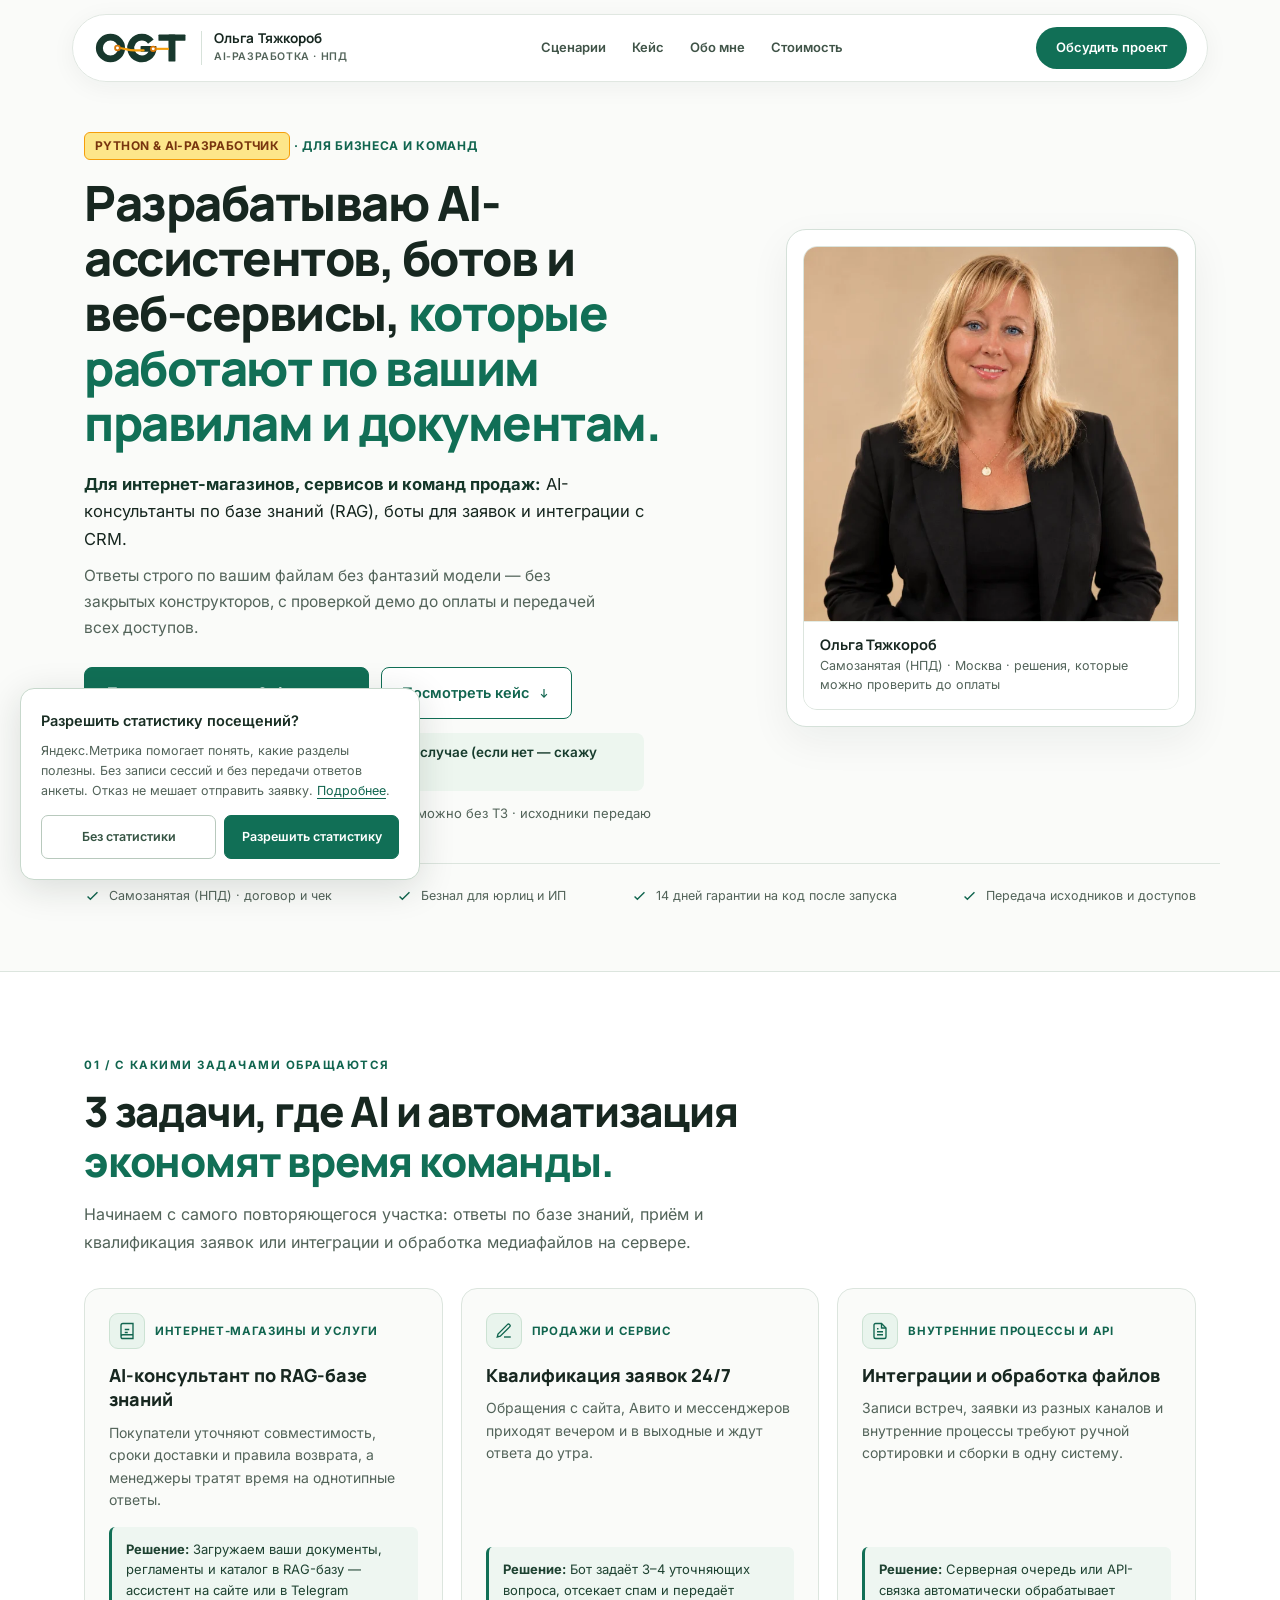
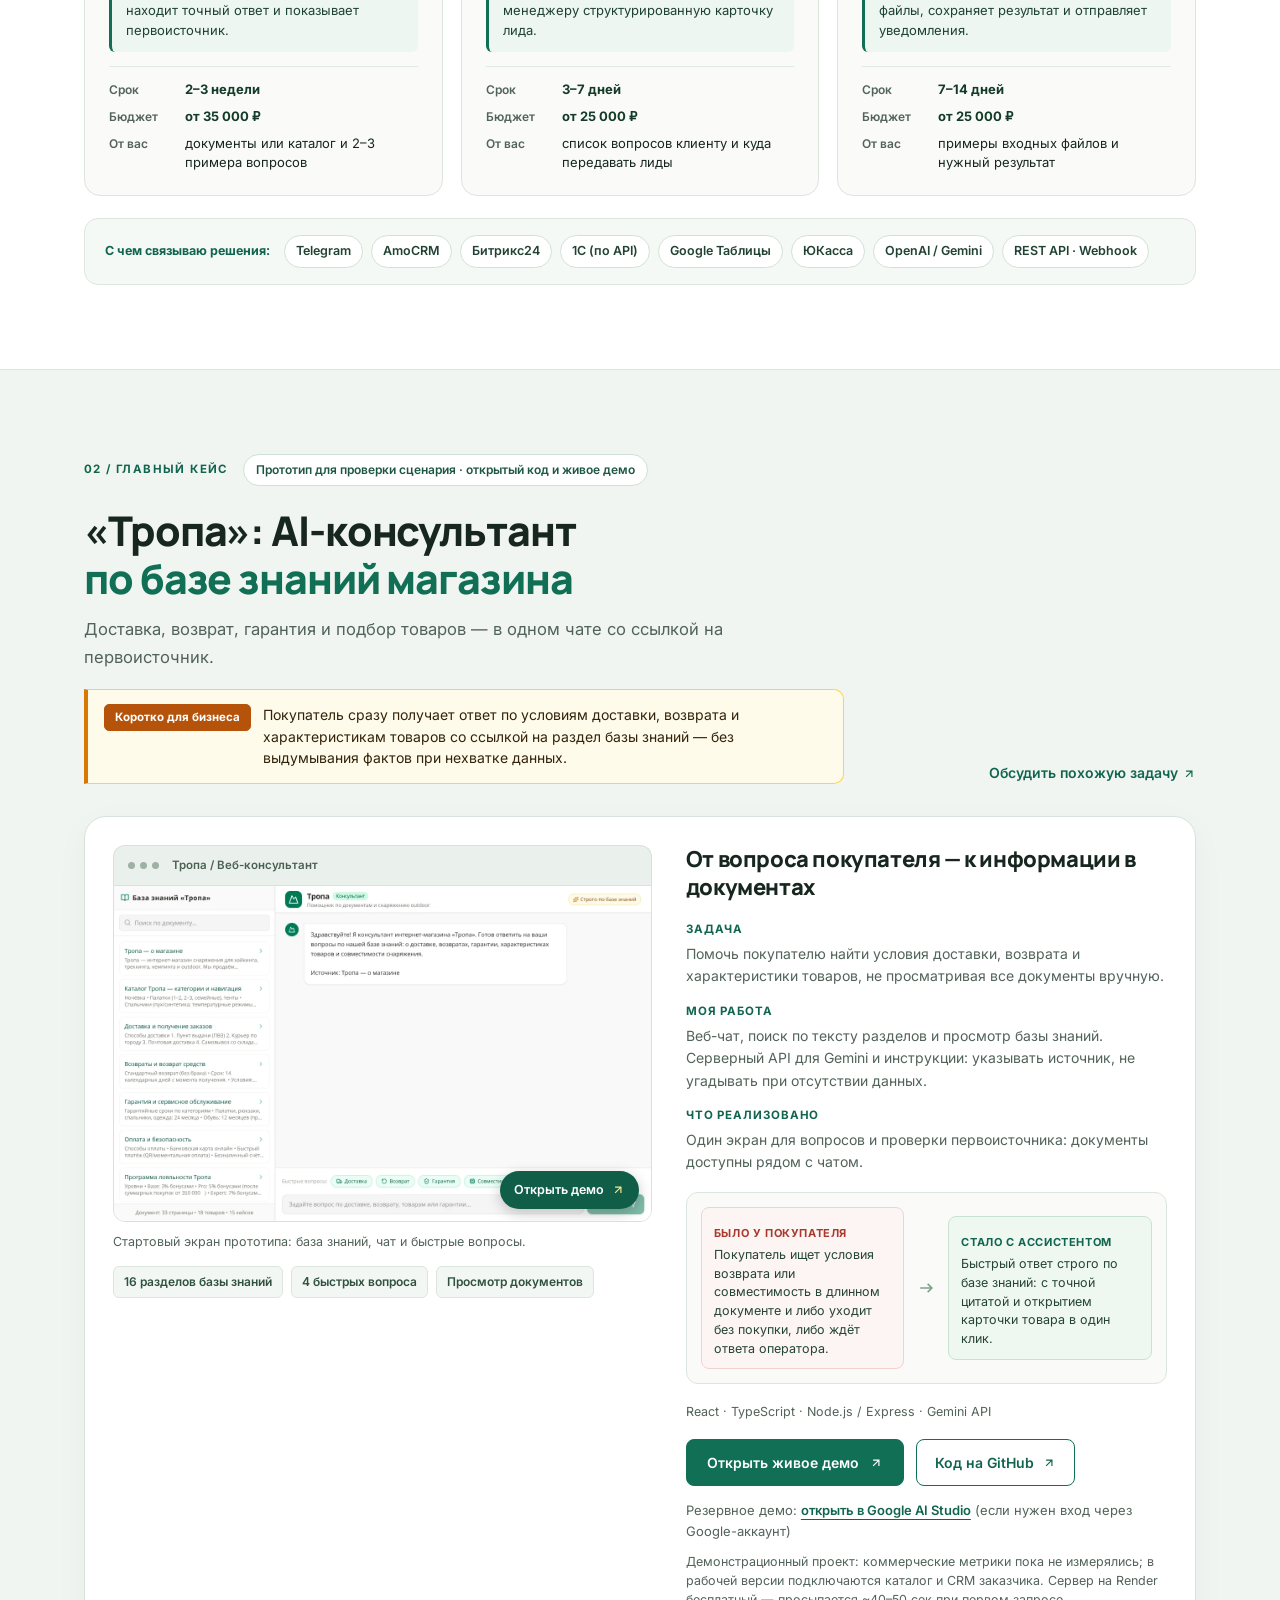
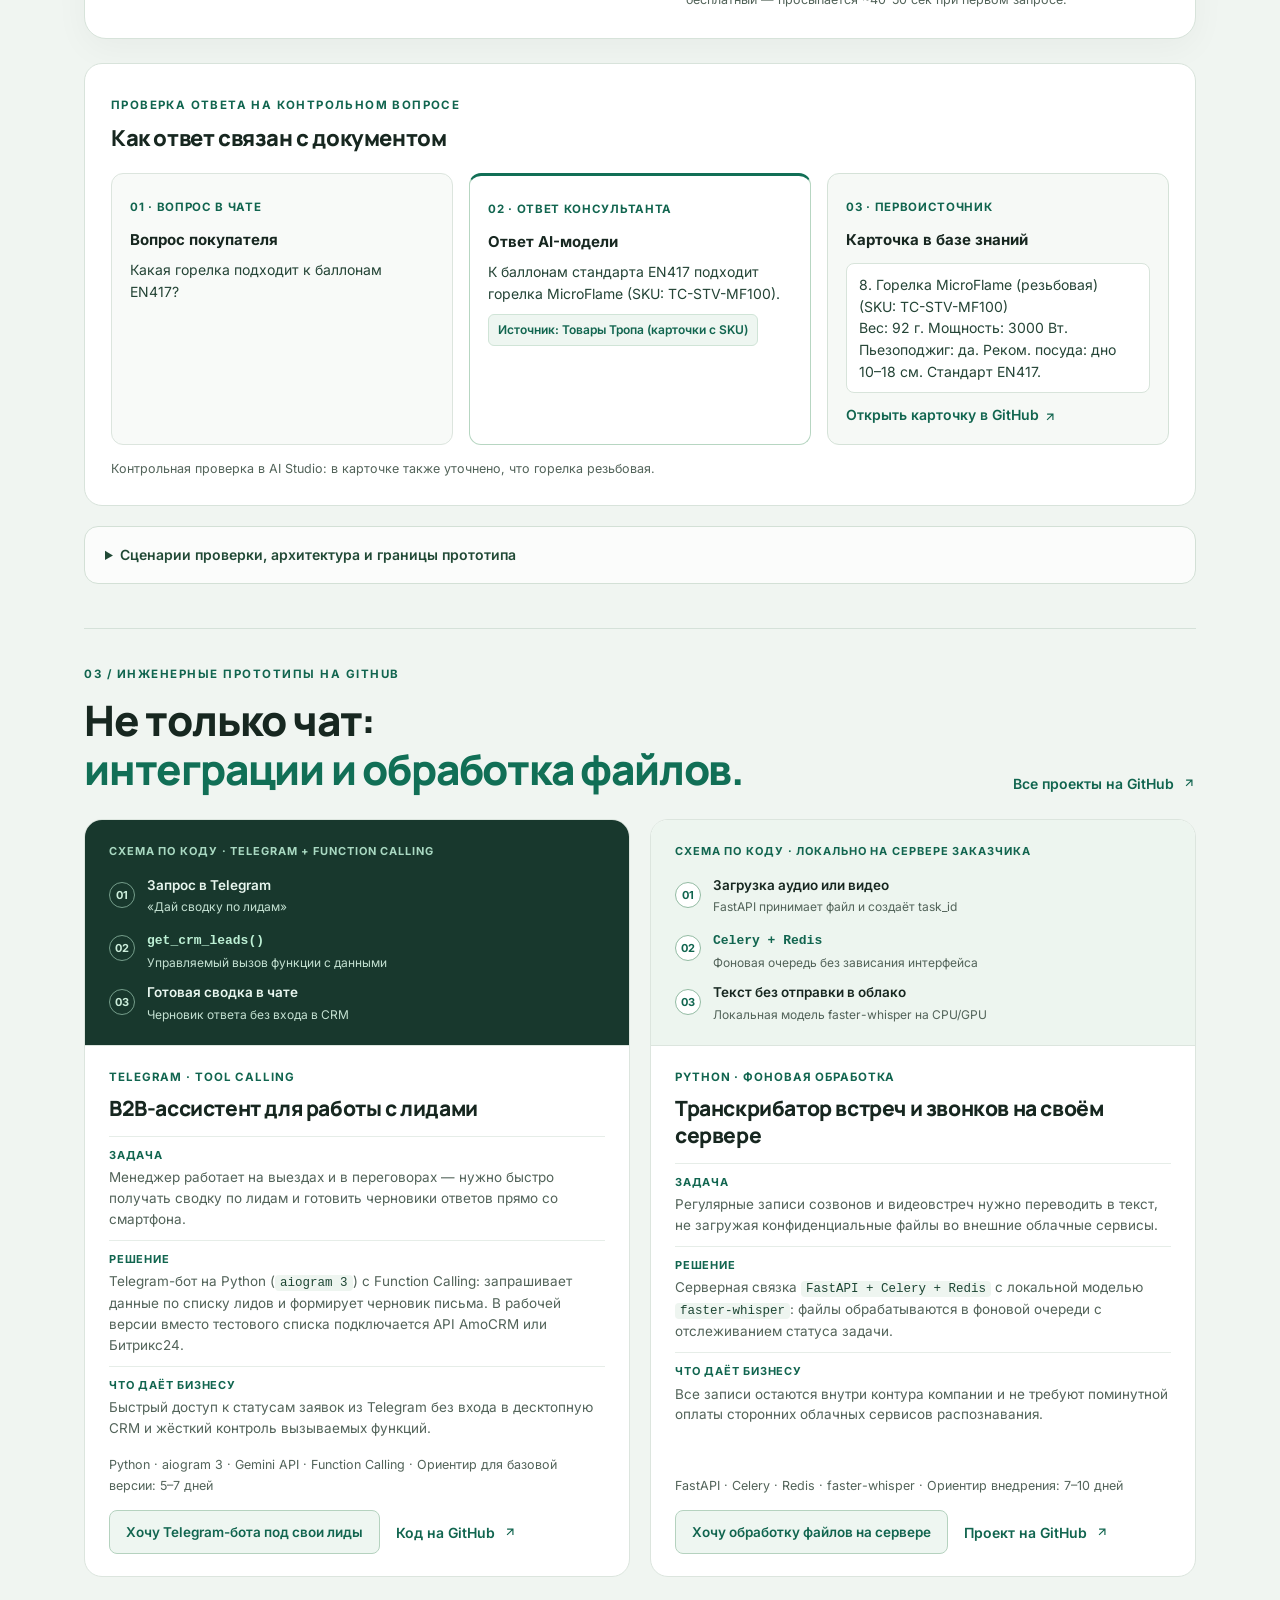
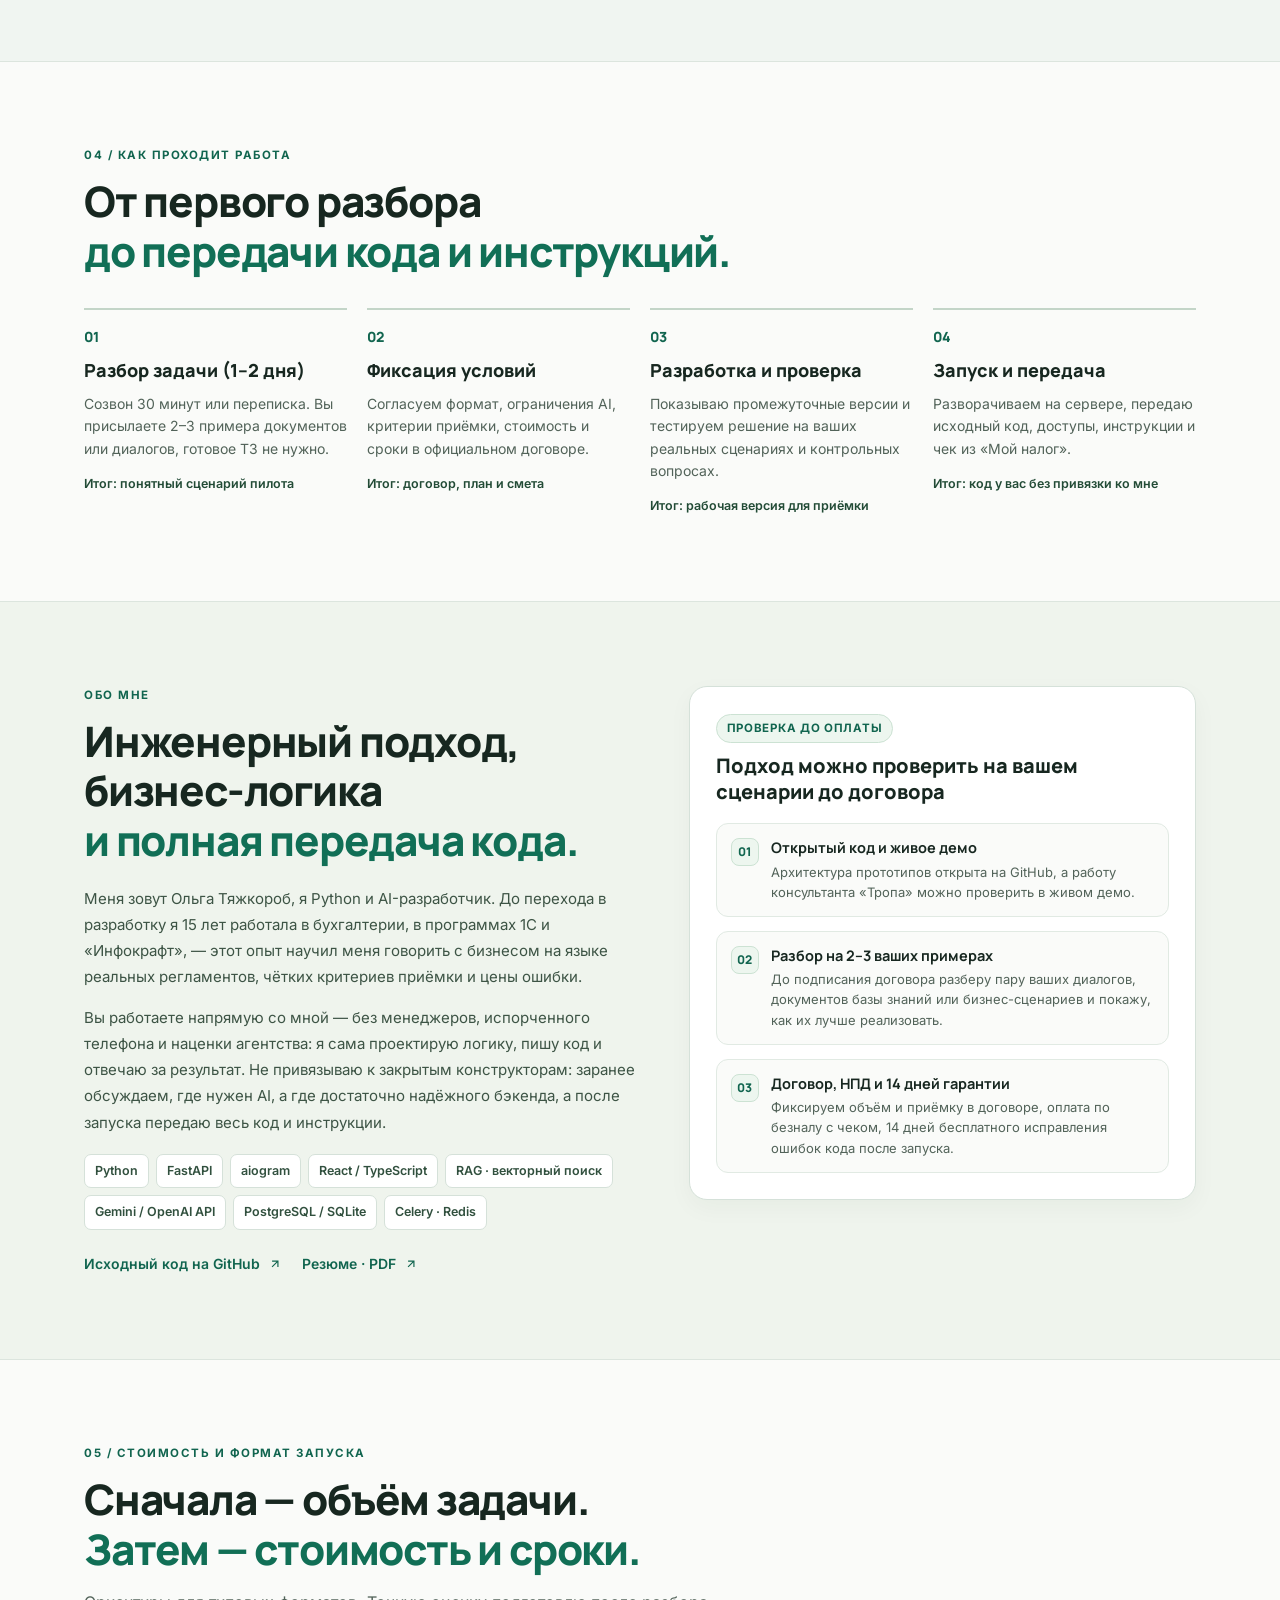
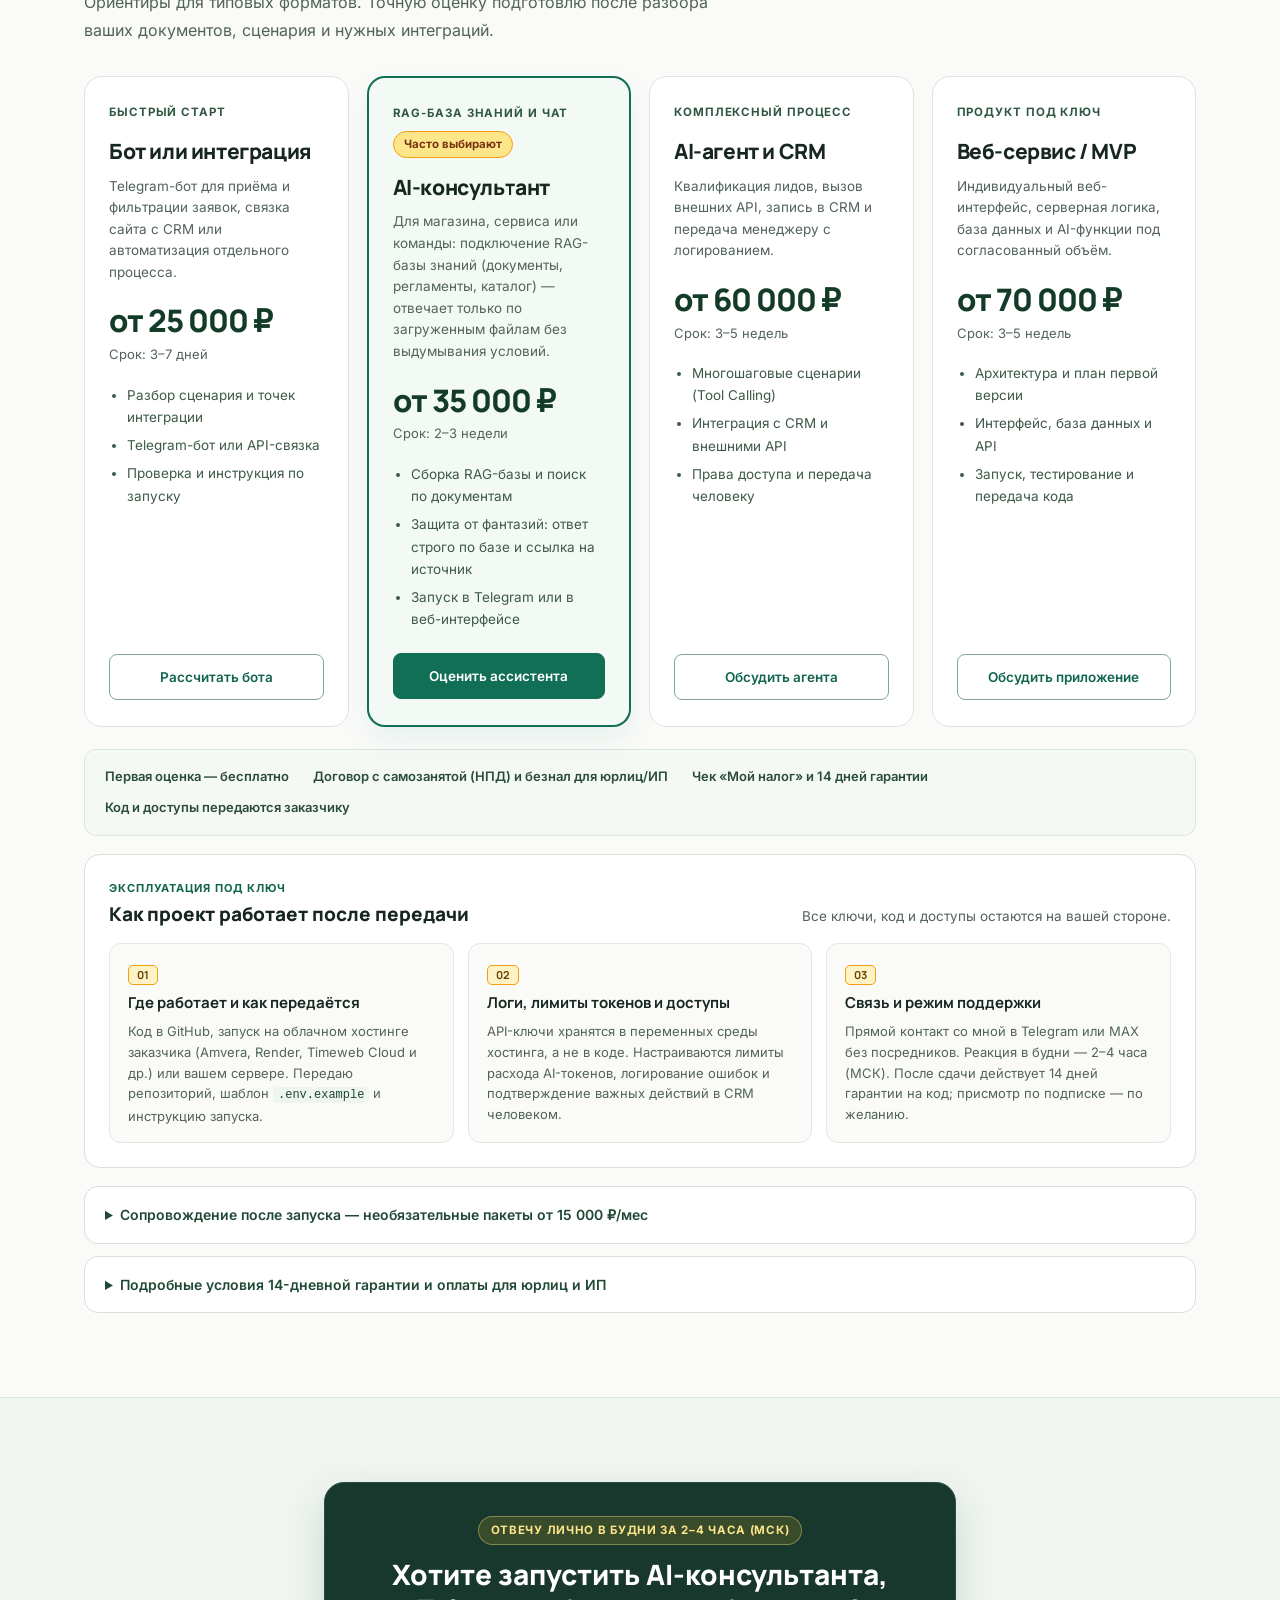
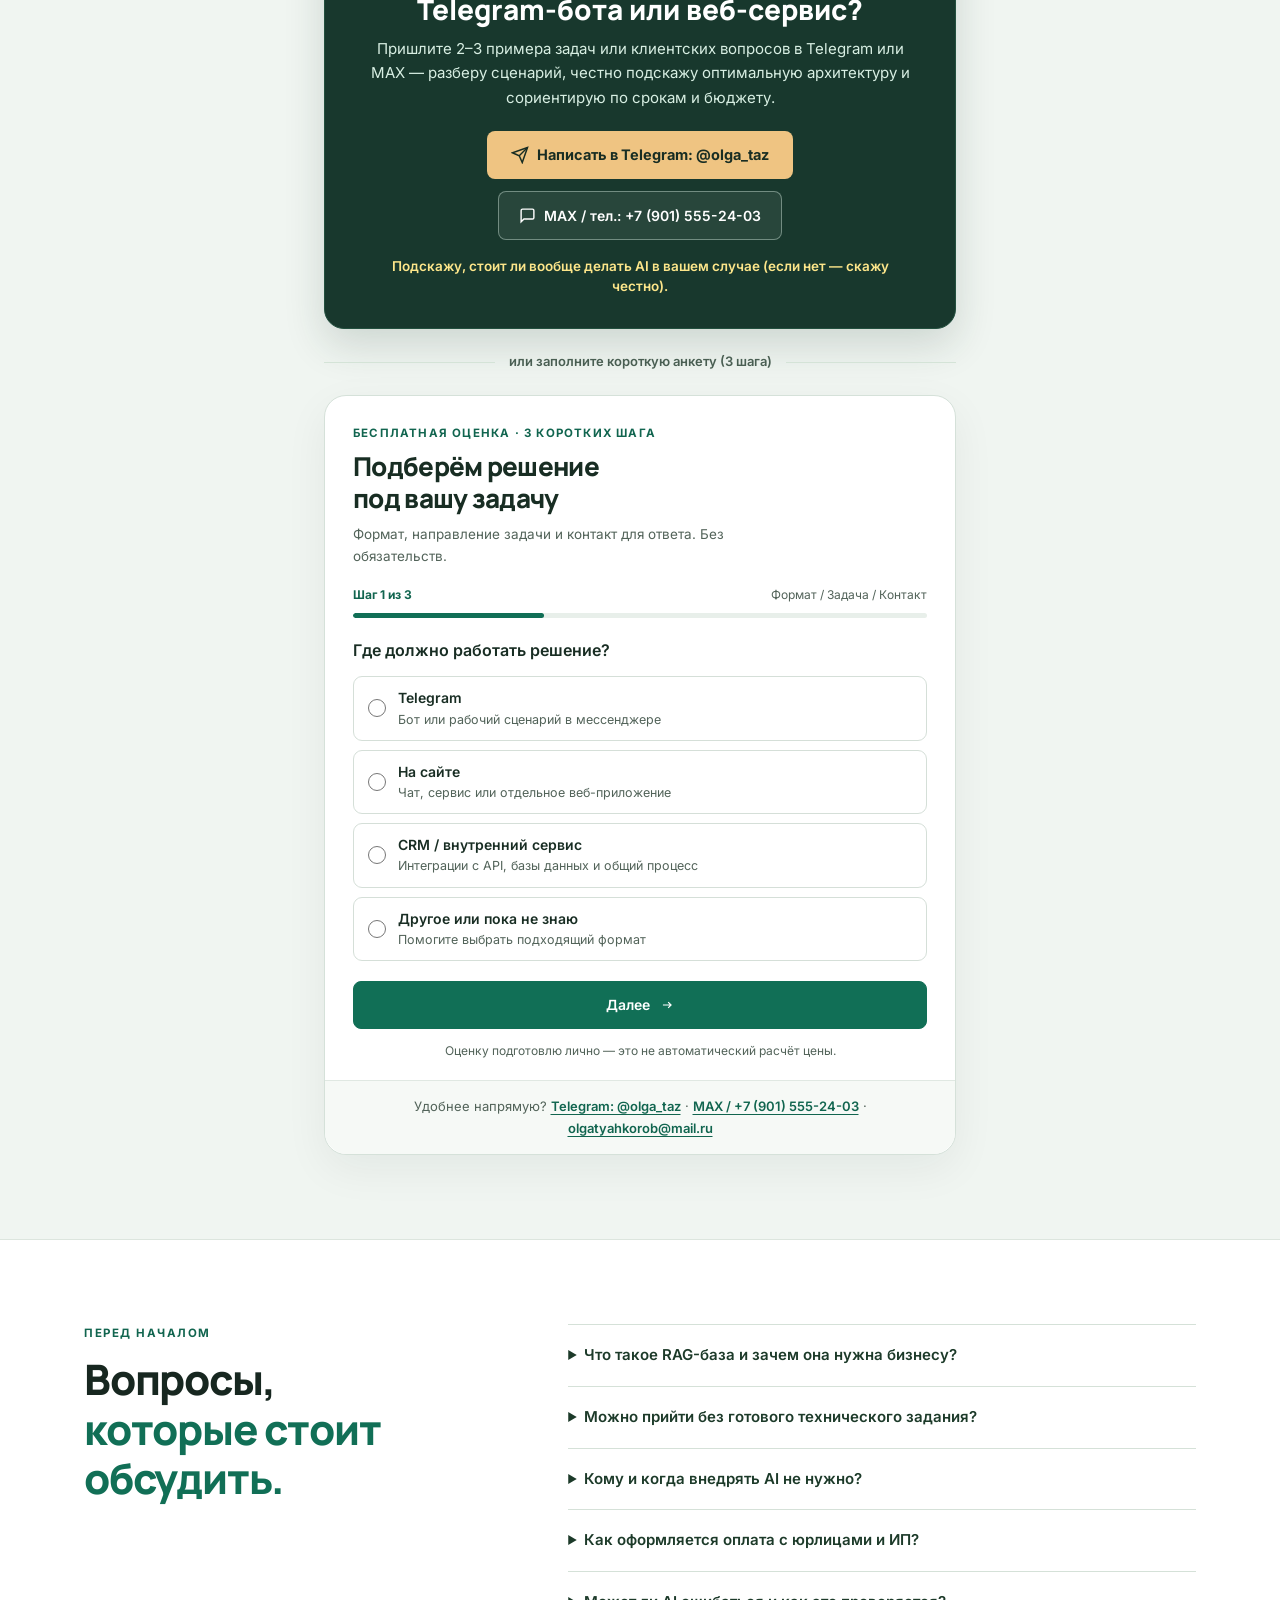
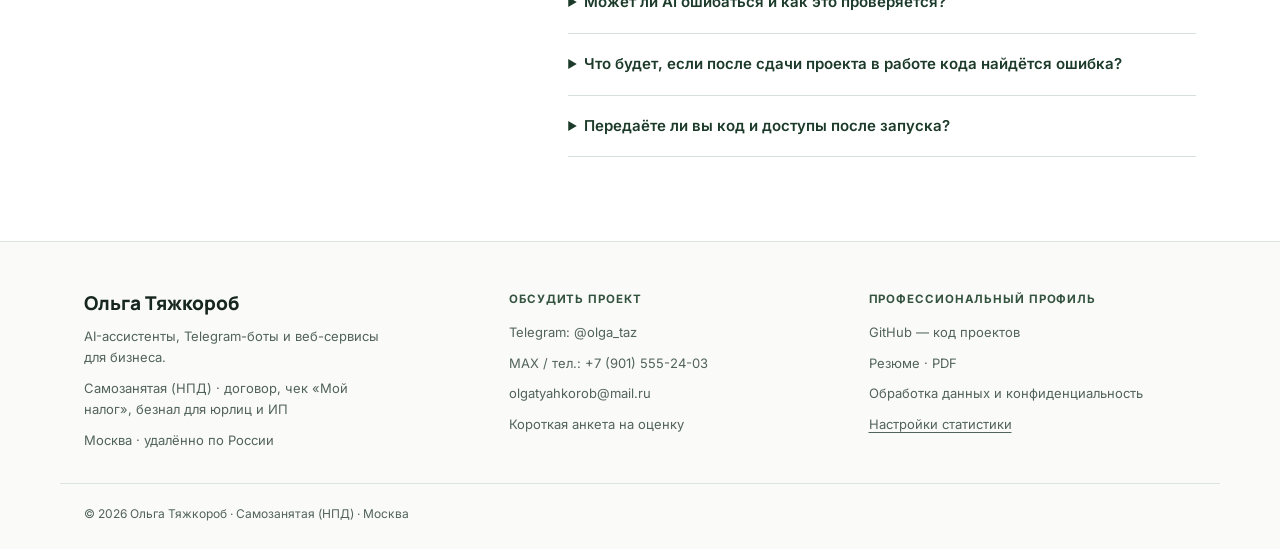
==== commit 862f842c: "Добавлен блок «Эксплуатация под ключ», акцент защиты от фантазий AI и честный стек Celery/Redis Co-a" ====
--- a/index.html
+++ b/index.html
@@ -8,28 +8,28 @@
 <meta name="description" content="Разработка AI-консультантов с RAG-базой знаний, Telegram-ботов для бизнеса, веб-приложений и интеграций под ключ. Самозанятая (НПД), договор, безналичный расчёт и передача кода.">
 <link rel="canonical" href="https://ogtlab.com/">
 <meta property="og:type" content="website">
-<meta property="og:site_name" content="Ольга Тяжкороб · AI-разработка">
+<meta property="og:site_name" content="O.G.T. · Ольга Тяжкороб">
 <meta property="og:locale" content="ru_RU">
-<meta property="og:title" content="AI-консультанты (RAG), Telegram-боты для бизнеса и веб-сервисы | Ольга Тяжкороб">
-<meta property="og:description" content="AI-консультанты с RAG-базой знаний, Telegram-боты для бизнеса и веб-сервисы под ключ. Самозанятая (НПД), официальный договор, безнал и передача исходников.">
+<meta property="og:title" content="AI-консультанты (RAG), Telegram-боты и веб-сервисы для бизнеса">
+<meta property="og:description" content="Ответы по документам и базе знаний, приём заявок, интеграции с CRM и 1С. Самозанятая (НПД): договор, безнал и передача исходников.">
 <meta property="og:url" content="https://ogtlab.com/">
-<meta property="og:image" content="https://ogtlab.com/assets/img/og-banner.jpg?v=20261126-14">
-<meta property="og:image:secure_url" content="https://ogtlab.com/assets/img/og-banner.jpg?v=20261126-14">
+<meta property="og:image" content="https://ogtlab.com/assets/img/og-banner.jpg?v=20261127-16">
+<meta property="og:image:secure_url" content="https://ogtlab.com/assets/img/og-banner.jpg?v=20261127-16">
 <meta property="og:image:type" content="image/jpeg">
 <meta property="og:image:width" content="1200">
 <meta property="og:image:height" content="630">
-<meta property="og:image:alt" content="Ольга Тяжкороб — AI-консультанты (RAG), Telegram-боты и веб-сервисы для бизнеса">
+<meta property="og:image:alt" content="Ольга Тяжкороб и логотип O.G.T. — AI-разработка и цифровые решения">
 <meta name="twitter:card" content="summary_large_image">
-<meta name="twitter:title" content="AI-консультанты (RAG), Telegram-боты для бизнеса и веб-сервисы | Ольга Тяжкороб">
-<meta name="twitter:description" content="AI-консультанты с RAG-базой знаний, Telegram-боты для бизнеса и веб-сервисы под ключ. Самозанятая (НПД), официальный договор, безнал и передача исходников.">
-<meta name="twitter:image" content="https://ogtlab.com/assets/img/og-banner.jpg?v=20261126-14">
-<meta name="twitter:image:alt" content="Ольга Тяжкороб — AI-консультанты (RAG), Telegram-боты и веб-сервисы для бизнеса">
+<meta name="twitter:title" content="AI-консультанты (RAG), Telegram-боты и веб-сервисы для бизнеса">
+<meta name="twitter:description" content="Ответы по документам и базе знаний, приём заявок, интеграции с CRM и 1С. Самозанятая (НПД): договор, безнал и передача исходников.">
+<meta name="twitter:image" content="https://ogtlab.com/assets/img/og-banner.jpg?v=20261127-16">
+<meta name="twitter:image:alt" content="Ольга Тяжкороб и логотип O.G.T. — AI-разработка и цифровые решения">
 <link rel="icon" type="image/png" href="assets/img/favicon.png">
 <link rel="preload" href="assets/fonts/inter-cyrillic-400-normal.woff2" as="font" type="font/woff2" crossorigin>
 <link rel="preload" href="assets/fonts/manrope-cyrillic-800-normal.woff2" as="font" type="font/woff2" crossorigin>
 <link rel="stylesheet" href="assets/css/fonts.css?v=20261126-14">
-<link rel="stylesheet" href="assets/css/styles.css?v=20261126-14">
-<script src="assets/js/site.js?v=20261126-14" defer></script>
+<link rel="stylesheet" href="assets/css/styles.css?v=20261127-17">
+<script src="assets/js/site.js?v=20261127-15" defer></script>
 <script type="module" src="assets/js/quiz.js?v=20261126-14"></script>
 <script type="application/ld+json">
 {
@@ -60,7 +60,7 @@
       "name": "O.G.T. — AI-ассистенты, боты и веб-сервисы для бизнеса",
       "description": "Самозанятая (НПД). Работа с юрлицами и ИП по официальному договору и безналичному расчёту с закрывающим чеком из приложения «Мой налог».",
       "url": "https://ogtlab.com/",
-      "image": "https://ogtlab.com/assets/img/og-banner.jpg?v=20261126-14",
+      "image": "https://ogtlab.com/assets/img/og-banner.jpg?v=20261127-16",
       "provider": {
         "@id": "https://ogtlab.com/#person"
       },
@@ -122,7 +122,7 @@
         <p class="hero-eyebrow"><span class="hero-role-pill">Python &amp; AI-разработчик</span> · Для бизнеса и команд</p>
         <h1 class="hero-title-premium" id="offer-title">Разрабатываю AI-ассистентов, ботов и веб-сервисы, <span>которые работают по вашим правилам и документам.</span></h1>
         <p class="hero-audience"><strong>Для интернет-магазинов, сервисов и команд продаж:</strong> AI-консультанты по базе знаний (RAG), боты для заявок и интеграции с CRM.</p>
-        <p class="hero-desc-premium">Без закрытых конструкторов — с чистым кодом, проверкой сценария до оплаты и полной передачей доступов.</p>
+        <p class="hero-desc-premium">Ответы строго по вашим файлам без фантазий модели — без закрытых конструкторов, с проверкой демо до оплаты и передачей всех доступов.</p>
         <div class="hero-actions-premium">
           <a href="#contact" class="btn-primary-premium">Получить оценку за 2–4 часа <svg width="15" height="15" viewBox="0 0 24 24" fill="none" stroke="currentColor" stroke-width="2" aria-hidden="true"><path d="M5 12h14m-5-5 5 5-5 5"/></svg></a>
           <a href="#flagship" class="btn-secondary-hero">Посмотреть кейс <svg width="14" height="14" viewBox="0 0 24 24" fill="none" stroke="currentColor" stroke-width="2" aria-hidden="true"><path d="M12 5v14m-5-5 5 5 5-5"/></svg></a>
@@ -364,7 +364,7 @@
         </div>
       </details>
 
-      <div class="projects-subblock" id="projects" aria-labelledby="projects-title">
+      <section class="projects-subblock" id="projects" aria-labelledby="projects-title">
         <div class="projects-subhead">
           <div>
             <span class="section-kicker">03 / Инженерные прототипы на GitHub</span>
@@ -441,7 +441,7 @@
             </div>
           </article>
         </div>
-      </div>
+      </section>
     </div>
   </section>
 
@@ -468,11 +468,11 @@
         <p>Меня зовут Ольга Тяжкороб, я Python и AI-разработчик. До перехода в разработку я 15 лет работала в бухгалтерии, в программах 1С и «Инфокрафт», — этот опыт научил меня говорить с бизнесом на языке реальных регламентов, чётких критериев приёмки и цены ошибки.</p>
         <p>Вы работаете напрямую со мной — без менеджеров, испорченного телефона и наценки агентства: я сама проектирую логику, пишу код и отвечаю за результат. Не привязываю к закрытым конструкторам: заранее обсуждаем, где нужен AI, а где достаточно надёжного бэкенда, а после запуска передаю весь код и инструкции.</p>
         <ul class="about-stack" aria-label="Ключевой стек">
-          <li>Python</li><li>FastAPI</li><li>aiogram</li><li>React / TypeScript</li><li>RAG · векторный поиск</li><li>Gemini / OpenAI API</li><li>PostgreSQL / SQLite</li><li>Celery · Docker</li>
+          <li>Python</li><li>FastAPI</li><li>aiogram</li><li>React / TypeScript</li><li>RAG · векторный поиск</li><li>Gemini / OpenAI API</li><li>PostgreSQL / SQLite</li><li>Celery · Redis</li>
         </ul>
         <div class="about-links">
           <a class="text-link" href="https://github.com/olgatazkorob7-png" target="_blank" rel="noopener noreferrer">Исходный код на GitHub <svg width="14" height="14" viewBox="0 0 24 24" fill="none" stroke="currentColor" stroke-width="2" aria-hidden="true"><path d="M7 17 17 7M7 7h10v10"/></svg></a>
-          <a class="text-link" href="resume.pdf?v=3cd7a699" target="_blank" rel="noopener noreferrer" data-goal="resume_click">Резюме · PDF <svg width="14" height="14" viewBox="0 0 24 24" fill="none" stroke="currentColor" stroke-width="2" aria-hidden="true"><path d="M7 17 17 7M7 7h10v10"/></svg></a>
+          <a class="text-link" href="resume.pdf?v=29b0d708" target="_blank" rel="noopener noreferrer" data-goal="resume_click">Резюме · PDF <svg width="14" height="14" viewBox="0 0 24 24" fill="none" stroke="currentColor" stroke-width="2" aria-hidden="true"><path d="M7 17 17 7M7 7h10v10"/></svg></a>
         </div>
       </div>
 
@@ -535,13 +535,13 @@
             <span class="price-popular-badge">Часто выбирают</span>
           </div>
           <h3>AI-консультант</h3>
-          <p>Для магазина, сервиса или команды: подключение RAG-базы знаний (документы, регламенты, каталог) и ответы в Telegram или на сайте.</p>
+          <p>Для магазина, сервиса или команды: подключение RAG-базы знаний (документы, регламенты, каталог) — отвечает только по загруженным файлам без выдумывания условий.</p>
           <strong class="price-amount">от 35 000 <span class="ruble">₽</span></strong>
           <span class="price-timing">Срок: 2–3 недели</span>
           <ul>
             <li>Сборка RAG-базы и поиск по документам</li>
-            <li>Telegram или веб-интерфейс</li>
-            <li>Проверка ответов по первоисточникам</li>
+            <li>Защита от фантазий: ответ строго по базе и ссылка на источник</li>
+            <li>Запуск в Telegram или в веб-интерфейсе</li>
           </ul>
           <a href="#project-quiz" class="btn-service" data-quiz-task="AI-ассистент">Оценить ассистента</a>
         </article>
@@ -581,6 +581,33 @@
         <li>Чек «Мой налог» и 14 дней гарантии</li>
         <li>Код и доступы передаются заказчику</li>
       </ul>
+
+      <section class="pricing-operations" id="operations" aria-labelledby="operations-title" data-reveal data-reveal-delay="0">
+        <div class="pricing-ops-head">
+          <div>
+            <span class="pricing-ops-kicker">Эксплуатация под ключ</span>
+            <h3 id="operations-title">Как проект работает после передачи</h3>
+          </div>
+          <p class="pricing-ops-lead">Все ключи, код и доступы остаются на вашей стороне.</p>
+        </div>
+        <div class="pricing-ops-grid">
+          <article class="pricing-ops-card">
+            <span class="pricing-ops-num" aria-hidden="true">01</span>
+            <h4>Где работает и как передаётся</h4>
+            <p>Код в GitHub, запуск на облачном хостинге заказчика (Amvera, Render, Timeweb Cloud и др.) или вашем сервере. Передаю репозиторий, шаблон <code>.env.example</code> и инструкцию запуска.</p>
+          </article>
+          <article class="pricing-ops-card">
+            <span class="pricing-ops-num" aria-hidden="true">02</span>
+            <h4>Логи, лимиты токенов и доступы</h4>
+            <p>API-ключи хранятся в переменных среды хостинга, а не в коде. Настраиваются лимиты расхода AI-токенов, логирование ошибок и подтверждение важных действий в CRM человеком.</p>
+          </article>
+          <article class="pricing-ops-card">
+            <span class="pricing-ops-num" aria-hidden="true">03</span>
+            <h4>Связь и режим поддержки</h4>
+            <p>Прямой контакт со мной в Telegram или MAX без посредников. Реакция в будни — 2–4 часа (МСК). После сдачи действует 14 дней гарантии на код; присмотр по подписке — по желанию.</p>
+          </article>
+        </div>
+      </section>
 
       <div class="pricing-accordions">
         <details class="pricing-accordion">
@@ -701,7 +728,7 @@
           </div>
           <input type="hidden" name="_subject" value="Заявка с OGT — оценка AI-разработки">
           <input type="hidden" name="_next" value="https://ogtlab.com/thanks.html">
-          <div hidden aria-hidden="true"><label for="quiz-website">Оставьте поле пустым</label><input id="quiz-website" name="_gotcha" type="text" tabindex="-1" autocomplete="off"></div>
+          <div hidden><label for="quiz-website">Оставьте поле пустым</label><input id="quiz-website" name="_gotcha" type="text" tabindex="-1" autocomplete="off"></div>
 
           <fieldset class="quiz-step" data-quiz-step="0" aria-describedby="quiz-channel-error">
             <legend tabindex="-1">Где должно работать решение?</legend>
@@ -832,7 +859,7 @@
     <div class="footer-col">
       <div class="footer-title">Профессиональный профиль</div>
       <a href="https://github.com/olgatazkorob7-png" target="_blank" rel="noopener noreferrer">GitHub — код проектов</a>
-      <a href="resume.pdf?v=3cd7a699" target="_blank" rel="noopener noreferrer" data-goal="resume_click">Резюме · PDF</a>
+      <a href="resume.pdf?v=29b0d708" target="_blank" rel="noopener noreferrer" data-goal="resume_click">Резюме · PDF</a>
       <a href="privacy.html">Обработка данных и конфиденциальность</a>
       <button type="button" class="analytics-settings" data-analytics-settings>Настройки статистики</button>
     </div>
--- a/assets/css/styles.css
+++ b/assets/css/styles.css
@@ -1158,6 +1158,83 @@
   font-weight: 600;
 }
 
+.pricing-operations {
+  margin-top: 18px;
+  padding: 24px;
+  border: 1px solid #d5e1d9;
+  border-radius: 16px;
+  background: #ffffff;
+}
+.pricing-ops-head {
+  display: flex;
+  justify-content: space-between;
+  align-items: flex-end;
+  flex-wrap: wrap;
+  gap: 8px 20px;
+  margin-bottom: 16px;
+}
+.pricing-ops-kicker {
+  display: block;
+  margin-bottom: 5px;
+  color: var(--accent-link);
+  font-size: 11px;
+  font-weight: 700;
+  letter-spacing: 0.9px;
+  text-transform: uppercase;
+}
+.pricing-ops-head h3 {
+  font: 800 19px/1.3 var(--font-heading);
+  color: var(--text-main);
+  margin: 0;
+}
+.pricing-ops-lead {
+  margin: 0;
+  color: var(--text-muted);
+  font-size: 13.5px;
+  line-height: 1.5;
+}
+.pricing-ops-grid {
+  display: grid;
+  grid-template-columns: repeat(3, minmax(0, 1fr));
+  gap: 14px;
+}
+.pricing-ops-card {
+  min-width: 0;
+  padding: 16px 18px;
+  border: 1px solid #e0e9e2;
+  border-radius: 12px;
+  background: #fafbf9;
+}
+.pricing-ops-num {
+  display: inline-block;
+  margin-bottom: 8px;
+  padding: 2px 8px;
+  border-radius: 5px;
+  background: var(--accent-amber-soft);
+  border: 1px solid var(--accent-amber-border);
+  color: #6b4300;
+  font: 700 11px/1.3 var(--font-heading);
+}
+.pricing-ops-card h4 {
+  font: 700 15px/1.35 var(--font-heading);
+  color: var(--text-main);
+  margin: 0 0 8px;
+}
+.pricing-ops-card p {
+  margin: 0;
+  color: var(--text-muted);
+  font-size: 13px;
+  line-height: 1.6;
+}
+.pricing-ops-card code {
+  font-size: 12px;
+  color: #1d4634;
+  background: #eef5f0;
+  padding: 1px 5px;
+  border-radius: 4px;
+  overflow-wrap: anywhere;
+}
+
 .pricing-accordions { display: grid; gap: 12px; margin-top: 18px; }
 .pricing-accordion {
   border: 1px solid #d5e1d9;
@@ -1715,6 +1792,7 @@
   .business-scenarios-grid,
   .case-evidence-pipeline,
   .featured-grid,
+  .pricing-ops-grid,
   .pricing-support-grid,
   .pricing-warranty-grid,
   .pricing-legal-grid {
@@ -1751,15 +1829,18 @@
   .case-impact-comparison { grid-template-columns: 1fr; gap: 10px; }
   .case-impact-arrow { display: none; }
   .case-actions { flex-direction: column; align-items: stretch; }
+  .case-heading > .case-text-link, .integrations-strip-label { white-space: normal; }
   .case-evidence { padding: 18px; }
   .case-deep-dive > .case-details { padding: 16px; }
 
   .pricing-grid, .process-grid { grid-template-columns: minmax(0, 1fr); }
   .price-card { padding: 22px; }
+  .pricing-operations { padding: 18px; border-radius: 14px; }
   .about-section, .quiz-section, .faq-section { padding-block: 54px; }
   .contact-fast-card--accent { padding: 24px 18px; }
   .lead-quiz { padding: 22px; border-radius: 18px; }
   .quiz-alternative { margin: 20px -22px -22px; border-radius: 0 0 18px 18px; }
+  .quiz-alternative a { overflow-wrap: anywhere; }
   .quiz-navigation { gap: 8px; }
   .quiz-navigation button { padding-inline: 12px; font-size: 13px; }
   .floating-tg-cta { right: 14px; bottom: 14px; min-height: 44px; padding: 10px 15px; font-size: 13px; }
@@ -1772,6 +1853,16 @@
   .hero-actions-premium .btn-secondary-hero,
   .contact-fast-actions .btn-fast-tg,
   .contact-fast-actions .btn-fast-secondary { width: 100%; }
+}
+
+@media (max-width: 420px) {
+  .quiz-alternative a { white-space: normal; }
+}
+
+@media (max-width: 380px) {
+  .header-container { padding-inline: 10px; gap: 6px; }
+  .brand-logo { width: 72px; height: 26px; }
+  .btn-header-cta { padding: 8px 11px; font-size: 11.5px; }
 }
 
 @media (hover: hover) {
